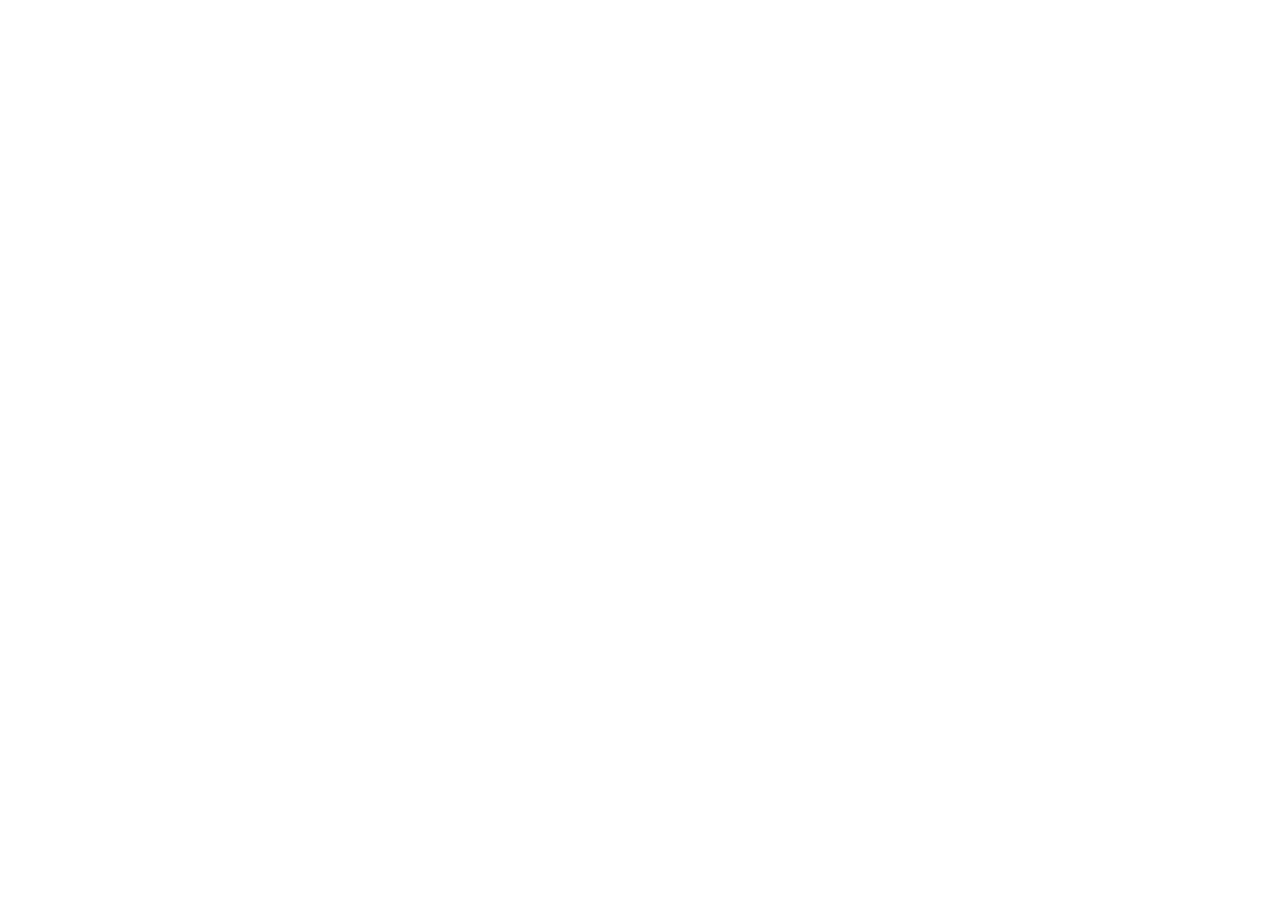
==== index.html @ 507591dc "redirect" ====
<!doctype html>
<html lang="de">
<head>
<meta charset="utf-8">
<title>Weiterleitung – philipadam.de</title>
<link rel="canonical" href="https://vc.philipadam.de">
<meta http-equiv="refresh" content="0;url=https://vc.philipadam.de">
</head>
<body>
<p>Weiterleitung zu <a href="https://vc.philipadam.de">vc.philipadam.de</a> …</p>
</body>
</html>
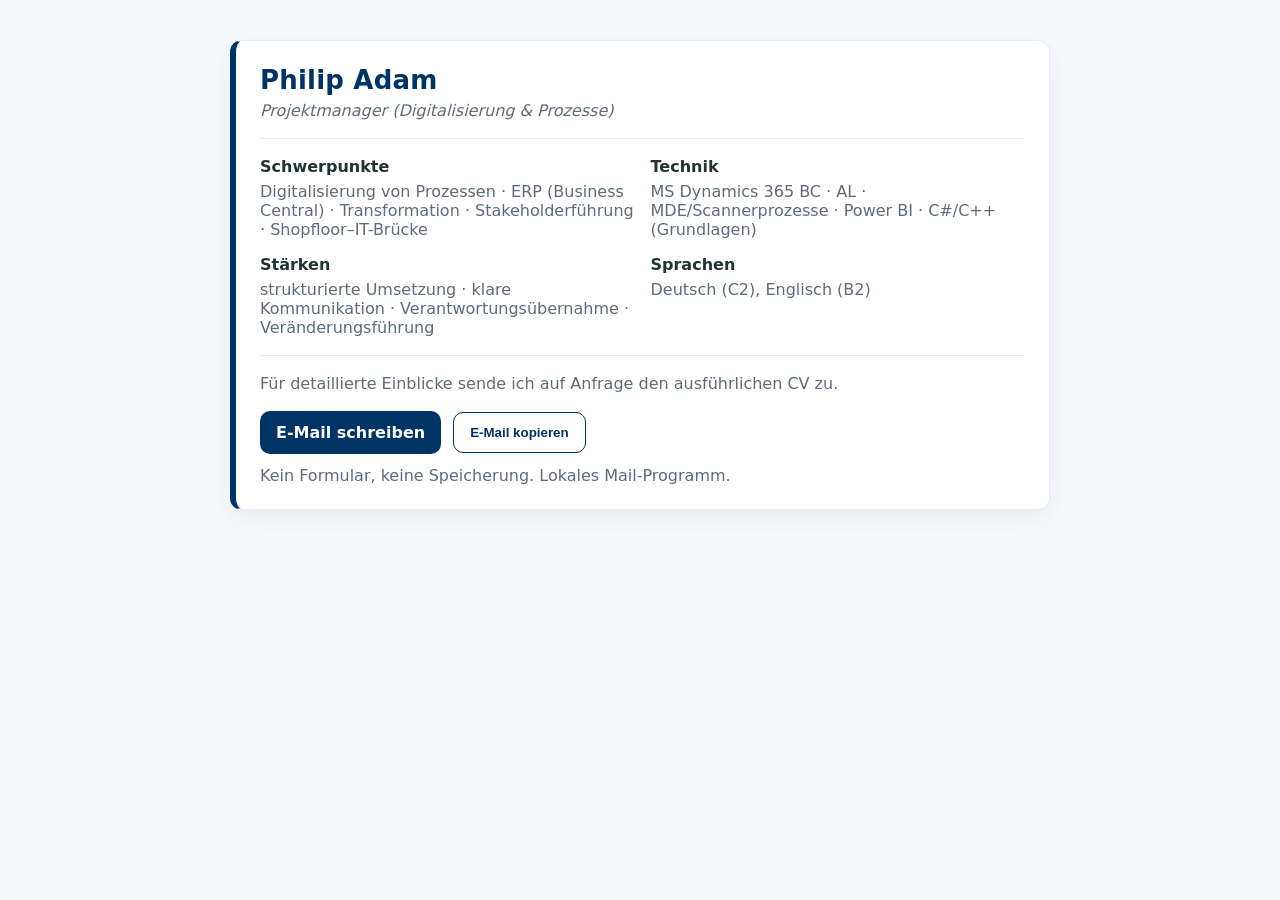
==== commit a76d7fcf: "bug testen" ====
--- a/index.html
+++ b/index.html
@@ -2,11 +2,125 @@
 <html lang="de">
 <head>
 <meta charset="utf-8">
-<title>Weiterleitung – philipadam.de</title>
-<link rel="canonical" href="https://vc.philipadam.de">
-<meta http-equiv="refresh" content="0;url=https://vc.philipadam.de">
+<meta name="viewport" content="width=device-width,initial-scale=1">
+<title>Philip Adam · Projektmanager (Digitalisierung & Prozesse)</title>
+
+<!-- Sicherheit (statisch, ohne externe Abhängigkeiten) -->
+<meta http-equiv="Content-Security-Policy" content="default-src 'self'; style-src 'self' 'unsafe-inline'; img-src 'self' data:; script-src 'self' 'unsafe-inline'; object-src 'none'; base-uri 'self'; form-action 'self' mailto:;">
+<meta name="referrer" content="no-referrer">
+<meta name="robots" content="index,follow">
+
+<style>
+  :root{
+    --brand:#003366; --muted:#5f6b7a; --bg:#f6f8fb; --card:#fff;
+    --ink:#111; --border:#e6ebf0; --shadow:0 8px 26px rgba(0,0,0,.06);
+  }
+  html,body{ margin:0; padding:0; background:var(--bg); color:var(--ink);
+    font-family:"Segoe UI",system-ui,-apple-system,Arial,sans-serif; }
+  .wrap{ max-width:820px; margin:40px auto; padding:0 18px; animation:fade .25s ease-out; }
+  .card{ background:var(--card); border:1px solid var(--border); border-left:6px solid var(--brand);
+    border-radius:12px; padding:24px; box-shadow:var(--shadow); }
+  h1{ margin:0 0 6px; color:var(--brand); font-size:26px; font-weight:800; letter-spacing:.2px; }
+  .role{ margin:.5px 0 14px; color:var(--muted); font-style:italic; }
+  .hr{ height:1px; background:var(--border); margin:18px 0; }
+  .grid{ display:grid; grid-template-columns: repeat(auto-fit,minmax(260px,1fr)); gap:16px; }
+  .label{ font-weight:700; color:#233; margin-bottom:6px; display:block; }
+  .muted{ color:var(--muted); }
+  .actions{ margin-top:18px; display:flex; gap:12px; flex-wrap:wrap; align-items:center; }
+  .btn{ background:var(--brand); color:#fff; border:none; padding:12px 16px; border-radius:10px;
+    font-weight:700; text-decoration:none; display:inline-block; cursor:pointer; }
+  .btn.secondary{ background:transparent; color:var(--brand); border:1px solid var(--brand); }
+  .btn:focus{ outline:2px solid #99b; outline-offset:2px; }
+  @keyframes fade{ from{opacity:0; transform:translateY(4px)} to{opacity:1; transform:none} }
+</style>
 </head>
 <body>
-<p>Weiterleitung zu <a href="https://vc.philipadam.de">vc.philipadam.de</a> …</p>
+  <div class="wrap">
+    <div class="card" role="main" aria-labelledby="title">
+      <h1 id="title">Philip Adam</h1>
+      <div class="role">Projektmanager (Digitalisierung & Prozesse)</div>
+
+      <div class="hr"></div>
+
+      <div class="grid">
+        <section>
+          <span class="label">Schwerpunkte</span>
+          <div class="muted">
+            Digitalisierung von Prozessen · ERP (Business Central) · Transformation · Stakeholderführung · Shopfloor–IT-Brücke
+          </div>
+        </section>
+        <section>
+          <span class="label">Technik</span>
+          <div class="muted">
+            MS Dynamics 365 BC · AL · MDE/Scannerprozesse · Power BI · C#/C++ (Grundlagen)
+          </div>
+        </section>
+        <section>
+          <span class="label">Stärken</span>
+          <div class="muted">
+            strukturierte Umsetzung · klare Kommunikation · Verantwortungsübernahme · Veränderungsführung
+          </div>
+        </section>
+        <section>
+          <span class="label">Sprachen</span>
+          <div class="muted">
+            Deutsch (C2), Englisch (B2)
+          </div>
+        </section>
+      </div>
+
+      <div class="hr"></div>
+
+      <div class="muted">
+        Für detaillierte Einblicke sende ich auf Anfrage den ausführlichen CV zu.
+      </div>
+
+      <div class="actions">
+        <a id="mailBtn" class="btn" href="#" rel="noopener">E-Mail schreiben</a>
+        <button id="copyBtn" class="btn secondary" type="button">E-Mail kopieren</button>
+        <span class="muted">Kein Formular, keine Speicherung. Lokales Mail-Programm.</span>
+      </div>
+    </div>
+  </div>
+
+<script>
+(function(){
+  const emailCodes = [97,100,97,109,46,99,97,114,100,46,115,101,114,118,105,99,101,64,112,114,111,116,111,110,109,97,105,108,46,99,111,109];
+  const target = emailCodes.map(c => String.fromCharCode(c)).join('');
+  const subject = encodeURIComponent('Kontakt – Philip Adam');
+  const body = encodeURIComponent([
+    'Hallo Philip,',
+    '',
+    '(Optional) Kurz der Anlass: ',
+    '',
+    'Viele Grüße'
+  ].join('\n'));
+  const mailto = `mailto:${encodeURIComponent(target)}?subject=${subject}&body=${body}`;
+
+  const mailBtn = document.getElementById('mailBtn');
+  const copyBtn = document.getElementById('copyBtn');
+
+  mailBtn.addEventListener('click', function(){
+    this.setAttribute('href', mailto);
+    try { window.location.href = mailto; } catch(_) {}
+  }, { once:true });
+
+  copyBtn.addEventListener('click', async () => {
+    try {
+      await navigator.clipboard.writeText(target);
+      copyBtn.textContent = '✓ Kopiert';
+      setTimeout(()=>copyBtn.textContent='E-Mail kopieren',1500);
+    } catch {
+      const ta = document.createElement('textarea');
+      ta.value = target; document.body.appendChild(ta);
+      ta.select(); document.execCommand('copy');
+      document.body.removeChild(ta);
+      copyBtn.textContent = '✓ Kopiert';
+      setTimeout(()=>copyBtn.textContent='E-Mail kopieren',1500);
+    }
+  });
+
+})();
+</script>
 </body>
 </html>
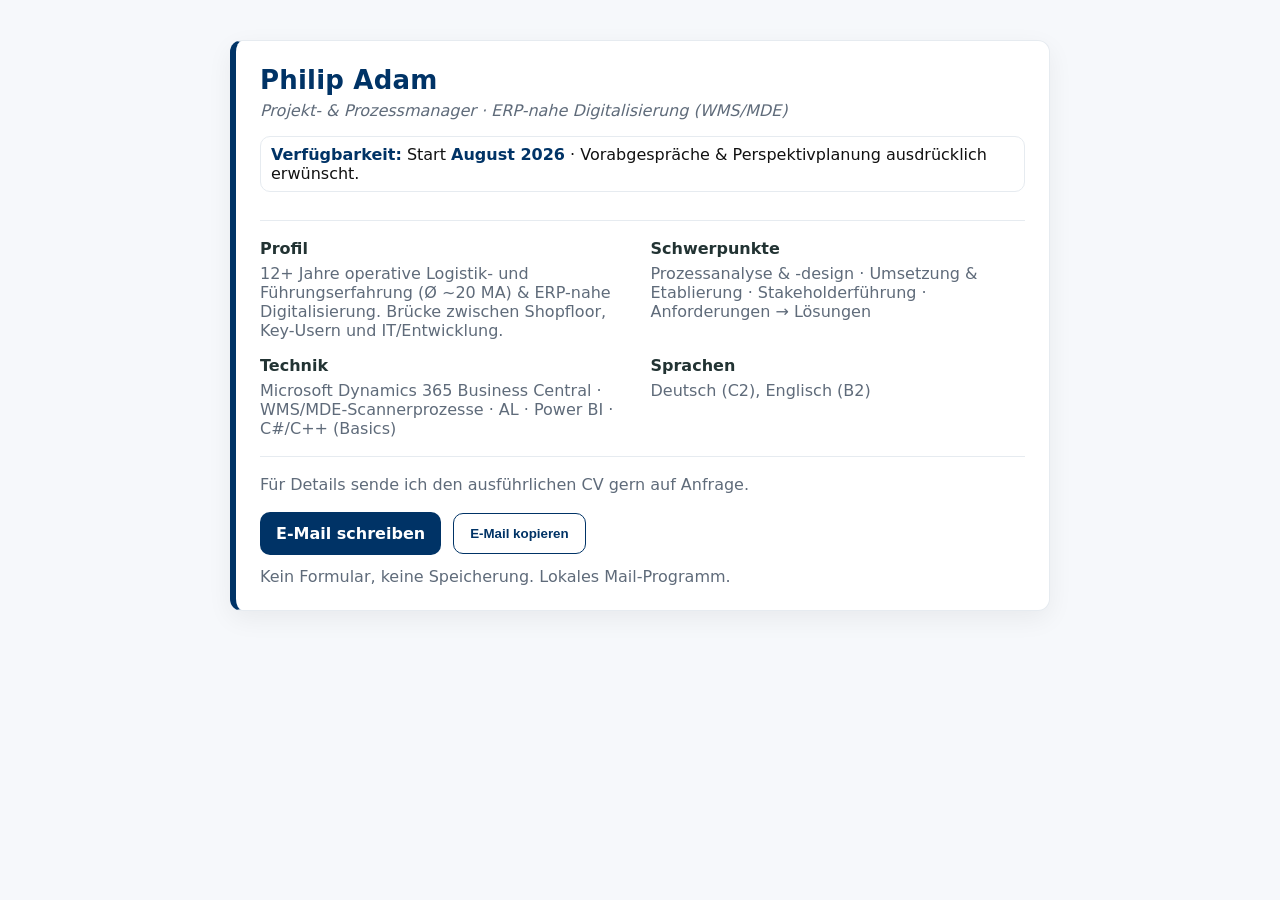
==== commit 52d181f0: "#neue page + Verfügbarkeit" ====
--- a/index.html
+++ b/index.html
@@ -3,7 +3,7 @@
 <head>
 <meta charset="utf-8">
 <meta name="viewport" content="width=device-width,initial-scale=1">
-<title>Philip Adam · Projektmanager (Digitalisierung & Prozesse)</title>
+<title>Philip Adam · Projekt- & Prozessmanager (ERP/WMS)</title>
 
 <!-- Sicherheit (statisch, ohne externe Abhängigkeiten) -->
 <meta http-equiv="Content-Security-Policy" content="default-src 'self'; style-src 'self' 'unsafe-inline'; img-src 'self' data:; script-src 'self' 'unsafe-inline'; object-src 'none'; base-uri 'self'; form-action 'self' mailto:;">
@@ -21,7 +21,12 @@
   .card{ background:var(--card); border:1px solid var(--border); border-left:6px solid var(--brand);
     border-radius:12px; padding:24px; box-shadow:var(--shadow); }
   h1{ margin:0 0 6px; color:var(--brand); font-size:26px; font-weight:800; letter-spacing:.2px; }
-  .role{ margin:.5px 0 14px; color:var(--muted); font-style:italic; }
+  .role{ margin:.5px 0 10px; color:var(--muted); font-style:italic; }
+  .availability{
+    display:inline-block; margin:6px 0 10px; padding:8px 10px; border-radius:10px;
+    border:1px solid var(--border); background:#fff;
+  }
+  .availability b{ color:var(--brand); }
   .hr{ height:1px; background:var(--border); margin:18px 0; }
   .grid{ display:grid; grid-template-columns: repeat(auto-fit,minmax(260px,1fr)); gap:16px; }
   .label{ font-weight:700; color:#233; margin-bottom:6px; display:block; }
@@ -38,29 +43,37 @@
   <div class="wrap">
     <div class="card" role="main" aria-labelledby="title">
       <h1 id="title">Philip Adam</h1>
-      <div class="role">Projektmanager (Digitalisierung & Prozesse)</div>
+      <div class="role">Projekt- &amp; Prozessmanager · ERP-nahe Digitalisierung (WMS/MDE)</div>
+
+      <div class="availability" aria-label="Verfügbarkeit">
+        <b>Verfügbarkeit:</b> Start <b>August 2026</b> · Vorabgespräche &amp; Perspektivplanung ausdrücklich erwünscht.
+      </div>
 
       <div class="hr"></div>
 
       <div class="grid">
         <section>
+          <span class="label">Profil</span>
+          <div class="muted">
+            12+ Jahre operative Logistik- und Führungserfahrung (Ø ~20 MA) &amp; ERP-nahe Digitalisierung.
+            Brücke zwischen Shopfloor, Key-Usern und IT/Entwicklung.
+          </div>
+        </section>
+
+        <section>
           <span class="label">Schwerpunkte</span>
           <div class="muted">
-            Digitalisierung von Prozessen · ERP (Business Central) · Transformation · Stakeholderführung · Shopfloor–IT-Brücke
+            Prozessanalyse &amp; -design · Umsetzung &amp; Etablierung · Stakeholderführung · Anforderungen → Lösungen
           </div>
         </section>
+
         <section>
           <span class="label">Technik</span>
           <div class="muted">
-            MS Dynamics 365 BC · AL · MDE/Scannerprozesse · Power BI · C#/C++ (Grundlagen)
+            Microsoft Dynamics 365 Business Central · WMS/MDE-Scannerprozesse · AL · Power BI · C#/C++ (Basics)
           </div>
         </section>
-        <section>
-          <span class="label">Stärken</span>
-          <div class="muted">
-            strukturierte Umsetzung · klare Kommunikation · Verantwortungsübernahme · Veränderungsführung
-          </div>
-        </section>
+
         <section>
           <span class="label">Sprachen</span>
           <div class="muted">
@@ -72,7 +85,7 @@
       <div class="hr"></div>
 
       <div class="muted">
-        Für detaillierte Einblicke sende ich auf Anfrage den ausführlichen CV zu.
+        Für Details sende ich den ausführlichen CV gern auf Anfrage.
       </div>
 
       <div class="actions">
@@ -85,13 +98,16 @@
 
 <script>
 (function(){
-  const emailCodes = [97,100,97,109,46,99,97,114,100,46,115,101,114,118,105,99,101,64,112,114,111,116,111,110,109,97,105,108,46,99,111,109];
+  const emailCodes = [109,97,105,108,64,112,104,105,108,105,112,97,100,97,109,46,100,101];
+
   const target = emailCodes.map(c => String.fromCharCode(c)).join('');
   const subject = encodeURIComponent('Kontakt – Philip Adam');
   const body = encodeURIComponent([
     'Hallo Philip,',
     '',
-    '(Optional) Kurz der Anlass: ',
+    'ich interessiere mich für ein kurzes Vorabgespräch (Start ab August 2026).',
+    '',
+    'Anlass / Kontext:',
     '',
     'Viele Grüße'
   ].join('\n'));
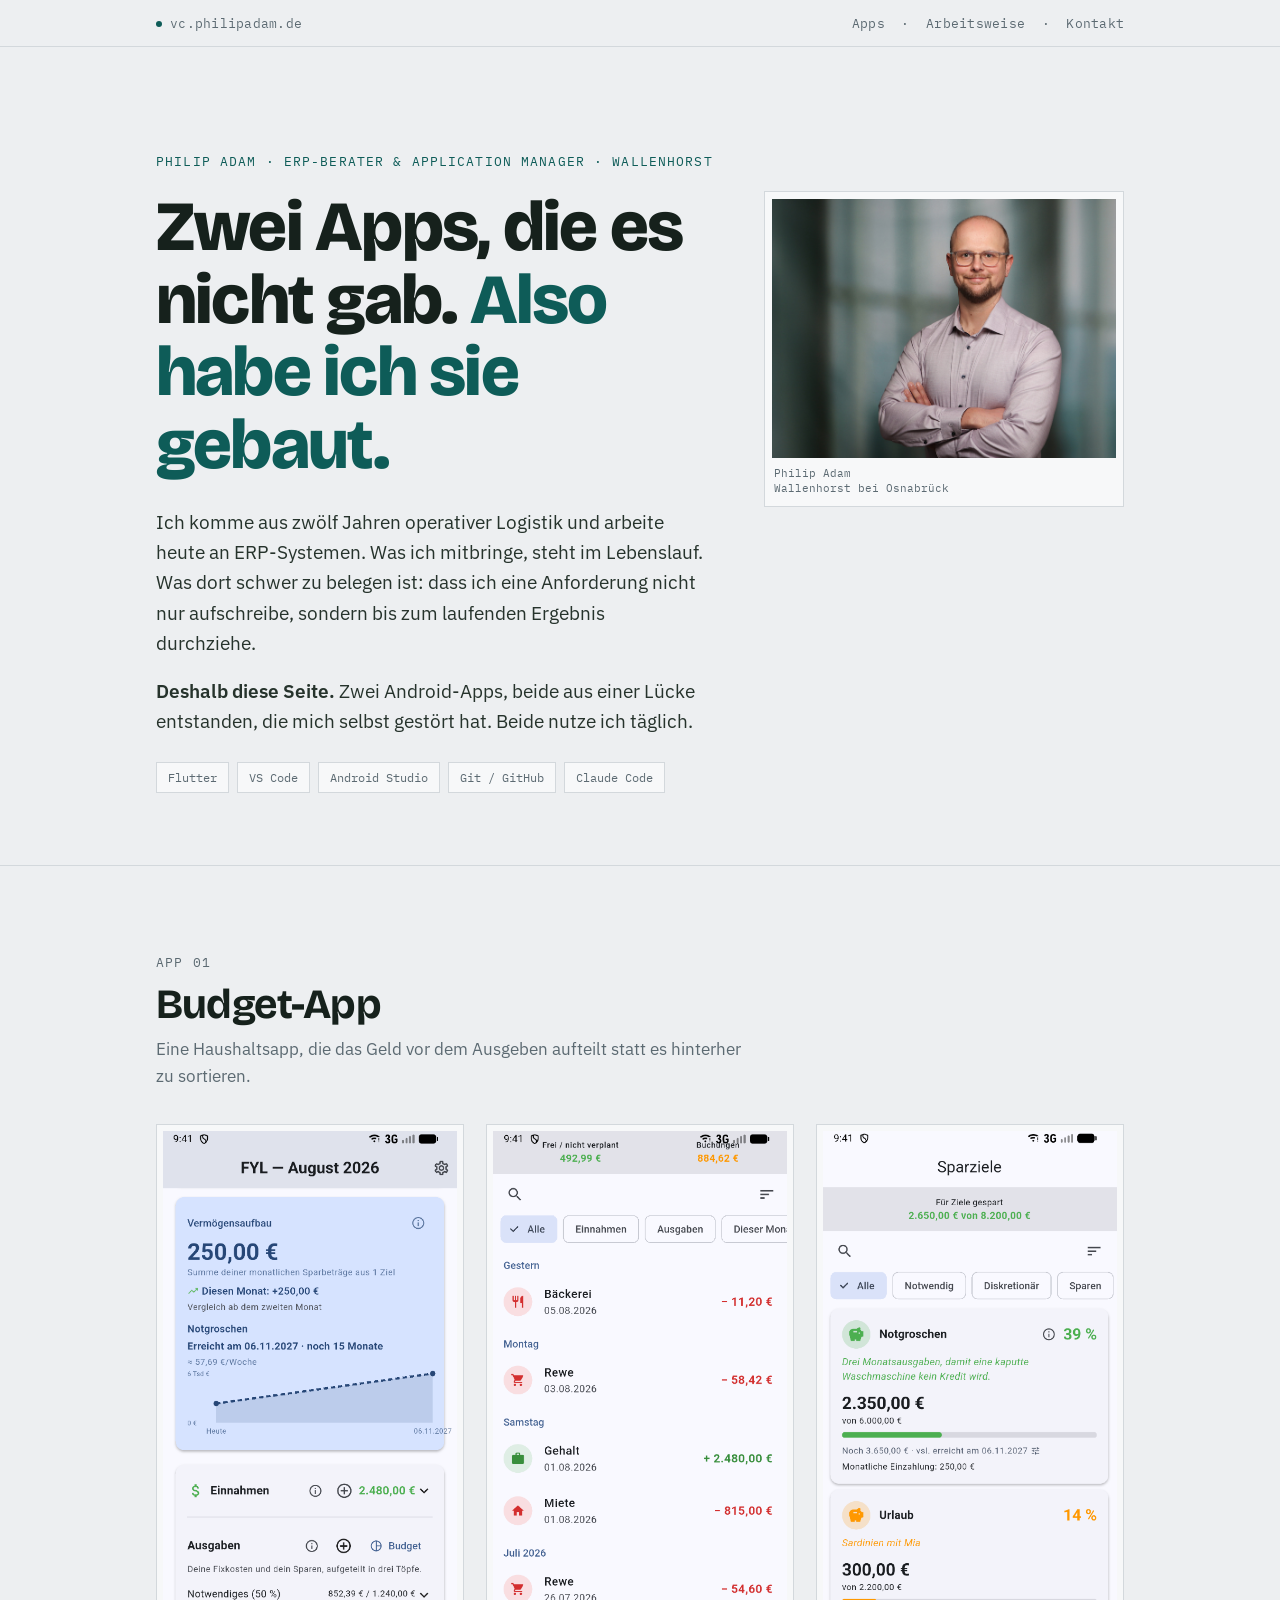
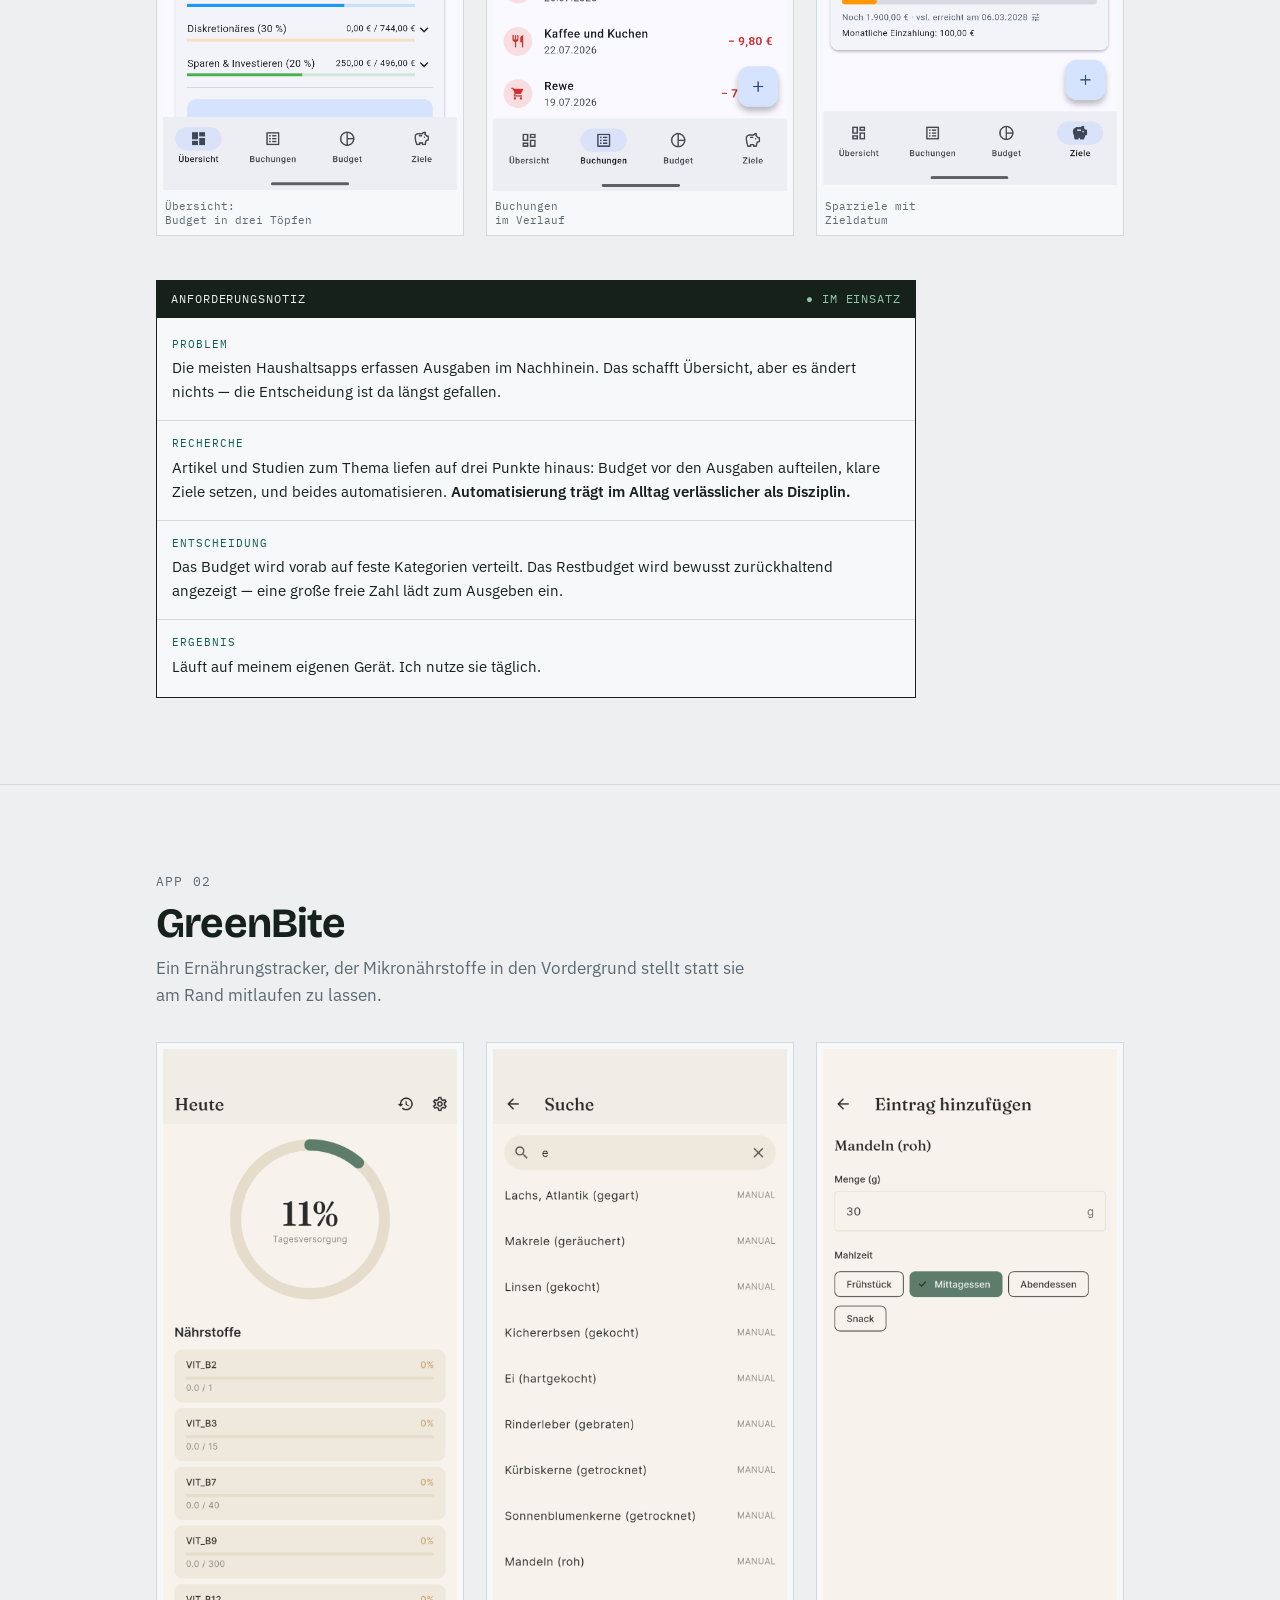
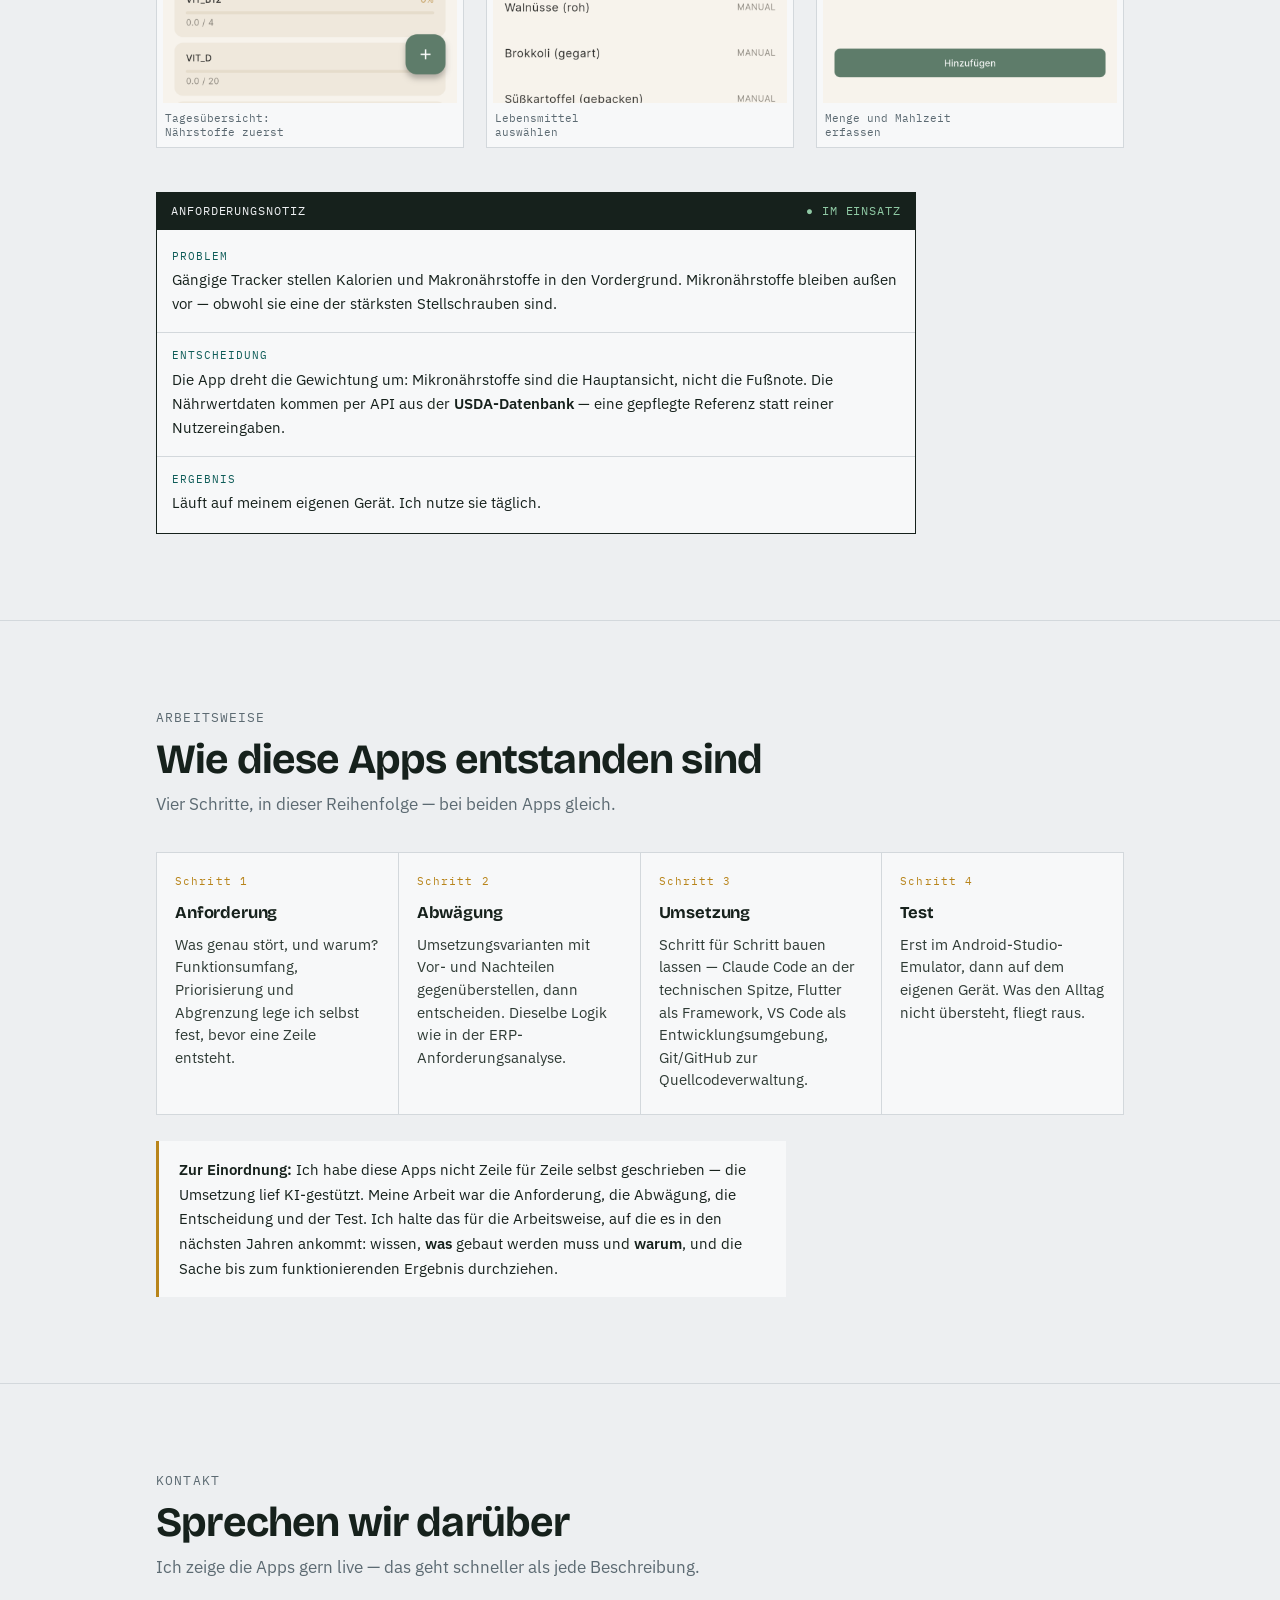
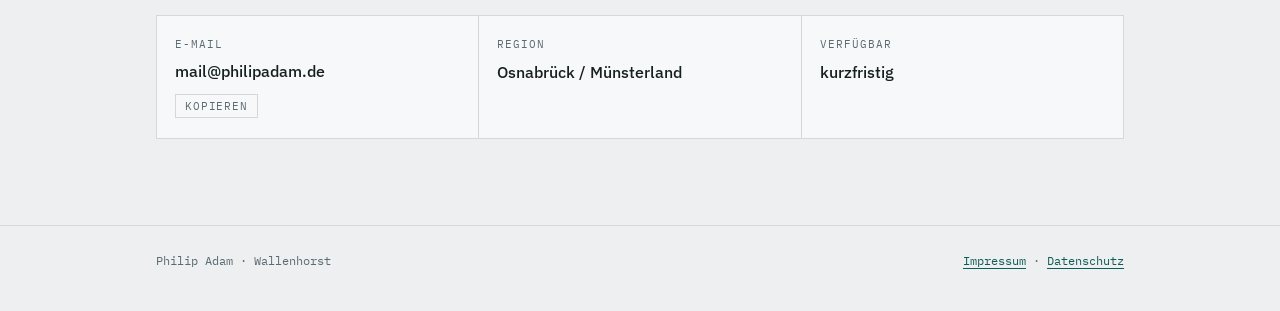
==== commit 098b54d8: "Screenshots erweitern, Rechtstexte ergaenzen, Google Fonts lokal einbinden - drei Screenshots je App" ====
--- a/index.html
+++ b/index.html
@@ -1,142 +1,249 @@
-<!doctype html>
+<!DOCTYPE html>
 <html lang="de">
 <head>
 <meta charset="utf-8">
-<meta name="viewport" content="width=device-width,initial-scale=1">
-<title>Philip Adam · Projekt- & Prozessmanager (ERP/WMS)</title>
-
-<!-- Sicherheit (statisch, ohne externe Abhängigkeiten) -->
-<meta http-equiv="Content-Security-Policy" content="default-src 'self'; style-src 'self' 'unsafe-inline'; img-src 'self' data:; script-src 'self' 'unsafe-inline'; object-src 'none'; base-uri 'self'; form-action 'self' mailto:;">
-<meta name="referrer" content="no-referrer">
-<meta name="robots" content="index,follow">
-
-<style>
-  :root{
-    --brand:#003366; --muted:#5f6b7a; --bg:#f6f8fb; --card:#fff;
-    --ink:#111; --border:#e6ebf0; --shadow:0 8px 26px rgba(0,0,0,.06);
-  }
-  html,body{ margin:0; padding:0; background:var(--bg); color:var(--ink);
-    font-family:"Segoe UI",system-ui,-apple-system,Arial,sans-serif; }
-  .wrap{ max-width:820px; margin:40px auto; padding:0 18px; animation:fade .25s ease-out; }
-  .card{ background:var(--card); border:1px solid var(--border); border-left:6px solid var(--brand);
-    border-radius:12px; padding:24px; box-shadow:var(--shadow); }
-  h1{ margin:0 0 6px; color:var(--brand); font-size:26px; font-weight:800; letter-spacing:.2px; }
-  .role{ margin:.5px 0 10px; color:var(--muted); font-style:italic; }
-  .availability{
-    display:inline-block; margin:6px 0 10px; padding:8px 10px; border-radius:10px;
-    border:1px solid var(--border); background:#fff;
-  }
-  .availability b{ color:var(--brand); }
-  .hr{ height:1px; background:var(--border); margin:18px 0; }
-  .grid{ display:grid; grid-template-columns: repeat(auto-fit,minmax(260px,1fr)); gap:16px; }
-  .label{ font-weight:700; color:#233; margin-bottom:6px; display:block; }
-  .muted{ color:var(--muted); }
-  .actions{ margin-top:18px; display:flex; gap:12px; flex-wrap:wrap; align-items:center; }
-  .btn{ background:var(--brand); color:#fff; border:none; padding:12px 16px; border-radius:10px;
-    font-weight:700; text-decoration:none; display:inline-block; cursor:pointer; }
-  .btn.secondary{ background:transparent; color:var(--brand); border:1px solid var(--brand); }
-  .btn:focus{ outline:2px solid #99b; outline-offset:2px; }
-  @keyframes fade{ from{opacity:0; transform:translateY(4px)} to{opacity:1; transform:none} }
-</style>
+<meta name="viewport" content="width=device-width, initial-scale=1">
+<title>Philip Adam — zwei Apps, die ich gebaut habe</title>
+<meta name="description" content="ERP-Berater und Application Manager aus Wallenhorst. Zwei selbst gebaute Android-Apps: von der Anforderung bis zur täglich genutzten Version.">
+<meta name="robots" content="index, follow">
+
+<link rel="canonical" href="https://vc.philipadam.de/">
+
+<meta property="og:type" content="website">
+<meta property="og:url" content="https://vc.philipadam.de/">
+<meta property="og:locale" content="de_DE">
+<meta property="og:title" content="Philip Adam — zwei Apps, die ich gebaut habe">
+<meta property="og:description" content="Von der Anforderung bis zur täglich genutzten Version. Eine Budget-App und GreenBite.">
+<meta property="og:image" content="https://vc.philipadam.de/og-image.png">
+<meta property="og:image:width" content="1200">
+<meta property="og:image:height" content="630">
+<meta property="og:image:alt" content="Philip Adam, ERP-Berater und Application Manager aus Wallenhorst — zwei Apps, die es nicht gab.">
+<meta name="twitter:card" content="summary_large_image">
+
+<link rel="preload" href="fonts/ibm-plex-sans-latin.woff2" as="font" type="font/woff2" crossorigin>
+<link rel="preload" href="fonts/bricolage-grotesque-latin.woff2" as="font" type="font/woff2" crossorigin>
+
+<link rel="stylesheet" href="style.css">
 </head>
 <body>
-  <div class="wrap">
-    <div class="card" role="main" aria-labelledby="title">
-      <h1 id="title">Philip Adam</h1>
-      <div class="role">Projekt- &amp; Prozessmanager · ERP-nahe Digitalisierung (WMS/MDE)</div>
-
-      <div class="availability" aria-label="Verfügbarkeit">
-        <b>Verfügbarkeit:</b> Start <b>August 2026</b> · Vorabgespräche &amp; Perspektivplanung ausdrücklich erwünscht.
-      </div>
-
-      <div class="hr"></div>
-
-      <div class="grid">
-        <section>
-          <span class="label">Profil</span>
-          <div class="muted">
-            12+ Jahre operative Logistik- und Führungserfahrung (Ø ~20 MA) &amp; ERP-nahe Digitalisierung.
-            Brücke zwischen Shopfloor, Key-Usern und IT/Entwicklung.
-          </div>
-        </section>
-
-        <section>
-          <span class="label">Schwerpunkte</span>
-          <div class="muted">
-            Prozessanalyse &amp; -design · Umsetzung &amp; Etablierung · Stakeholderführung · Anforderungen → Lösungen
-          </div>
-        </section>
-
-        <section>
-          <span class="label">Technik</span>
-          <div class="muted">
-            Microsoft Dynamics 365 Business Central · WMS/MDE-Scannerprozesse · AL · Power BI · C#/C++ (Basics)
-          </div>
-        </section>
-
-        <section>
-          <span class="label">Sprachen</span>
-          <div class="muted">
-            Deutsch (C2), Englisch (B2)
-          </div>
-        </section>
-      </div>
-
-      <div class="hr"></div>
-
-      <div class="muted">
-        Für Details sende ich den ausführlichen CV gern auf Anfrage.
-      </div>
-
-      <div class="actions">
-        <a id="mailBtn" class="btn" href="#" rel="noopener">E-Mail schreiben</a>
-        <button id="copyBtn" class="btn secondary" type="button">E-Mail kopieren</button>
-        <span class="muted">Kein Formular, keine Speicherung. Lokales Mail-Programm.</span>
-      </div>
-    </div>
-  </div>
+
+<nav class="bar">
+  <div class="wrap">
+    <span><span class="dot"></span>vc.philipadam.de</span>
+    <span><a href="#apps">Apps</a> &nbsp;·&nbsp; <a href="#arbeitsweise">Arbeitsweise</a> &nbsp;·&nbsp; <a href="#kontakt">Kontakt</a></span>
+  </div>
+</nav>
+
+<header class="hero">
+  <div class="wrap">
+    <p class="eyebrow">Philip Adam · ERP-Berater &amp; Application Manager · Wallenhorst</p>
+    <div class="hero-grid">
+      <div>
+        <h1>Zwei Apps, die es nicht gab. <em>Also habe ich sie gebaut.</em></h1>
+        <p class="hero-lede">Ich komme aus zwölf Jahren operativer Logistik und arbeite heute an ERP-Systemen. Was ich mitbringe, steht im Lebenslauf. Was dort schwer zu belegen ist: dass ich eine Anforderung nicht nur aufschreibe, sondern bis zum laufenden Ergebnis durchziehe.</p>
+        <p class="hero-lede"><strong>Deshalb diese Seite.</strong> Zwei Android-Apps, beide aus einer Lücke entstanden, die mich selbst gestört hat. Beide nutze ich täglich.</p>
+        <div class="meta">
+          <span>Flutter</span><span>VS Code</span><span>Android Studio</span><span>Git / GitHub</span><span>Claude Code</span>
+        </div>
+      </div>
+      <figure class="portrait">
+        <img src="Adam_Foto_komprimiert.jpg" alt="Porträtfoto von Philip Adam" width="761" height="572">
+        <figcaption>Philip Adam<br>Wallenhorst bei Osnabrück</figcaption>
+      </figure>
+    </div>
+  </div>
+</header>
+
+<!-- ============ FINANZ-APP ============ -->
+<section class="sec" id="apps">
+  <div class="wrap">
+    <p class="sec-label">App 01</p>
+    <h2>Budget-App</h2>
+    <p class="sub">Eine Haushaltsapp, die das Geld vor dem Ausgeben aufteilt statt es hinterher zu sortieren.</p>
+
+    <div class="app">
+      <div class="shots three">
+        <figure class="shot">
+          <img src="finanzapppics/1dashboard_status.png" alt="Budget-App Übersicht mit Vermögensaufbau und den drei Budget-Töpfen" width="499" height="1119" loading="lazy" decoding="async">
+          <figcaption>Übersicht:<br>Budget in drei Töpfen</figcaption>
+        </figure>
+        <figure class="shot">
+          <img src="finanzapppics/2buchungen.png" alt="Budget-App Buchungsliste mit Einnahmen und Ausgaben nach Datum" width="498" height="1118" loading="lazy" decoding="async">
+          <figcaption>Buchungen<br>im Verlauf</figcaption>
+        </figure>
+        <figure class="shot">
+          <img src="finanzapppics/3sparziele.png" alt="Budget-App Sparziele mit Fortschritt und voraussichtlichem Zieldatum" width="503" height="1120" loading="lazy" decoding="async">
+          <figcaption>Sparziele mit<br>Zieldatum</figcaption>
+        </figure>
+      </div>
+
+      <div class="spec">
+        <div class="spec-head"><span>Anforderungsnotiz</span><span class="st">● im Einsatz</span></div>
+        <dl>
+          <dt>Problem</dt>
+          <dd>Die meisten Haushaltsapps erfassen Ausgaben im Nachhinein. Das schafft Übersicht, aber es ändert nichts — die Entscheidung ist da längst gefallen.</dd>
+
+          <dt>Recherche</dt>
+          <dd>Artikel und Studien zum Thema liefen auf drei Punkte hinaus: Budget vor den Ausgaben aufteilen, klare Ziele setzen, und beides automatisieren. <b>Automatisierung trägt im Alltag verlässlicher als Disziplin.</b></dd>
+
+          <dt>Entscheidung</dt>
+          <dd>Das Budget wird vorab auf feste Kategorien verteilt. Das Restbudget wird bewusst zurückhaltend angezeigt — eine große freie Zahl lädt zum Ausgeben ein.</dd>
+
+          <dt>Ergebnis</dt>
+          <dd>Läuft auf meinem eigenen Gerät. Ich nutze sie täglich.</dd>
+        </dl>
+      </div>
+    </div>
+  </div>
+</section>
+
+<!-- ============ GREENBITE ============ -->
+<section class="sec">
+  <div class="wrap">
+    <p class="sec-label">App 02</p>
+    <h2>GreenBite</h2>
+    <p class="sub">Ein Ernährungstracker, der Mikronährstoffe in den Vordergrund stellt statt sie am Rand mitlaufen zu lassen.</p>
+
+    <div class="app">
+      <div class="shots three">
+        <figure class="shot">
+          <img src="greenbitepics/1homescreencircle.png" alt="GreenBite Tagesübersicht mit Ring für die Tagesversorgung und Liste der Mikronährstoffe" width="864" height="1920" loading="lazy" decoding="async">
+          <figcaption>Tagesübersicht:<br>Nährstoffe zuerst</figcaption>
+        </figure>
+        <figure class="shot">
+          <img src="greenbitepics/2lebensmittelaussuchen.png" alt="GreenBite Suche nach Lebensmitteln in der Nährwertdatenbank" width="864" height="1920" loading="lazy" decoding="async">
+          <figcaption>Lebensmittel<br>auswählen</figcaption>
+        </figure>
+        <figure class="shot">
+          <img src="greenbitepics/3hinzufuegen.png" alt="GreenBite Eintrag hinzufügen mit Menge in Gramm und Auswahl der Mahlzeit" width="864" height="1920" loading="lazy" decoding="async">
+          <figcaption>Menge und Mahlzeit<br>erfassen</figcaption>
+        </figure>
+      </div>
+
+      <div class="spec">
+        <div class="spec-head"><span>Anforderungsnotiz</span><span class="st">● im Einsatz</span></div>
+        <dl>
+          <dt>Problem</dt>
+          <dd>Gängige Tracker stellen Kalorien und Makronährstoffe in den Vordergrund. Mikronährstoffe bleiben außen vor — obwohl sie eine der stärksten Stellschrauben sind.</dd>
+
+          <dt>Entscheidung</dt>
+          <dd>Die App dreht die Gewichtung um: Mikronährstoffe sind die Hauptansicht, nicht die Fußnote. Die Nährwertdaten kommen per API aus der <b>USDA-Datenbank</b> — eine gepflegte Referenz statt reiner Nutzereingaben.</dd>
+
+          <dt>Ergebnis</dt>
+          <dd>Läuft auf meinem eigenen Gerät. Ich nutze sie täglich.</dd>
+        </dl>
+      </div>
+    </div>
+  </div>
+</section>
+
+<!-- ============ ARBEITSWEISE ============ -->
+<section class="sec" id="arbeitsweise">
+  <div class="wrap">
+    <p class="sec-label">Arbeitsweise</p>
+    <h2>Wie diese Apps entstanden sind</h2>
+    <p class="sub">Vier Schritte, in dieser Reihenfolge — bei beiden Apps gleich.</p>
+
+    <div class="flow">
+      <div class="step">
+        <span class="n">Schritt 1</span>
+        <h3>Anforderung</h3>
+        <p>Was genau stört, und warum? Funktionsumfang, Priorisierung und Abgrenzung lege ich selbst fest, bevor eine Zeile entsteht.</p>
+      </div>
+      <div class="step">
+        <span class="n">Schritt 2</span>
+        <h3>Abwägung</h3>
+        <p>Umsetzungsvarianten mit Vor- und Nachteilen gegenüberstellen, dann entscheiden. Dieselbe Logik wie in der ERP-Anforderungsanalyse.</p>
+      </div>
+      <div class="step">
+        <span class="n">Schritt 3</span>
+        <h3>Umsetzung</h3>
+        <p>Schritt für Schritt bauen lassen — Claude Code an der technischen Spitze, Flutter als Framework, VS Code als Entwicklungsumgebung, Git/GitHub zur Quellcodeverwaltung.</p>
+      </div>
+      <div class="step">
+        <span class="n">Schritt 4</span>
+        <h3>Test</h3>
+        <p>Erst im Android-Studio-Emulator, dann auf dem eigenen Gerät. Was den Alltag nicht übersteht, fliegt raus.</p>
+      </div>
+    </div>
+
+    <div class="honest">
+      <b>Zur Einordnung:</b> Ich habe diese Apps nicht Zeile für Zeile selbst geschrieben — die Umsetzung lief KI-gestützt. Meine Arbeit war die Anforderung, die Abwägung, die Entscheidung und der Test. Ich halte das für die Arbeitsweise, auf die es in den nächsten Jahren ankommt: wissen, <b>was</b> gebaut werden muss und <b>warum</b>, und die Sache bis zum funktionierenden Ergebnis durchziehen.
+    </div>
+  </div>
+</section>
+
+<!-- ============ KONTAKT ============ -->
+<section class="sec" id="kontakt">
+  <div class="wrap">
+    <p class="sec-label">Kontakt</p>
+    <h2>Sprechen wir darüber</h2>
+    <p class="sub">Ich zeige die Apps gern live — das geht schneller als jede Beschreibung.</p>
+
+    <div class="contact-grid">
+      <div class="cc">
+        <span class="k">E-Mail</span>
+        <div class="cc-row">
+          <a href="mailto:mail@philipadam.de">mail@philipadam.de</a>
+          <button type="button" class="copy" data-copy="mail@philipadam.de" data-label="kopieren"
+                  aria-live="polite" aria-label="E-Mail-Adresse kopieren">kopieren</button>
+        </div>
+      </div>
+      <div class="cc">
+        <span class="k">Region</span>
+        <span class="v">Osnabrück / Münsterland</span>
+      </div>
+      <div class="cc">
+        <span class="k">Verfügbar</span>
+        <span class="v">kurzfristig</span>
+      </div>
+    </div>
+  </div>
+</section>
+
+<footer>
+  <div class="wrap">
+    <span>Philip Adam · Wallenhorst</span>
+    <span><a href="impressum.html">Impressum</a> · <a href="datenschutz.html">Datenschutz</a></span>
+  </div>
+</footer>
 
 <script>
-(function(){
-  const emailCodes = [109,97,105,108,64,112,104,105,108,105,112,97,100,97,109,46,100,101];
-
-  const target = emailCodes.map(c => String.fromCharCode(c)).join('');
-  const subject = encodeURIComponent('Kontakt – Philip Adam');
-  const body = encodeURIComponent([
-    'Hallo Philip,',
-    '',
-    'ich interessiere mich für ein kurzes Vorabgespräch (Start ab August 2026).',
-    '',
-    'Anlass / Kontext:',
-    '',
-    'Viele Grüße'
-  ].join('\n'));
-  const mailto = `mailto:${encodeURIComponent(target)}?subject=${subject}&body=${body}`;
-
-  const mailBtn = document.getElementById('mailBtn');
-  const copyBtn = document.getElementById('copyBtn');
-
-  mailBtn.addEventListener('click', function(){
-    this.setAttribute('href', mailto);
-    try { window.location.href = mailto; } catch(_) {}
-  }, { once:true });
-
-  copyBtn.addEventListener('click', async () => {
-    try {
-      await navigator.clipboard.writeText(target);
-      copyBtn.textContent = '✓ Kopiert';
-      setTimeout(()=>copyBtn.textContent='E-Mail kopieren',1500);
-    } catch {
-      const ta = document.createElement('textarea');
-      ta.value = target; document.body.appendChild(ta);
-      ta.select(); document.execCommand('copy');
+document.querySelectorAll('.copy').forEach(function (btn) {
+  var reset;
+  btn.addEventListener('click', function () {
+    var text = btn.dataset.copy;
+
+    function done() {
+      clearTimeout(reset);
+      btn.textContent = 'kopiert';
+      btn.classList.add('done');
+      reset = setTimeout(function () {
+        btn.textContent = btn.dataset.label;
+        btn.classList.remove('done');
+      }, 1800);
+    }
+
+    if (navigator.clipboard && window.isSecureContext) {
+      navigator.clipboard.writeText(text).then(done, fallback);
+    } else {
+      fallback();
+    }
+
+    /* file:// und ältere Browser können kein navigator.clipboard */
+    function fallback() {
+      var ta = document.createElement('textarea');
+      ta.value = text;
+      ta.setAttribute('readonly', '');
+      ta.style.cssText = 'position:absolute;left:-9999px;top:0';
+      document.body.appendChild(ta);
+      ta.select();
+      try { if (document.execCommand('copy')) done(); } catch (e) {}
       document.body.removeChild(ta);
-      copyBtn.textContent = '✓ Kopiert';
-      setTimeout(()=>copyBtn.textContent='E-Mail kopieren',1500);
     }
   });
-
-})();
+});
 </script>
+
 </body>
 </html>
--- a/style.css
+++ b/style.css
@@ -0,0 +1,243 @@
+/* ---------- Schriften lokal, kein Abruf bei Google (DSGVO) ----------
+   Bricolage Grotesque und IBM Plex stehen unter der SIL Open Font License 1.1,
+   Lizenztexte liegen in fonts/. Variable Fonts: eine Datei deckt alle Schnitte ab. */
+@font-face{
+  font-family:"Bricolage Grotesque";font-style:normal;font-weight:500 800;
+  font-stretch:100%;font-display:swap;
+  src:url(fonts/bricolage-grotesque-latin.woff2) format("woff2");
+  unicode-range:U+0000-00FF,U+0131,U+0152-0153,U+02BB-02BC,U+02C6,U+02DA,U+02DC,U+0304,U+0308,U+0329,U+2000-206F,U+20AC,U+2122,U+2191,U+2193,U+2212,U+2215,U+FEFF,U+FFFD;
+}
+@font-face{
+  font-family:"Bricolage Grotesque";font-style:normal;font-weight:500 800;
+  font-stretch:100%;font-display:swap;
+  src:url(fonts/bricolage-grotesque-latin-ext.woff2) format("woff2");
+  unicode-range:U+0100-02BA,U+02BD-02C5,U+02C7-02CC,U+02CE-02D7,U+02DD-02FF,U+0304,U+0308,U+0329,U+1D00-1DBF,U+1E00-1E9F,U+1EF2-1EFF,U+2020,U+20A0-20AB,U+20AD-20C0,U+2113,U+2C60-2C7F,U+A720-A7FF;
+}
+@font-face{
+  font-family:"IBM Plex Sans";font-style:normal;font-weight:400 600;
+  font-stretch:100%;font-display:swap;
+  src:url(fonts/ibm-plex-sans-latin.woff2) format("woff2");
+  unicode-range:U+0000-00FF,U+0131,U+0152-0153,U+02BB-02BC,U+02C6,U+02DA,U+02DC,U+0304,U+0308,U+0329,U+2000-206F,U+20AC,U+2122,U+2191,U+2193,U+2212,U+2215,U+FEFF,U+FFFD;
+}
+@font-face{
+  font-family:"IBM Plex Sans";font-style:normal;font-weight:400 600;
+  font-stretch:100%;font-display:swap;
+  src:url(fonts/ibm-plex-sans-latin-ext.woff2) format("woff2");
+  unicode-range:U+0100-02BA,U+02BD-02C5,U+02C7-02CC,U+02CE-02D7,U+02DD-02FF,U+0304,U+0308,U+0329,U+1D00-1DBF,U+1E00-1E9F,U+1EF2-1EFF,U+2020,U+20A0-20AB,U+20AD-20C0,U+2113,U+2C60-2C7F,U+A720-A7FF;
+}
+@font-face{
+  font-family:"IBM Plex Mono";font-style:normal;font-weight:400;font-display:swap;
+  src:url(fonts/ibm-plex-mono-400-latin.woff2) format("woff2");
+  unicode-range:U+0000-00FF,U+0131,U+0152-0153,U+02BB-02BC,U+02C6,U+02DA,U+02DC,U+0304,U+0308,U+0329,U+2000-206F,U+20AC,U+2122,U+2191,U+2193,U+2212,U+2215,U+FEFF,U+FFFD;
+}
+@font-face{
+  font-family:"IBM Plex Mono";font-style:normal;font-weight:400;font-display:swap;
+  src:url(fonts/ibm-plex-mono-400-latin-ext.woff2) format("woff2");
+  unicode-range:U+0100-02BA,U+02BD-02C5,U+02C7-02CC,U+02CE-02D7,U+02DD-02FF,U+0304,U+0308,U+0329,U+1D00-1DBF,U+1E00-1E9F,U+1EF2-1EFF,U+2020,U+20A0-20AB,U+20AD-20C0,U+2113,U+2C60-2C7F,U+A720-A7FF;
+}
+@font-face{
+  font-family:"IBM Plex Mono";font-style:normal;font-weight:500;font-display:swap;
+  src:url(fonts/ibm-plex-mono-500-latin.woff2) format("woff2");
+  unicode-range:U+0000-00FF,U+0131,U+0152-0153,U+02BB-02BC,U+02C6,U+02DA,U+02DC,U+0304,U+0308,U+0329,U+2000-206F,U+20AC,U+2122,U+2191,U+2193,U+2212,U+2215,U+FEFF,U+FFFD;
+}
+@font-face{
+  font-family:"IBM Plex Mono";font-style:normal;font-weight:500;font-display:swap;
+  src:url(fonts/ibm-plex-mono-500-latin-ext.woff2) format("woff2");
+  unicode-range:U+0100-02BA,U+02BD-02C5,U+02C7-02CC,U+02CE-02D7,U+02DD-02FF,U+0304,U+0308,U+0329,U+1D00-1DBF,U+1E00-1E9F,U+1EF2-1EFF,U+2020,U+20A0-20AB,U+20AD-20C0,U+2113,U+2C60-2C7F,U+A720-A7FF;
+}
+
+:root{
+  --ink:#16211C;
+  --paper:#EDEFF1;
+  --card:#F7F8F9;
+  --petrol:#0E5C58;
+  --amber:#B8841A;
+  --slate:#5C6A72;
+  --line:#D3D8DC;
+
+  --display:"Bricolage Grotesque","IBM Plex Sans",system-ui,sans-serif;
+  --body:"IBM Plex Sans",system-ui,sans-serif;
+  --mono:"IBM Plex Mono",ui-monospace,monospace;
+
+  --wrap:1080px;
+  --gut:clamp(20px,5vw,56px);
+}
+
+*{box-sizing:border-box}
+figure{margin:0}
+html{scroll-behavior:smooth}
+@media (prefers-reduced-motion:reduce){
+  html{scroll-behavior:auto}
+  *,*::before,*::after{animation-duration:.001ms!important;transition-duration:.001ms!important}
+}
+body{
+  margin:0;background:var(--paper);color:var(--ink);
+  font-family:var(--body);font-size:16.5px;line-height:1.62;
+  -webkit-font-smoothing:antialiased;
+}
+a{color:var(--petrol);text-decoration-thickness:1px;text-underline-offset:3px}
+a:focus-visible,button:focus-visible{outline:2.5px solid var(--amber);outline-offset:3px;border-radius:2px}
+img{max-width:100%;display:block}
+
+.wrap{max-width:var(--wrap);margin:0 auto;padding-inline:var(--gut)}
+
+/* ---------- top bar ---------- */
+.bar{
+  border-bottom:1px solid var(--line);
+  font-family:var(--mono);font-size:12.5px;letter-spacing:.02em;color:var(--slate);
+  position:sticky;top:0;background:rgba(237,239,241,.92);backdrop-filter:blur(8px);z-index:20;
+}
+.bar .wrap{display:flex;justify-content:space-between;align-items:center;gap:16px;height:46px}
+.bar a{color:var(--slate);text-decoration:none}
+.bar .dot + a{color:var(--ink)} /* Markenname auf Unterseiten: Link zurueck zur Startseite */
+.bar a:hover{color:var(--petrol)}
+.bar .dot{width:6px;height:6px;border-radius:50%;background:var(--petrol);display:inline-block;margin-right:8px;vertical-align:1px}
+
+/* ---------- hero ---------- */
+.hero{padding:clamp(48px,9vw,104px) 0 clamp(40px,6vw,72px)}
+.eyebrow{
+  font-family:var(--mono);font-size:12.5px;letter-spacing:.09em;text-transform:uppercase;
+  color:var(--petrol);margin:0 0 20px;
+}
+.hero h1{
+  font-family:var(--display);font-weight:800;
+  font-size:clamp(2.35rem,6.4vw,4.4rem);line-height:1.03;letter-spacing:-.025em;
+  margin:0 0 26px;max-width:16ch;
+}
+.hero h1 em{font-style:normal;color:var(--petrol)}
+.hero-grid{display:grid;grid-template-columns:minmax(0,1fr) clamp(240px,30vw,360px);gap:clamp(24px,5vw,56px);align-items:start}
+.hero-lede{font-size:clamp(1.02rem,1.9vw,1.16rem);max-width:56ch;margin:0 0 18px;color:#26332C}
+.hero-lede strong{font-weight:600}
+.portrait{border:1px solid var(--line);background:var(--card);padding:7px}
+.portrait img{width:100%;height:auto;filter:saturate(.94)}
+.portrait figcaption{
+  font-family:var(--mono);font-size:11px;color:var(--slate);
+  padding:8px 2px 2px;line-height:1.4;
+}
+@media(max-width:720px){
+  .hero-grid{grid-template-columns:1fr}
+  .portrait{max-width:340px}
+}
+
+.meta{
+  display:flex;flex-wrap:wrap;gap:8px;margin-top:26px;
+  font-family:var(--mono);font-size:12px;
+}
+.meta span{
+  border:1px solid var(--line);background:var(--card);
+  padding:5px 11px;color:var(--slate);
+}
+
+/* ---------- section frame ---------- */
+.sec{border-top:1px solid var(--line);padding:clamp(48px,7vw,86px) 0}
+.sec[id]{scroll-margin-top:56px} /* sonst verdeckt die sticky Leiste die Überschrift */
+.sec.first{border-top:none} /* erste Sektion einer Unterseite: die Leiste hat schon eine Linie */
+.sec-label{
+  font-family:var(--mono);font-size:12.5px;letter-spacing:.09em;text-transform:uppercase;
+  color:var(--slate);margin:0 0 10px;
+}
+.sec h2{
+  font-family:var(--display);font-weight:700;
+  font-size:clamp(1.72rem,3.9vw,2.6rem);line-height:1.1;letter-spacing:-.02em;margin:0 0 8px;
+}
+.sec .sub{color:var(--slate);margin:0 0 34px;max-width:60ch}
+
+/* ---------- app block ---------- */
+.app{display:grid;gap:clamp(28px,4vw,44px);align-items:start}
+
+/* the signature element: requirement note */
+.spec{border:1.5px solid var(--ink);background:var(--card);max-width:760px}
+.spec-head{
+  display:flex;justify-content:space-between;align-items:center;gap:12px;
+  background:var(--ink);color:#EDEFF1;padding:9px 14px;
+  font-family:var(--mono);font-size:11.5px;letter-spacing:.08em;text-transform:uppercase;
+}
+.spec-head .st{color:#8FC9A4}
+.spec dl{margin:0;padding:4px 0}
+.spec dt{
+  font-family:var(--mono);font-size:11px;letter-spacing:.09em;text-transform:uppercase;
+  color:var(--petrol);padding:14px 15px 0;
+}
+.spec dd{margin:0;padding:3px 15px 14px;font-size:15.3px;line-height:1.56}
+.spec dd + dt{border-top:1px solid var(--line);margin-top:2px}
+.spec dd b{font-weight:600}
+
+/* screenshots */
+.shots{display:grid;grid-template-columns:repeat(auto-fit,minmax(0,1fr));gap:12px}
+.shots.three{grid-template-columns:repeat(3,minmax(0,1fr));gap:clamp(12px,2vw,22px);align-items:stretch}
+.shot{border:1px solid var(--line);background:var(--card);padding:6px;display:flex;flex-direction:column}
+/* volle Höhe, kein Beschnitt, kein Zoom �?" das Seitenverhältnis kommt aus width/height am <img> */
+.shot img{width:100%;height:auto;background:#E2E6E9}
+.shot figcaption{font-family:var(--mono);font-size:10.5px;color:var(--slate);padding:8px 2px 2px;line-height:1.35;margin-top:auto}
+
+/* auf schmalen Screens: waagerechter Streifen statt drei Splitter */
+@media(max-width:640px){
+  .shots.three{
+    display:flex;max-width:none;gap:10px;
+    overflow-x:auto;scroll-snap-type:x mandatory;
+    padding-bottom:10px;-webkit-overflow-scrolling:touch;
+  }
+  .shots.three .shot{flex:0 0 64%;scroll-snap-align:start}
+}
+
+/* ---------- workflow ---------- */
+.flow{display:grid;grid-template-columns:repeat(4,1fr);gap:1px;background:var(--line);border:1px solid var(--line)}
+@media(max-width:820px){.flow{grid-template-columns:1fr 1fr}}
+@media(max-width:460px){.flow{grid-template-columns:1fr}}
+.step{background:var(--card);padding:20px 18px 22px}
+.step .n{
+  font-family:var(--mono);font-size:11px;letter-spacing:.1em;color:var(--amber);
+  display:block;margin-bottom:9px;
+}
+.step h3{font-family:var(--display);font-weight:700;font-size:1.04rem;margin:0 0 7px;letter-spacing:-.01em}
+.step p{margin:0;font-size:14.6px;color:#2F3B35;line-height:1.55}
+
+.honest{
+  margin-top:26px;border-left:3px solid var(--amber);background:var(--card);
+  padding:16px 20px;font-size:15.3px;max-width:70ch;
+}
+.honest b{font-weight:600}
+
+/* ---------- contact ---------- */
+.contact-grid{display:grid;grid-template-columns:repeat(auto-fit,minmax(200px,1fr));gap:1px;background:var(--line);border:1px solid var(--line)}
+.cc{background:var(--card);padding:20px 18px}
+.cc .k{font-family:var(--mono);font-size:11px;letter-spacing:.09em;text-transform:uppercase;color:var(--slate);display:block;margin-bottom:6px}
+.cc a,.cc span.v{font-size:15.6px;font-weight:500;color:var(--ink);text-decoration:none;word-break:break-word}
+.cc a:hover{color:var(--petrol);text-decoration:underline}
+/* Button immer unter dem Wert �?" nicht je nach Textlänge mal daneben, mal darunter */
+.cc-row{display:flex;flex-direction:column;align-items:flex-start;gap:9px}
+
+.copy{
+  font-family:var(--mono);font-size:10.5px;letter-spacing:.08em;text-transform:uppercase;
+  background:transparent;border:1px solid var(--line);color:var(--slate);
+  padding:5px 9px;line-height:1.2;cursor:pointer;white-space:nowrap;
+  transition:border-color .15s ease,color .15s ease,background .15s ease;
+}
+.copy:hover{border-color:var(--petrol);color:var(--petrol)}
+.copy.done{border-color:var(--petrol);color:var(--petrol);background:rgba(14,92,88,.08)}
+
+/* ---------- Impressum / Datenschutz ---------- */
+.legal{max-width:74ch;font-size:15.2px}
+.legal h3{
+  font-family:var(--mono);font-size:11.5px;letter-spacing:.09em;text-transform:uppercase;
+  color:var(--petrol);margin:30px 0 8px;font-weight:500;
+}
+.legal h3:first-of-type{margin-top:0}
+.legal p{margin:0 0 12px;line-height:1.6}
+.legal ul{margin:0 0 12px;padding-left:19px}
+.legal li{margin-bottom:5px;line-height:1.55}
+.legal address{font-style:normal;line-height:1.7}
+.legal .stand{
+  margin-top:32px;padding-top:14px;border-top:1px solid var(--line);
+  font-family:var(--mono);font-size:11.5px;color:var(--slate);
+}
+.legal .box{border-left:3px solid var(--petrol);background:var(--card);padding:14px 18px;margin:0 0 18px}
+.back{
+  display:inline-block;margin-top:34px;font-family:var(--mono);font-size:12.5px;
+  letter-spacing:.04em;color:var(--slate);text-decoration:none;
+  border-bottom:1px solid var(--line);padding-bottom:3px;
+}
+.back:hover{color:var(--petrol);border-color:var(--petrol)}
+
+footer{border-top:1px solid var(--line);padding:26px 0 40px;font-family:var(--mono);font-size:11.5px;color:var(--slate)}
+footer .wrap{display:flex;justify-content:space-between;flex-wrap:wrap;gap:10px}
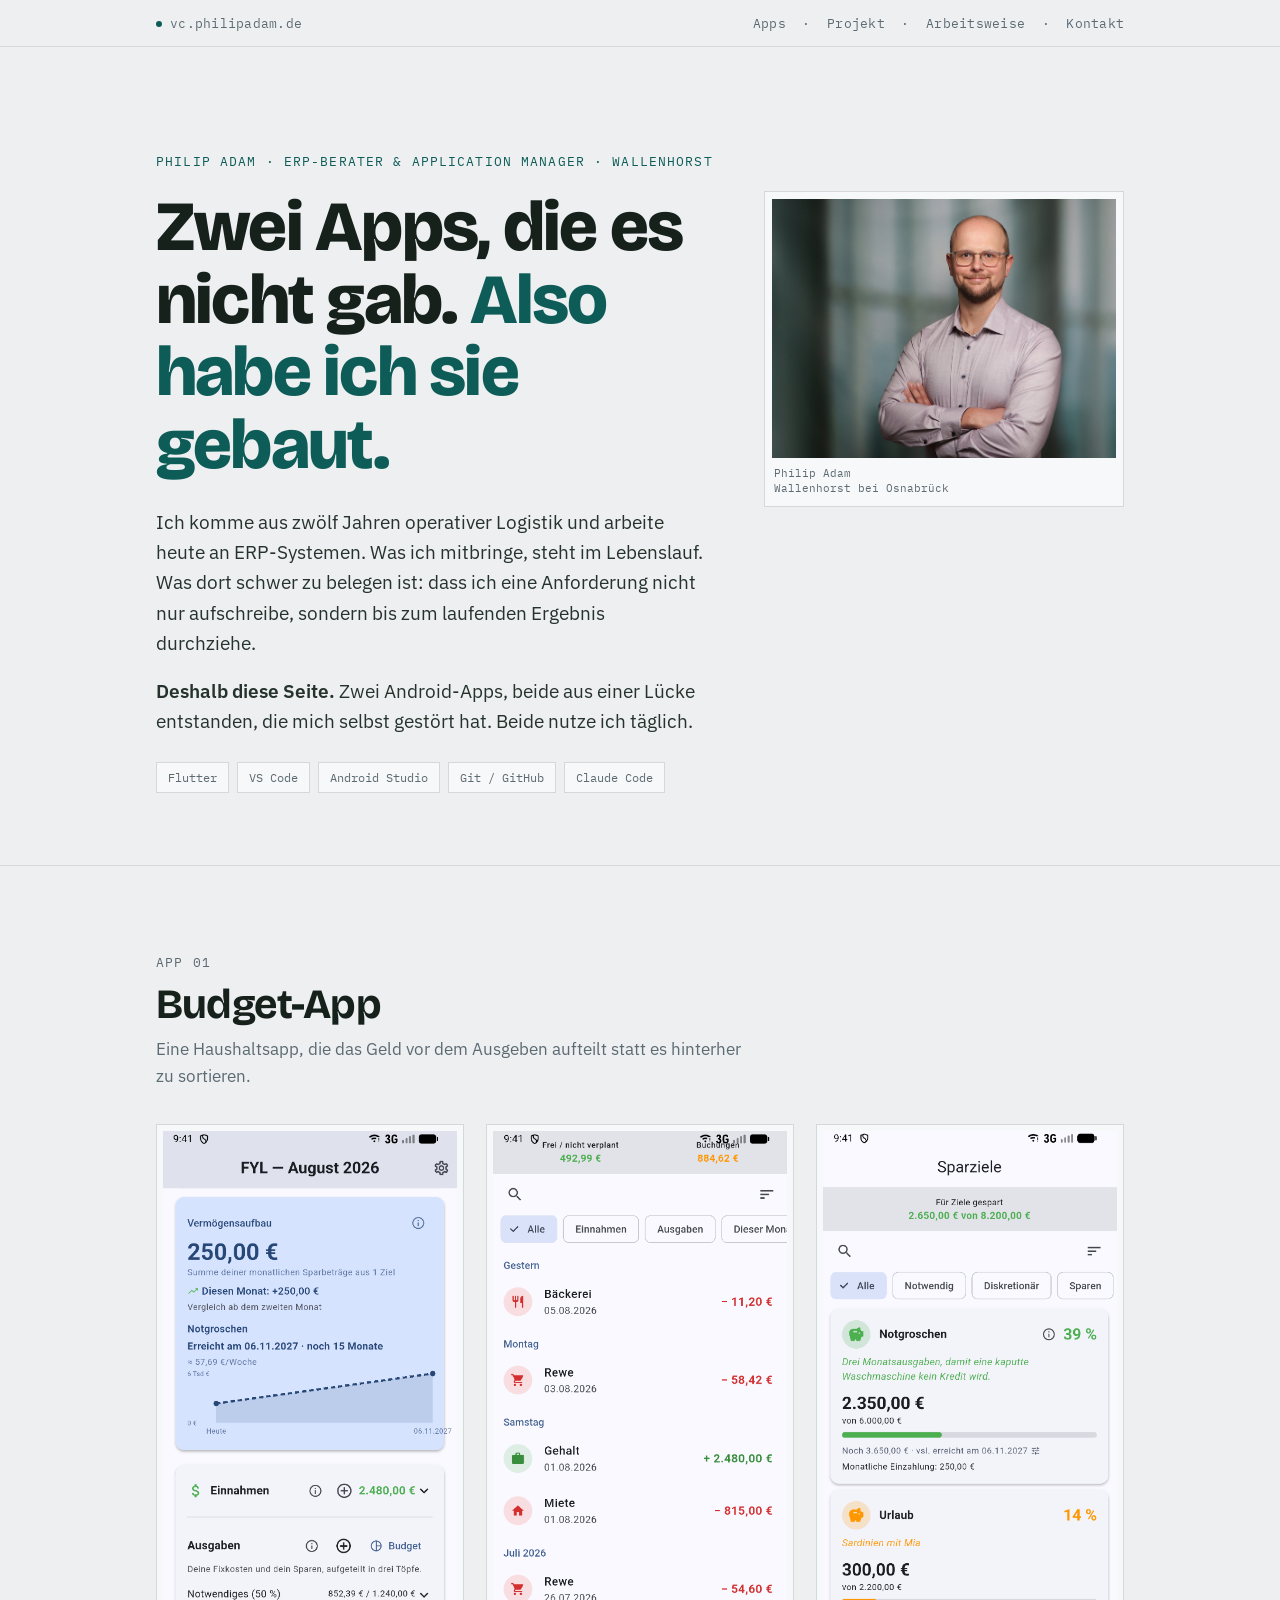
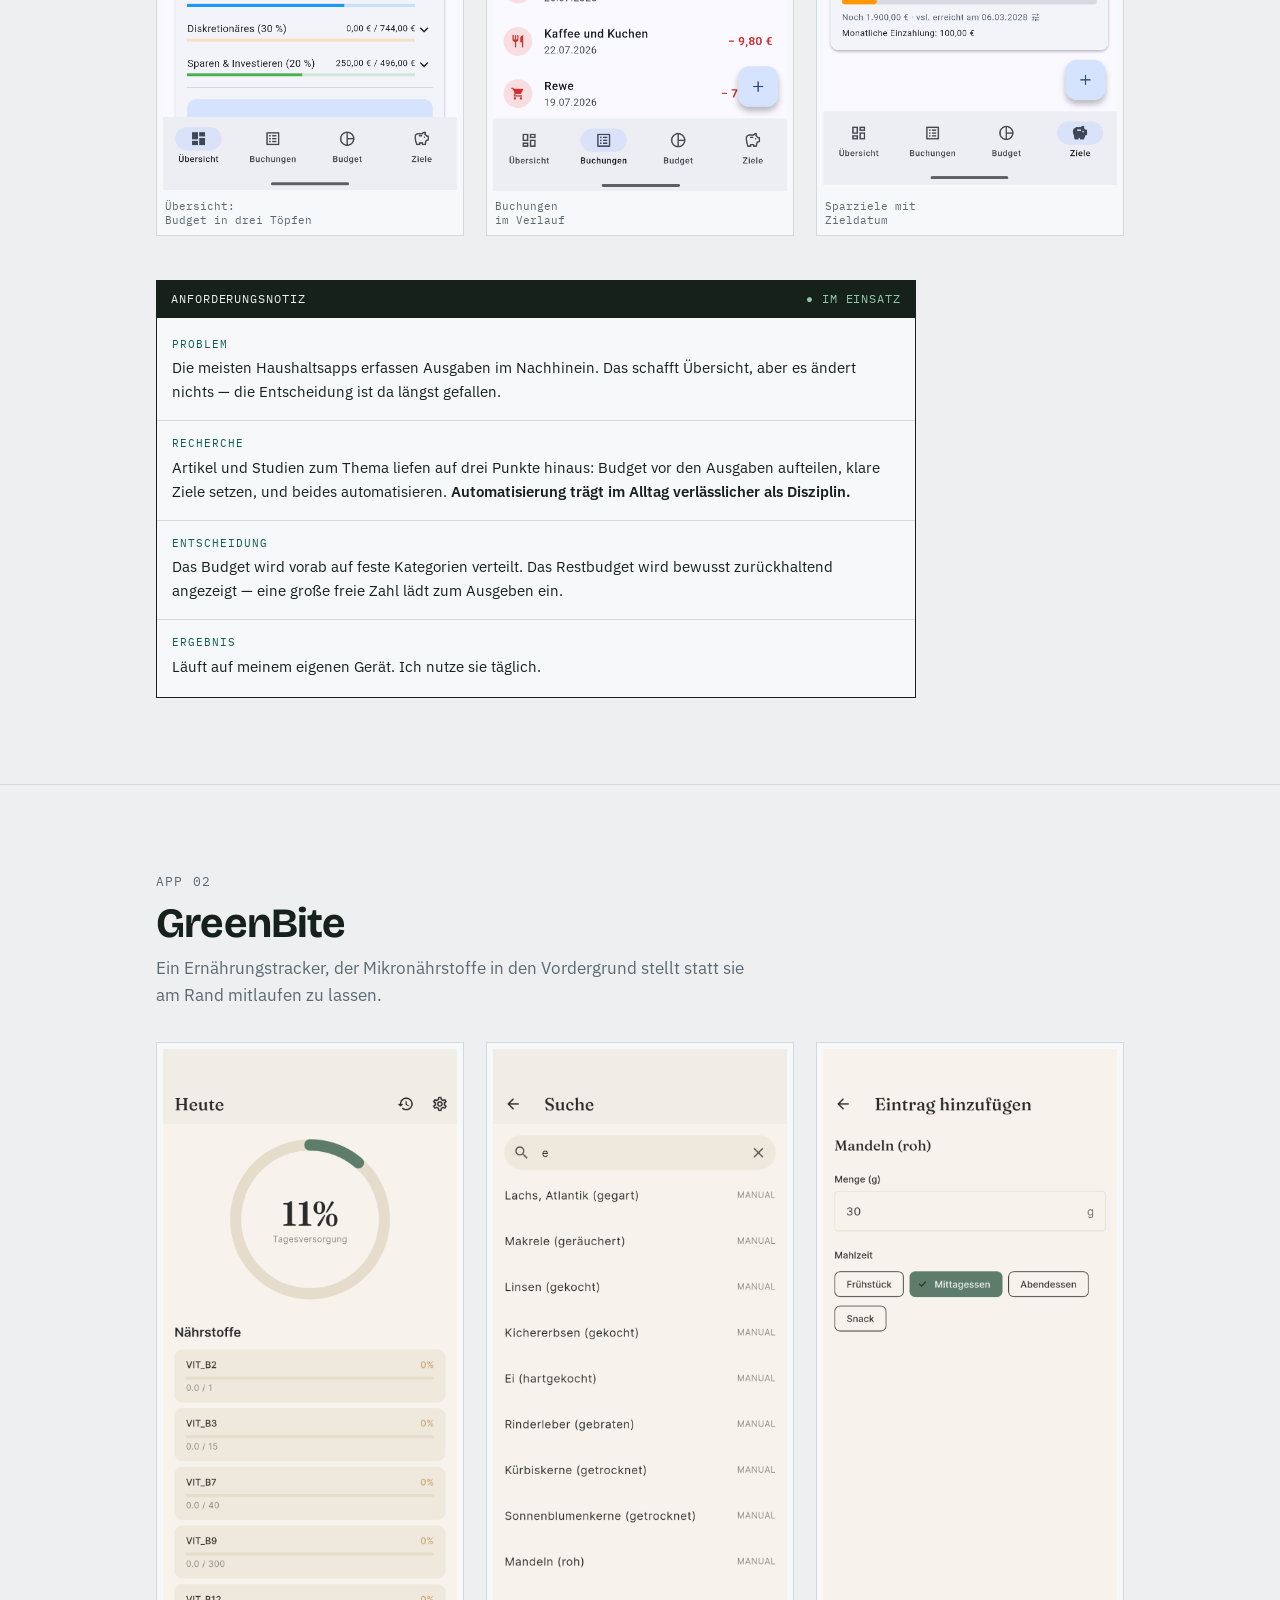
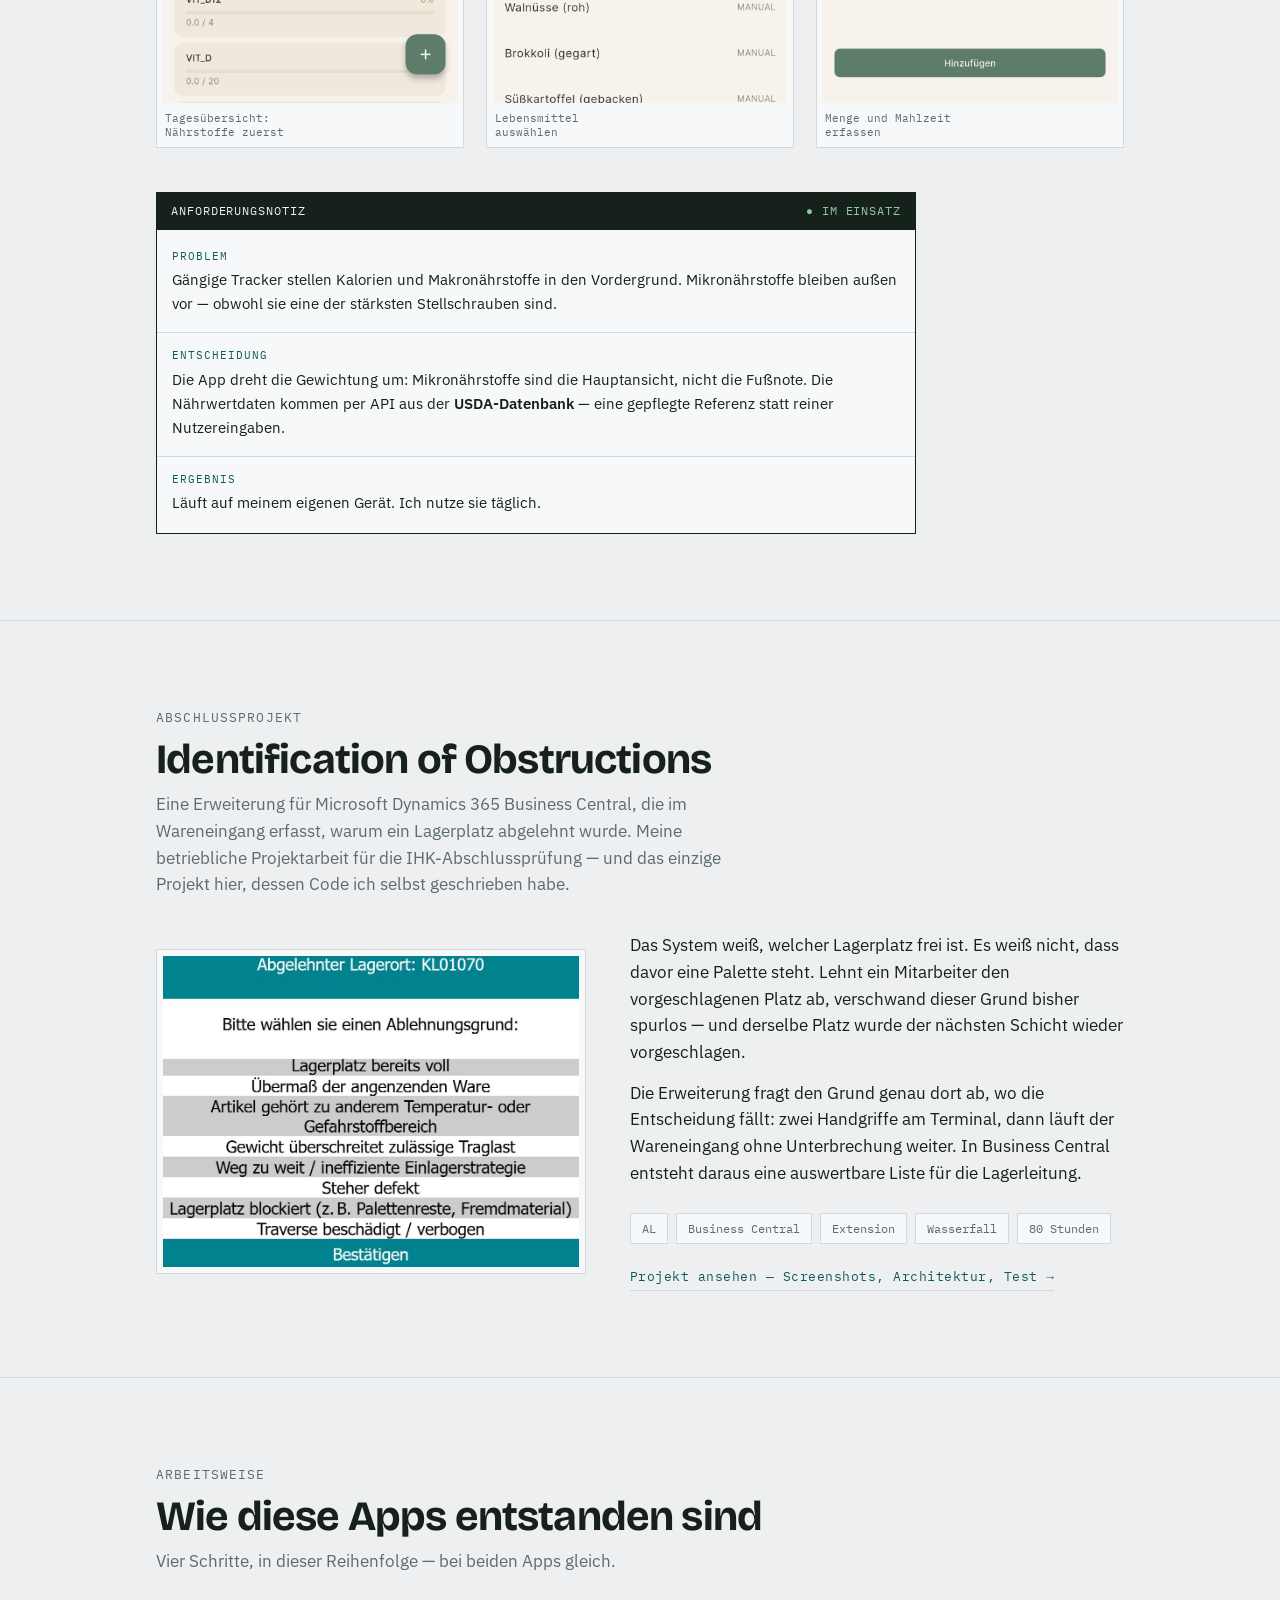
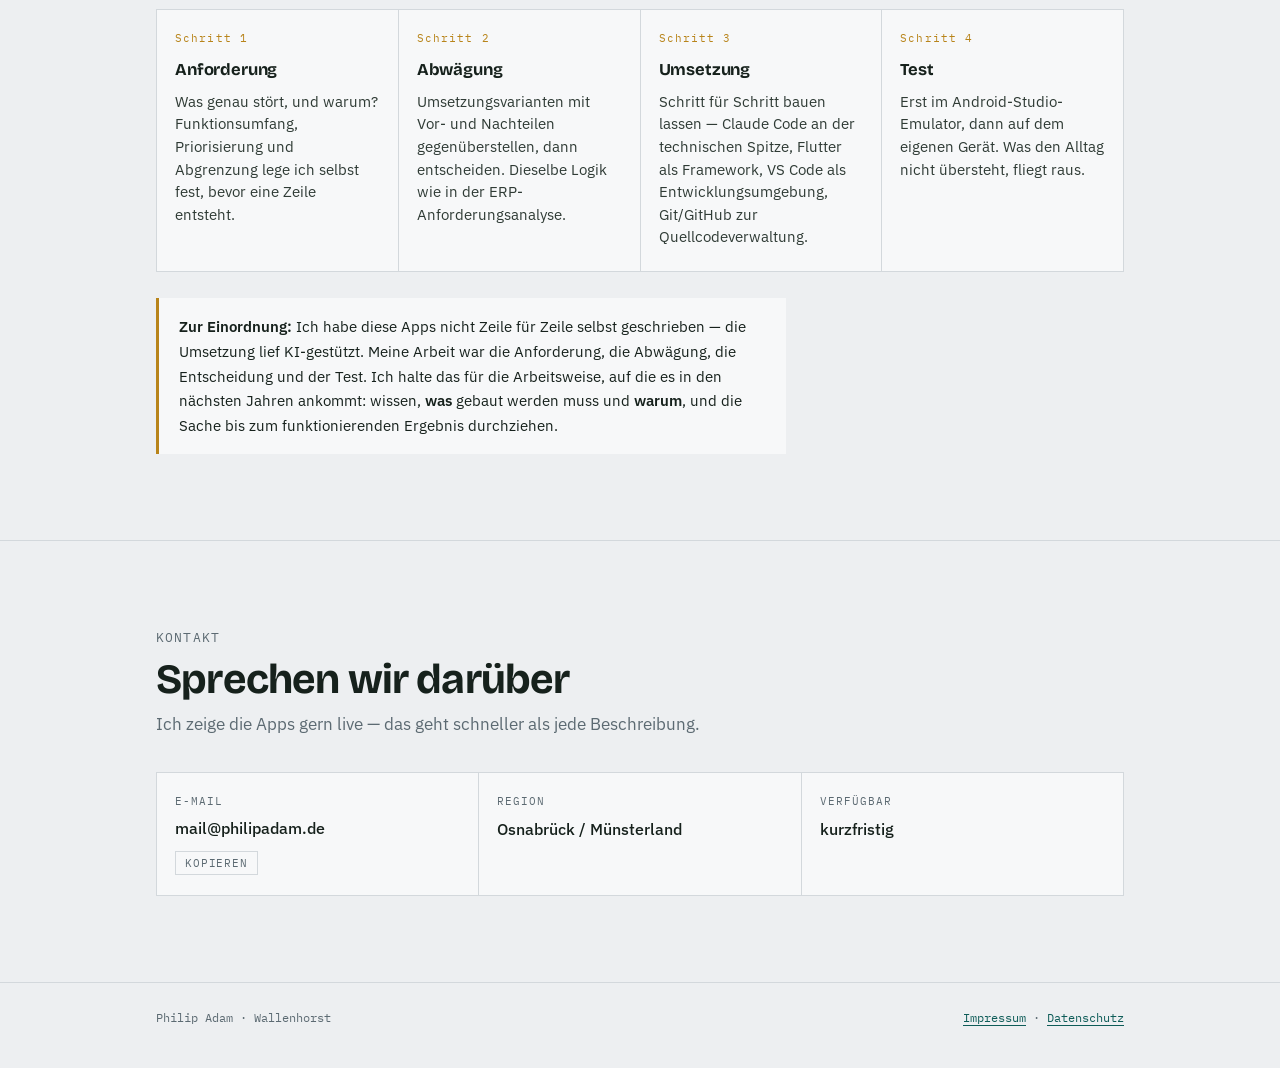
==== commit d90269fc: "IoO-Projektseite ergaenzen Neue Unterseite ioo.html zum IHK-Abschlussprojekt "Identification of Obst" ====
--- a/index.html
+++ b/index.html
@@ -3,8 +3,8 @@
 <head>
 <meta charset="utf-8">
 <meta name="viewport" content="width=device-width, initial-scale=1">
-<title>Philip Adam — zwei Apps, die ich gebaut habe</title>
-<meta name="description" content="ERP-Berater und Application Manager aus Wallenhorst. Zwei selbst gebaute Android-Apps: von der Anforderung bis zur täglich genutzten Version.">
+<title>Philip Adam — zwei Apps und ein Abschlussprojekt</title>
+<meta name="description" content="ERP-Berater und Application Manager aus Wallenhorst. Zwei selbst gebaute Android-Apps und eine Business-Central-Erweiterung: von der Anforderung bis zum laufenden Ergebnis.">
 <meta name="robots" content="index, follow">
 
 <link rel="canonical" href="https://vc.philipadam.de/">
@@ -12,8 +12,8 @@
 <meta property="og:type" content="website">
 <meta property="og:url" content="https://vc.philipadam.de/">
 <meta property="og:locale" content="de_DE">
-<meta property="og:title" content="Philip Adam — zwei Apps, die ich gebaut habe">
-<meta property="og:description" content="Von der Anforderung bis zur täglich genutzten Version. Eine Budget-App und GreenBite.">
+<meta property="og:title" content="Philip Adam — zwei Apps und ein Abschlussprojekt">
+<meta property="og:description" content="Von der Anforderung bis zum laufenden Ergebnis. Eine Budget-App, GreenBite und eine Business-Central-Erweiterung.">
 <meta property="og:image" content="https://vc.philipadam.de/og-image.png">
 <meta property="og:image:width" content="1200">
 <meta property="og:image:height" content="630">
@@ -30,7 +30,7 @@
 <nav class="bar">
   <div class="wrap">
     <span><span class="dot"></span>vc.philipadam.de</span>
-    <span><a href="#apps">Apps</a> &nbsp;·&nbsp; <a href="#arbeitsweise">Arbeitsweise</a> &nbsp;·&nbsp; <a href="#kontakt">Kontakt</a></span>
+    <span><a href="#apps">Apps</a> &nbsp;·&nbsp; <a href="#projekt">Projekt</a> &nbsp;·&nbsp; <a href="#arbeitsweise">Arbeitsweise</a> &nbsp;·&nbsp; <a href="#kontakt">Kontakt</a></span>
   </div>
 </nav>
 
@@ -132,6 +132,29 @@
           <dt>Ergebnis</dt>
           <dd>Läuft auf meinem eigenen Gerät. Ich nutze sie täglich.</dd>
         </dl>
+      </div>
+    </div>
+  </div>
+</section>
+
+<!-- ============ IDENTIFICATION OF OBSTRUCTIONS ============ -->
+<section class="sec" id="projekt">
+  <div class="wrap">
+    <p class="sec-label">Abschlussprojekt</p>
+    <h2>Identification of Obstructions</h2>
+    <p class="sub">Eine Erweiterung für Microsoft Dynamics 365 Business Central, die im Wareneingang erfasst, warum ein Lagerplatz abgelehnt wurde. Meine betriebliche Projektarbeit für die IHK-Abschlussprüfung — und das einzige Projekt hier, dessen Code ich selbst geschrieben habe.</p>
+
+    <div class="teaser">
+      <a class="teaser-shot" href="ioo.html">
+        <img src="ioopics/1maske.png" alt="Mobile Maske zur Auswahl eines Ablehnungsgrundes am Staplerterminal" width="950" height="711" loading="lazy" decoding="async">
+      </a>
+      <div>
+        <p>Das System weiß, welcher Lagerplatz frei ist. Es weiß nicht, dass davor eine Palette steht. Lehnt ein Mitarbeiter den vorgeschlagenen Platz ab, verschwand dieser Grund bisher spurlos — und derselbe Platz wurde der nächsten Schicht wieder vorgeschlagen.</p>
+        <p>Die Erweiterung fragt den Grund genau dort ab, wo die Entscheidung fällt: zwei Handgriffe am Terminal, dann läuft der Wareneingang ohne Unterbrechung weiter. In Business Central entsteht daraus eine auswertbare Liste für die Lagerleitung.</p>
+        <div class="meta">
+          <span>AL</span><span>Business Central</span><span>Extension</span><span>Wasserfall</span><span>80 Stunden</span>
+        </div>
+        <a class="cta" href="ioo.html">Projekt ansehen — Screenshots, Architektur, Test →</a>
       </div>
     </div>
   </div>
--- a/style.css
+++ b/style.css
@@ -92,6 +92,11 @@
 .bar .dot + a{color:var(--ink)} /* Markenname auf Unterseiten: Link zurueck zur Startseite */
 .bar a:hover{color:var(--petrol)}
 .bar .dot{width:6px;height:6px;border-radius:50%;background:var(--petrol);display:inline-block;margin-right:8px;vertical-align:1px}
+/* vier Navigationspunkte passen auf schmalen Geraeten sonst nicht in eine Zeile */
+@media(max-width:620px){
+  .bar .wrap{font-size:11px;gap:10px}
+  .bar .dot{margin-right:5px}
+}
 
 /* ---------- hero ---------- */
 .hero{padding:clamp(48px,9vw,104px) 0 clamp(40px,6vw,72px)}
@@ -182,7 +187,8 @@
 
 /* ---------- workflow ---------- */
 .flow{display:grid;grid-template-columns:repeat(4,1fr);gap:1px;background:var(--line);border:1px solid var(--line)}
-@media(max-width:820px){.flow{grid-template-columns:1fr 1fr}}
+.flow.three{grid-template-columns:repeat(3,1fr)} /* sonst bleibt eine Zelle leer */
+@media(max-width:820px){.flow,.flow.three{grid-template-columns:1fr 1fr}}
 @media(max-width:460px){.flow{grid-template-columns:1fr}}
 .step{background:var(--card);padding:20px 18px 22px}
 .step .n{
@@ -216,6 +222,104 @@
 .copy:hover{border-color:var(--petrol);color:var(--petrol)}
 .copy.done{border-color:var(--petrol);color:var(--petrol);background:rgba(14,92,88,.08)}
 
+/* ---------- Teaser auf der Startseite ---------- */
+.teaser{display:grid;grid-template-columns:minmax(0,1fr) minmax(0,1.15fr);gap:clamp(22px,3.5vw,44px);align-items:center}
+@media(max-width:820px){.teaser{grid-template-columns:1fr}}
+.teaser-shot{display:block;border:1px solid var(--line);background:var(--card);padding:6px;transition:border-color .15s ease}
+.teaser-shot:hover{border-color:var(--petrol)}
+.teaser-shot img{width:100%;height:auto}
+.teaser p{margin:0 0 14px;max-width:56ch}
+.cta{
+  display:inline-block;margin-top:22px;font-family:var(--mono);font-size:12.5px;
+  letter-spacing:.04em;color:var(--petrol);text-decoration:none;
+  border-bottom:1px solid var(--line);padding-bottom:4px;
+}
+.cta:hover{border-color:var(--petrol)}
+
+/* ---------- Projektseite (ioo.html) ---------- */
+/* h1 auf einer Unterseite: kleiner als der Hero der Startseite, sonst gleiche Anmutung */
+.page-h1{
+  font-family:var(--display);font-weight:800;
+  font-size:clamp(2.05rem,5vw,3.4rem);line-height:1.05;letter-spacing:-.025em;
+  margin:0 0 22px;max-width:18ch;
+}
+.lede{font-size:clamp(1rem,1.8vw,1.12rem);max-width:62ch;margin:0 0 16px;color:#26332C}
+.lede b{font-weight:600}
+
+/* Eckdaten-Raster, gleiche Bauart wie .contact-grid */
+.facts{
+  display:grid;grid-template-columns:repeat(auto-fit,minmax(170px,1fr));
+  gap:1px;background:var(--line);border:1px solid var(--line);margin-top:32px;
+}
+.fact{background:var(--card);padding:16px 16px 18px}
+.fact .k{font-family:var(--mono);font-size:11px;letter-spacing:.09em;text-transform:uppercase;color:var(--slate);display:block;margin-bottom:6px}
+.fact .v{font-size:15.4px;font-weight:500;display:block}
+
+/* Text neben Anforderungsnotiz */
+.duo{display:grid;grid-template-columns:minmax(0,1.08fr) minmax(0,1fr);gap:clamp(24px,4vw,48px);align-items:start}
+.duo > div > p{margin:0 0 15px;max-width:58ch}
+.duo > div > p:last-child{margin-bottom:0}
+.duo p b{font-weight:600}
+@media(max-width:860px){.duo{grid-template-columns:1fr}}
+
+.duo > div > p.pull{
+  border-left:3px solid var(--amber);padding:2px 0 2px 16px;margin-top:20px;
+  font-size:16.5px;line-height:1.5;color:var(--ink);
+}
+
+/* Bildstrecke: Screenshot links, Erklaerung rechts */
+.steps-visual{display:grid;gap:clamp(16px,2.6vw,28px)}
+.shot.wide{
+  position:relative;display:grid;
+  grid-template-columns:minmax(0,1.3fr) minmax(0,1fr);
+  gap:clamp(14px,2.4vw,28px);padding:clamp(10px,1.6vw,18px);align-items:center;
+}
+.shot.wide figcaption{
+  font-family:var(--body);font-size:15px;line-height:1.6;color:#2F3B35;
+  padding:0;margin-top:0;
+}
+.shot.wide figcaption b{font-weight:600;color:var(--ink)}
+.shot .num{
+  position:absolute;top:clamp(10px,1.6vw,18px);left:clamp(10px,1.6vw,18px);
+  background:var(--ink);color:var(--paper);font-family:var(--mono);
+  font-size:11px;letter-spacing:.08em;padding:4px 9px;z-index:1;
+}
+@media(max-width:760px){
+  .shot.wide{grid-template-columns:1fr}
+  .shot.wide figcaption{margin-top:4px}
+}
+
+/* Diagramme: gleiche Rahmenhoehe, Bild passt sich ein, Klick oeffnet die Vollansicht */
+.figrow{
+  display:grid;grid-template-columns:repeat(auto-fit,minmax(270px,1fr));
+  gap:clamp(16px,2.5vw,26px);margin-top:clamp(28px,4vw,44px);align-items:start;
+}
+.shot.diagram a{display:block}
+.shot.diagram img{
+  height:clamp(300px,40vw,500px);width:100%;object-fit:contain;
+  background:#F1F3F5;padding:8px;
+}
+.shot.diagram figcaption{font-family:var(--body);font-size:14px;line-height:1.55;color:#2F3B35}
+.zoom{
+  display:block;margin-top:7px;font-family:var(--mono);font-size:10.5px;
+  letter-spacing:.06em;text-transform:uppercase;color:var(--petrol);
+}
+
+/* Testfaelle: Haken und Kreuz statt Fliesstext */
+.spec dd.pass,.spec dd.fail{padding-left:34px;position:relative;padding-bottom:9px}
+.spec dd.pass + dd.pass{padding-top:0}
+.spec dd.pass:last-of-type{padding-bottom:14px}
+.spec dd.pass::before,.spec dd.fail::before{
+  position:absolute;left:15px;top:3px;font-family:var(--mono);font-size:13px;font-weight:500;
+}
+.spec dd.pass::before{content:"✓";color:#2E7D52}
+.spec dd.fail::before{content:"✗";color:#A8352B}
+
+.disclaimer{
+  margin-top:34px;padding-top:14px;border-top:1px solid var(--line);
+  font-family:var(--mono);font-size:11.5px;line-height:1.65;color:var(--slate);max-width:82ch;
+}
+
 /* ---------- Impressum / Datenschutz ---------- */
 .legal{max-width:74ch;font-size:15.2px}
 .legal h3{
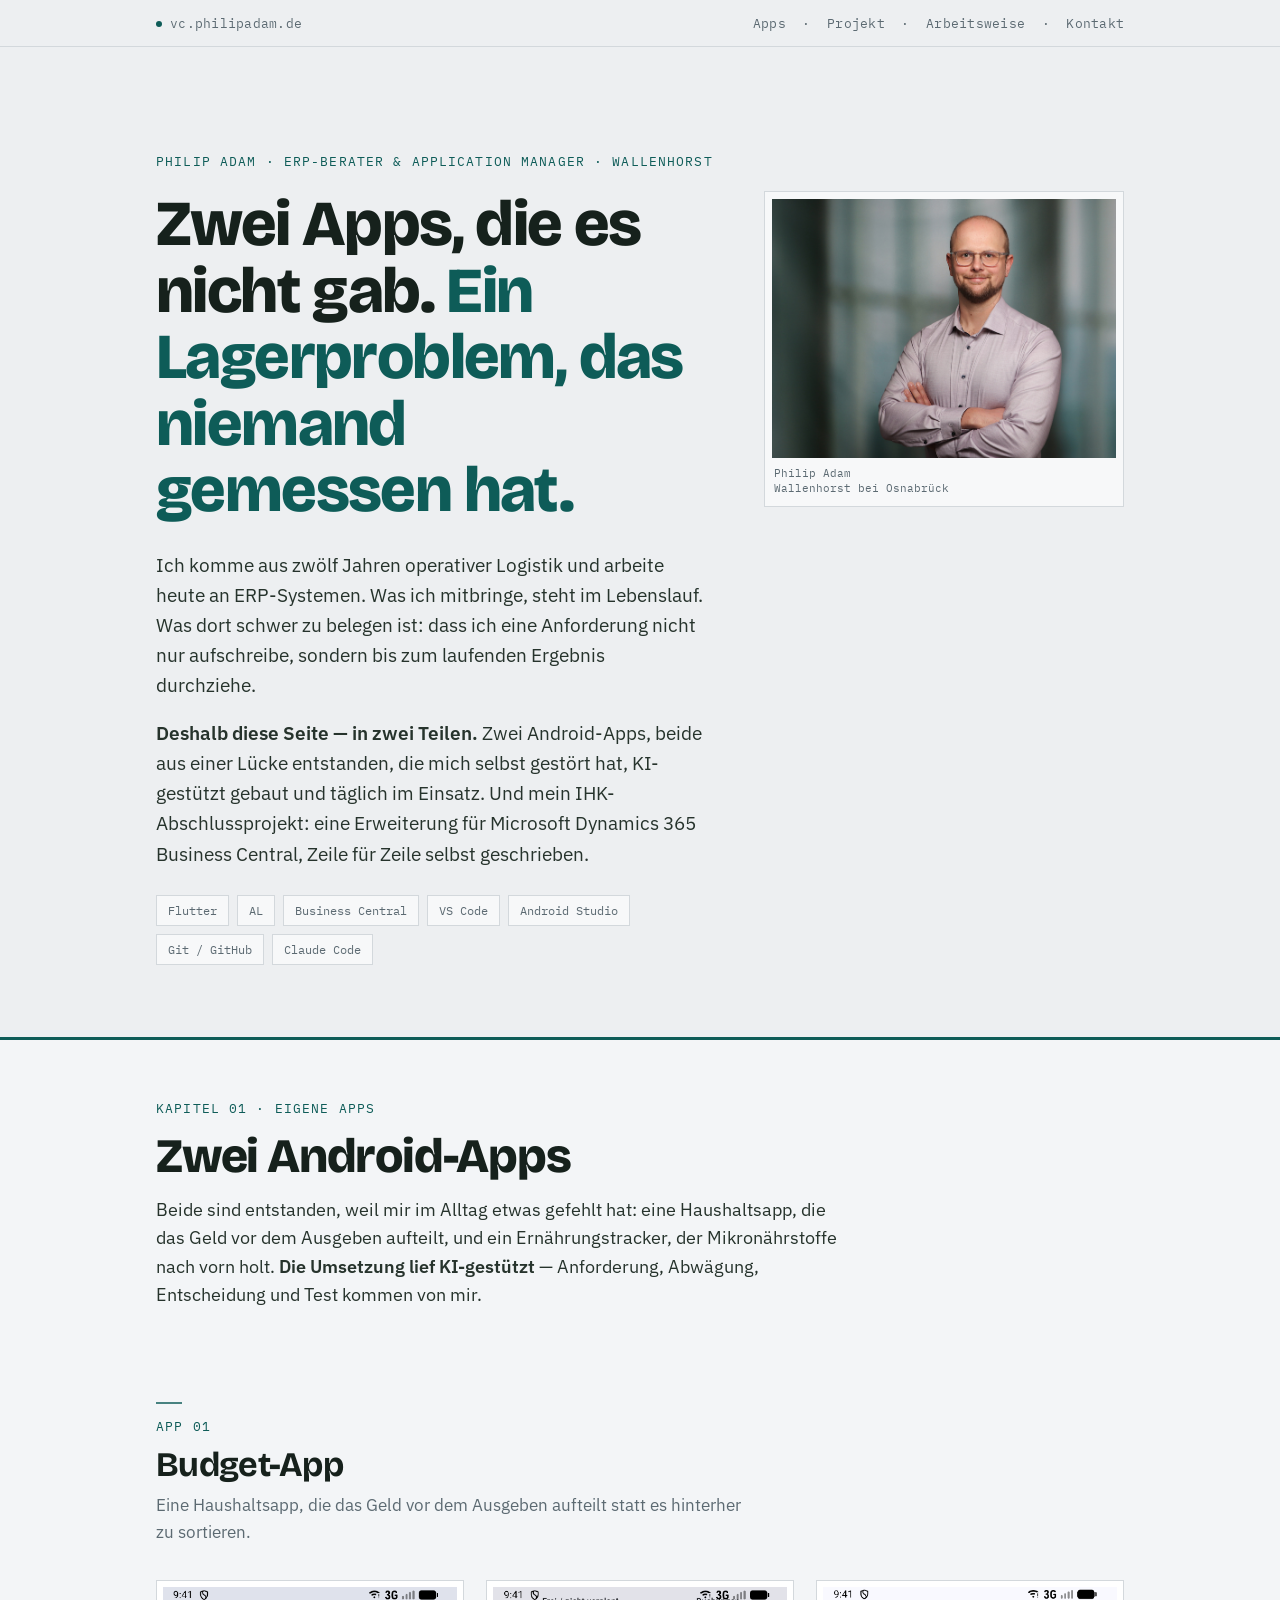
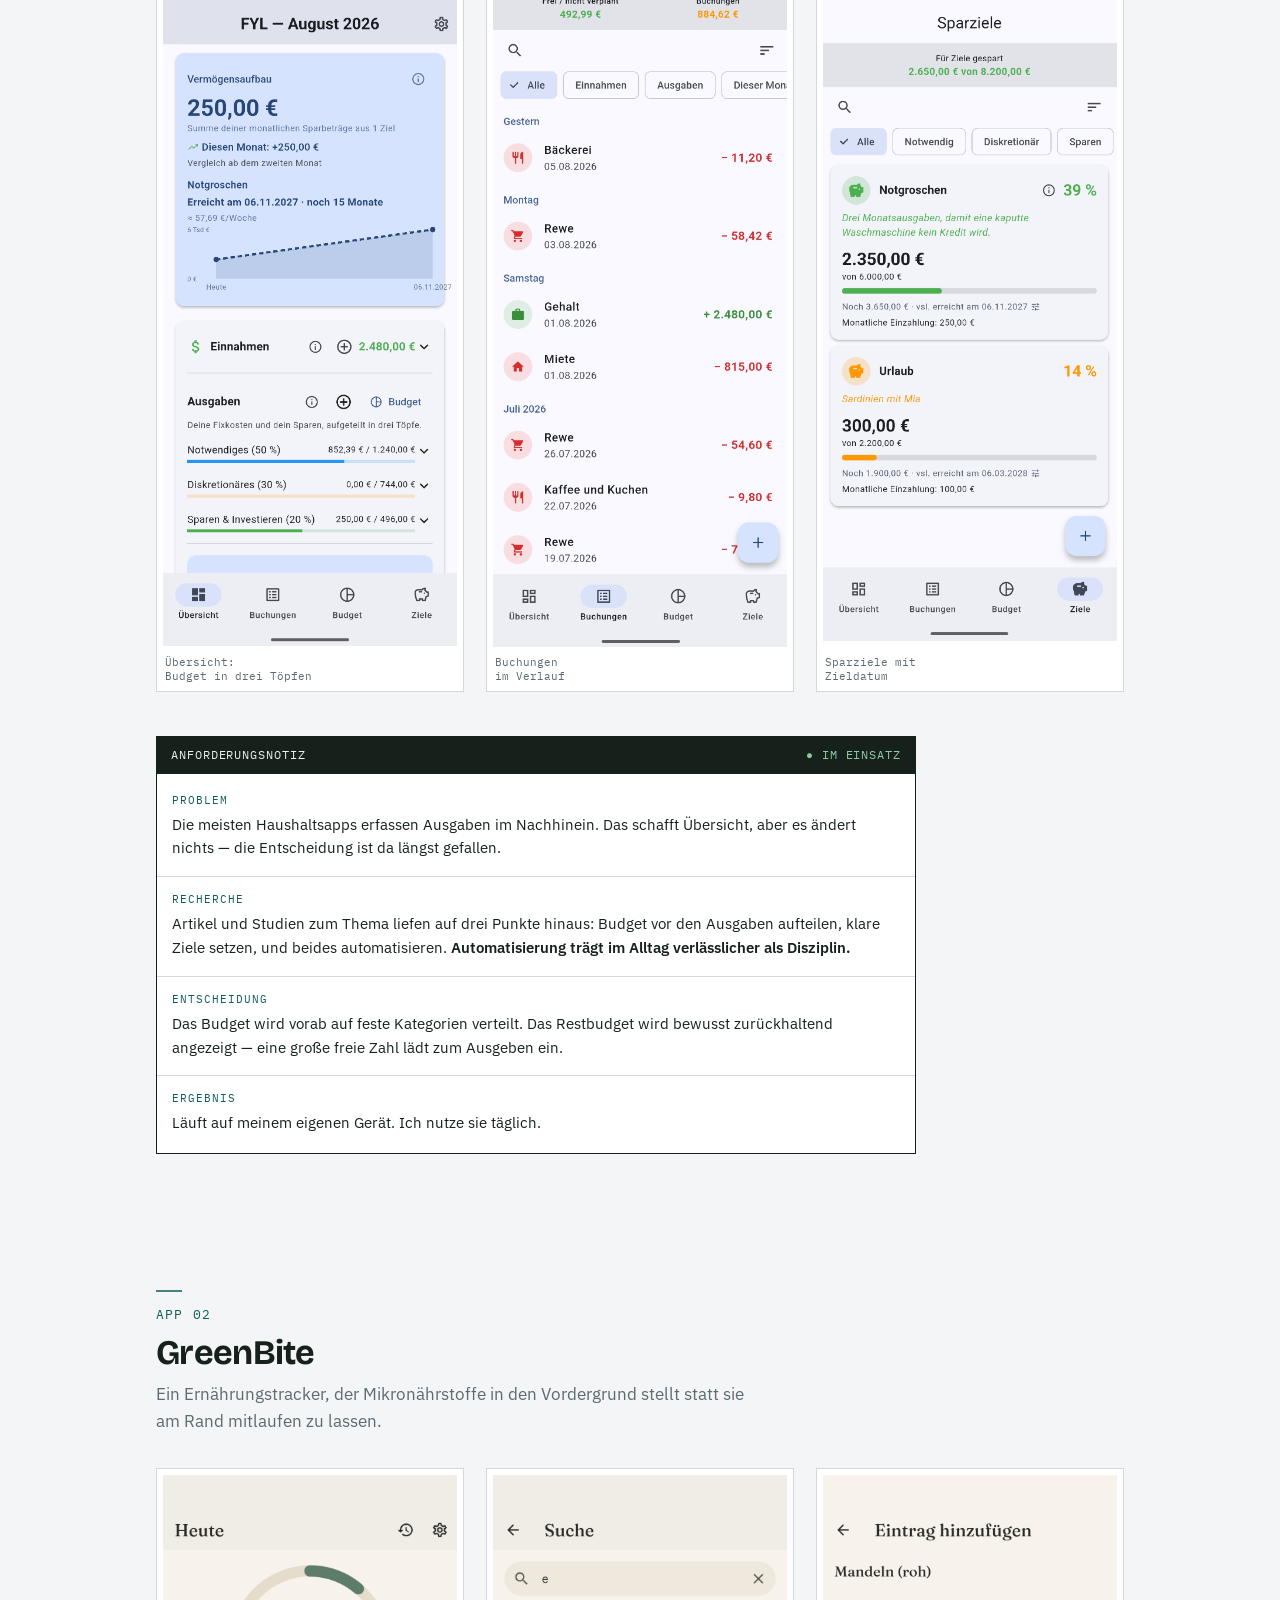
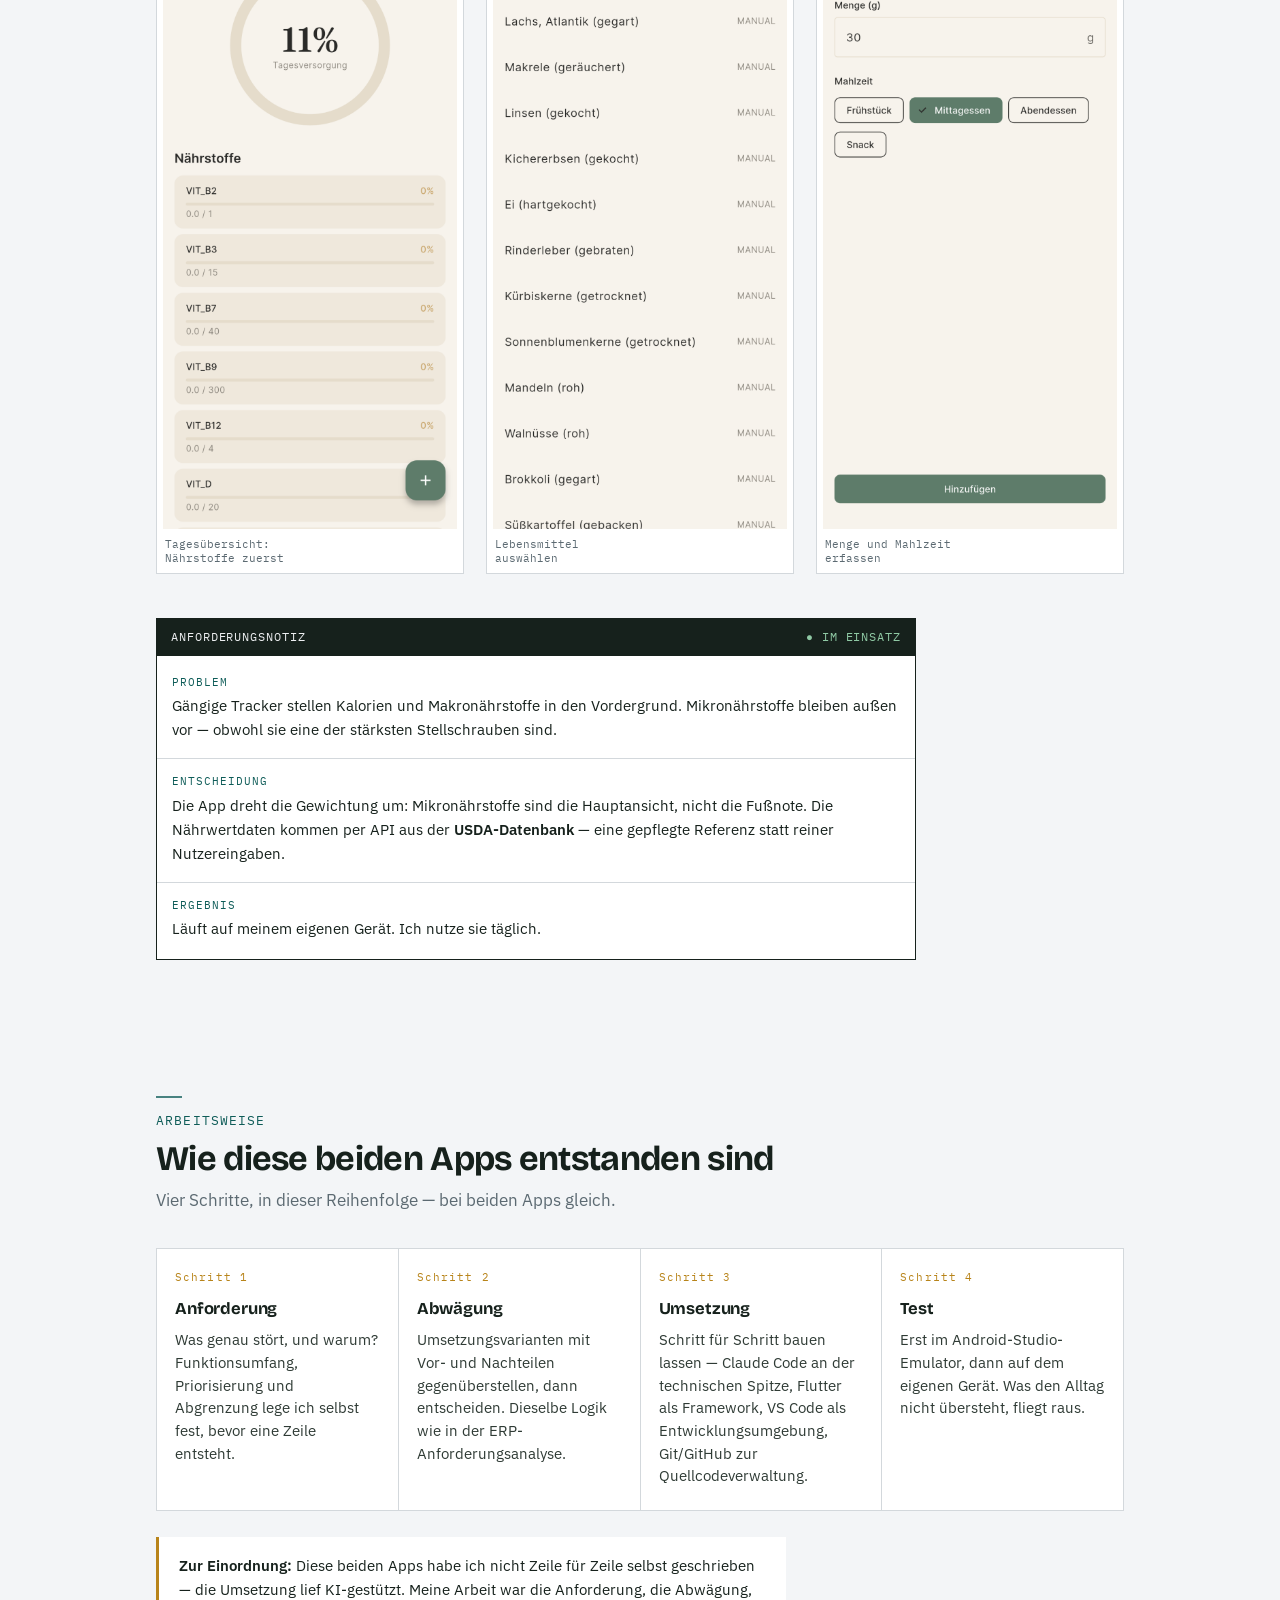
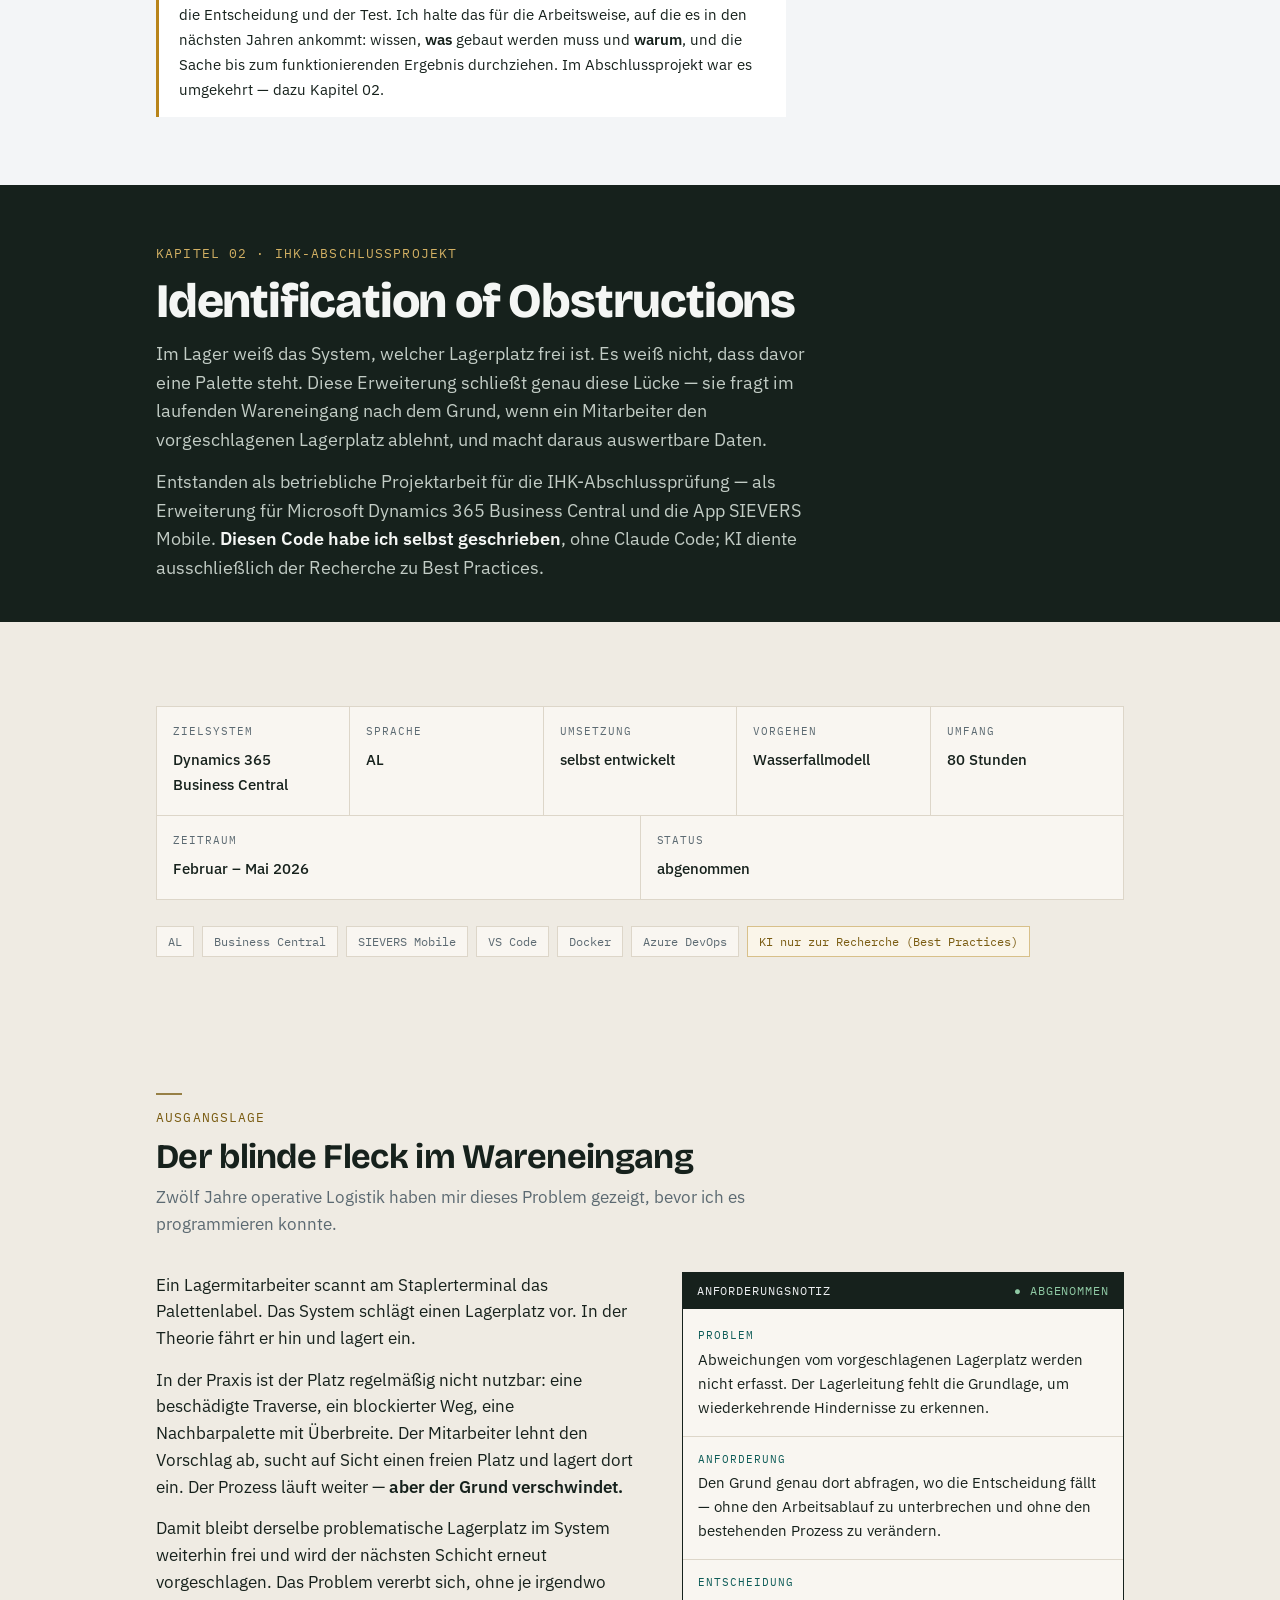
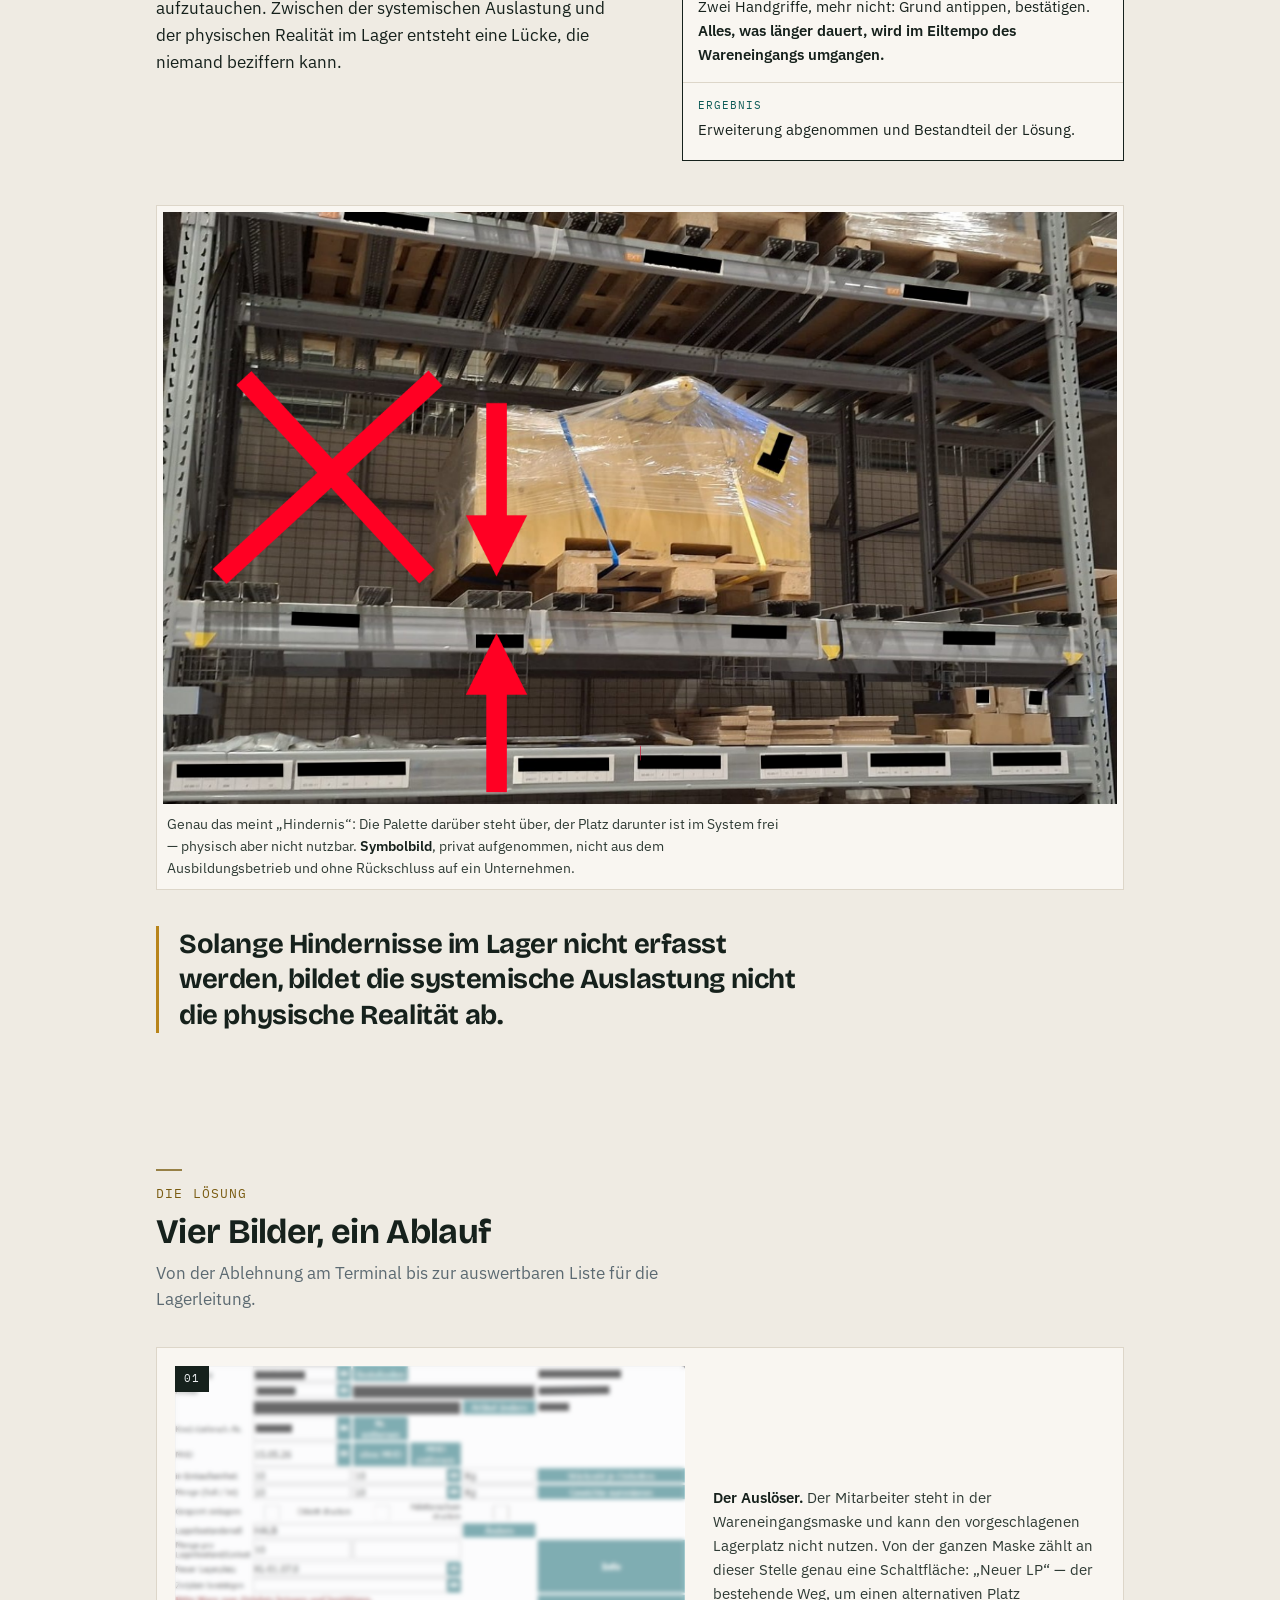
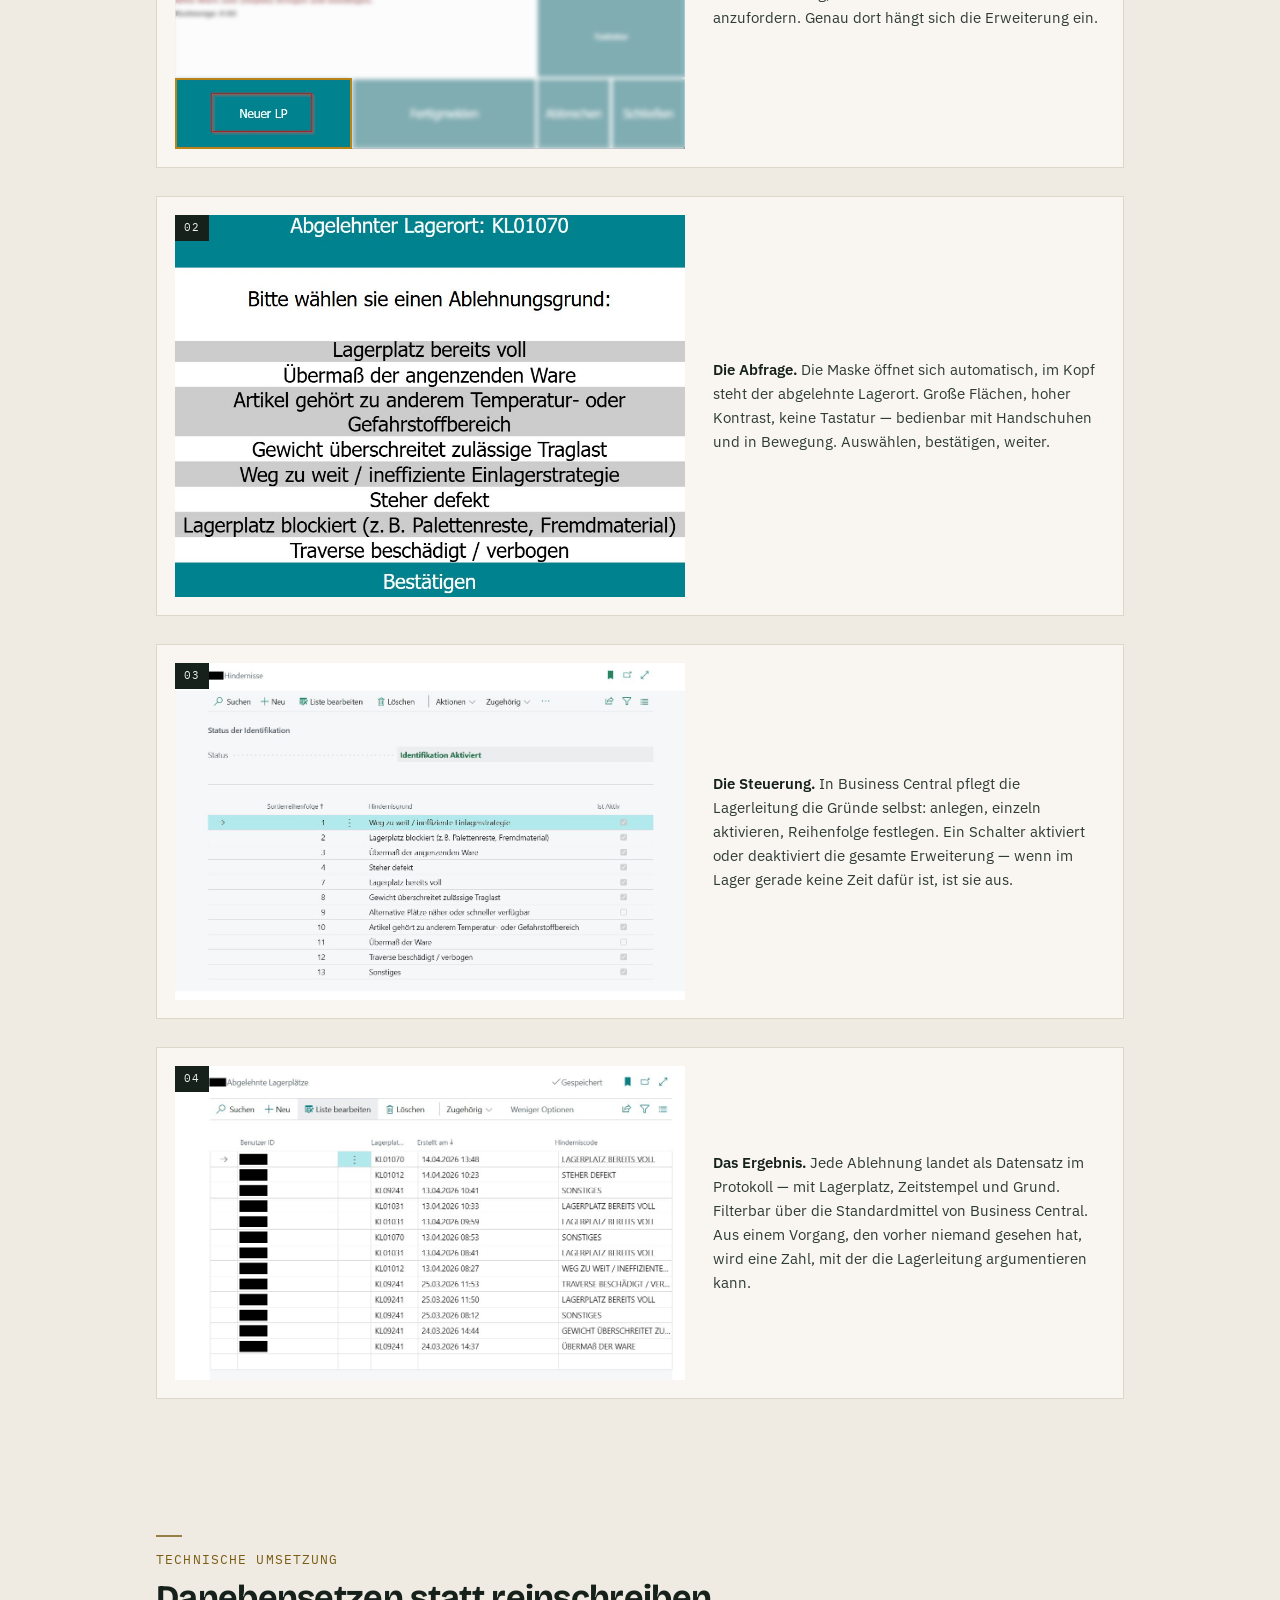
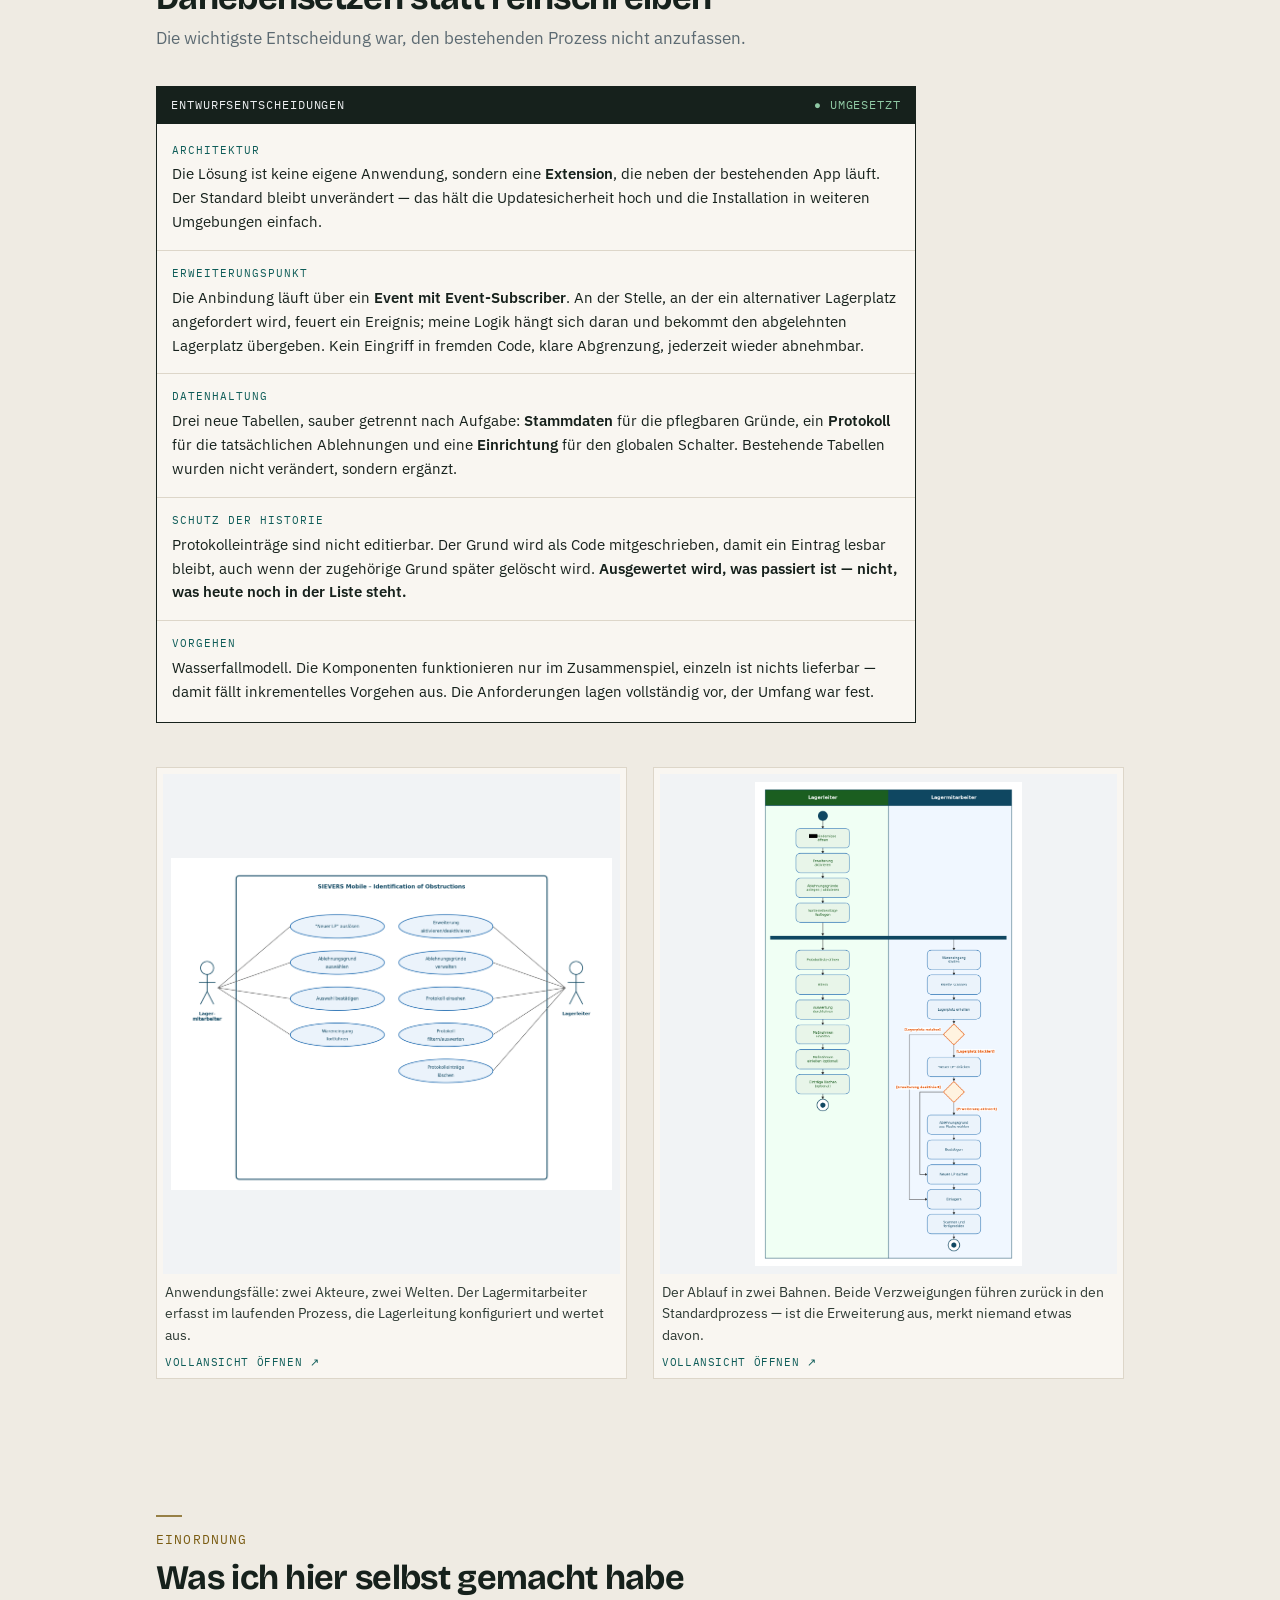
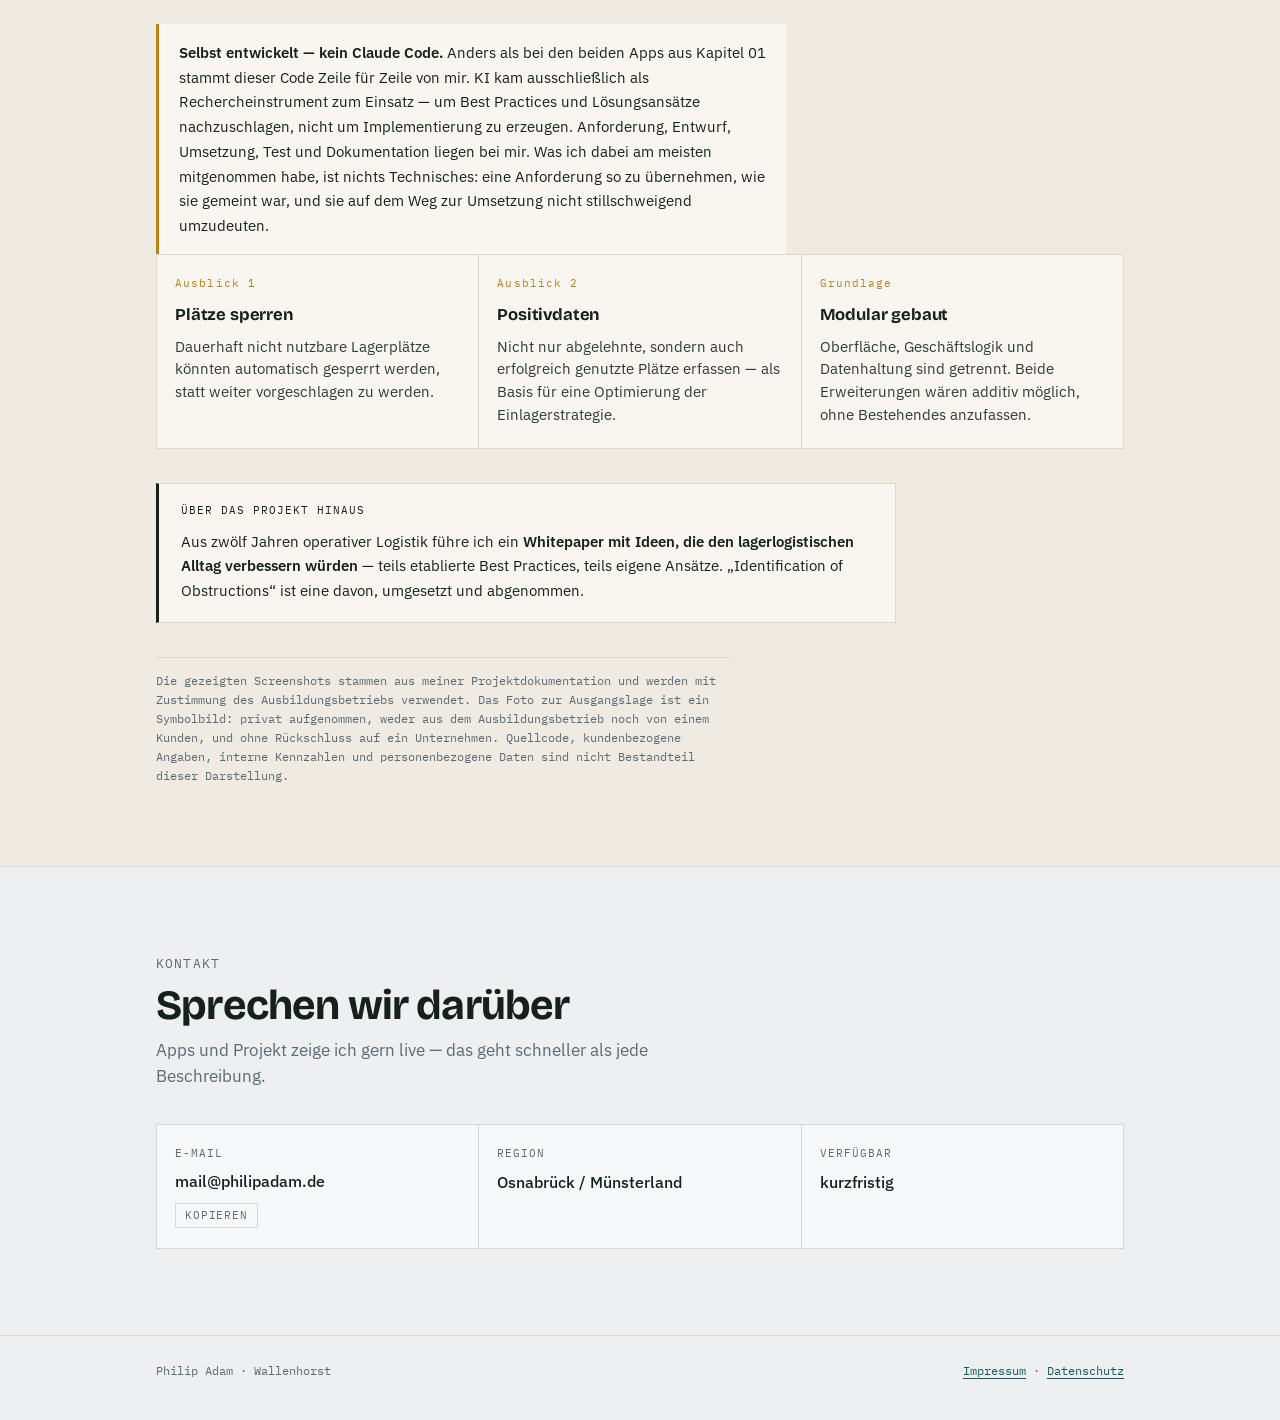
==== commit 28929ae5: "Inhalte auf einer Seite buendeln und in zwei Kapitel gliedern - Abschlussprojekt vollstaendig auf di" ====
--- a/index.html
+++ b/index.html
@@ -4,7 +4,7 @@
 <meta charset="utf-8">
 <meta name="viewport" content="width=device-width, initial-scale=1">
 <title>Philip Adam — zwei Apps und ein Abschlussprojekt</title>
-<meta name="description" content="ERP-Berater und Application Manager aus Wallenhorst. Zwei selbst gebaute Android-Apps und eine Business-Central-Erweiterung: von der Anforderung bis zum laufenden Ergebnis.">
+<meta name="description" content="ERP-Berater und Application Manager aus Wallenhorst. Zwei selbst gebaute Android-Apps und eine selbst entwickelte Business-Central-Erweiterung: von der Anforderung bis zum laufenden Ergebnis.">
 <meta name="robots" content="index, follow">
 
 <link rel="canonical" href="https://vc.philipadam.de/">
@@ -30,7 +30,7 @@
 <nav class="bar">
   <div class="wrap">
     <span><span class="dot"></span>vc.philipadam.de</span>
-    <span><a href="#apps">Apps</a> &nbsp;·&nbsp; <a href="#projekt">Projekt</a> &nbsp;·&nbsp; <a href="#arbeitsweise">Arbeitsweise</a> &nbsp;·&nbsp; <a href="#kontakt">Kontakt</a></span>
+    <span><a href="#apps">Apps</a> &nbsp;·&nbsp; <a href="#projekt">Projekt</a> <span class="opt">&nbsp;·&nbsp; <a href="#arbeitsweise">Arbeitsweise</a></span> &nbsp;·&nbsp; <a href="#kontakt">Kontakt</a></span>
   </div>
 </nav>
 
@@ -39,11 +39,11 @@
     <p class="eyebrow">Philip Adam · ERP-Berater &amp; Application Manager · Wallenhorst</p>
     <div class="hero-grid">
       <div>
-        <h1>Zwei Apps, die es nicht gab. <em>Also habe ich sie gebaut.</em></h1>
+        <h1>Zwei Apps, die es nicht gab. <em>Ein Lagerproblem, das niemand gemessen hat.</em></h1>
         <p class="hero-lede">Ich komme aus zwölf Jahren operativer Logistik und arbeite heute an ERP-Systemen. Was ich mitbringe, steht im Lebenslauf. Was dort schwer zu belegen ist: dass ich eine Anforderung nicht nur aufschreibe, sondern bis zum laufenden Ergebnis durchziehe.</p>
-        <p class="hero-lede"><strong>Deshalb diese Seite.</strong> Zwei Android-Apps, beide aus einer Lücke entstanden, die mich selbst gestört hat. Beide nutze ich täglich.</p>
+        <p class="hero-lede"><strong>Deshalb diese Seite — in zwei Teilen.</strong> Zwei Android-Apps, beide aus einer Lücke entstanden, die mich selbst gestört hat, KI-gestützt gebaut und täglich im Einsatz. Und mein IHK-Abschlussprojekt: eine Erweiterung für Microsoft Dynamics 365 Business Central, Zeile für Zeile selbst geschrieben.</p>
         <div class="meta">
-          <span>Flutter</span><span>VS Code</span><span>Android Studio</span><span>Git / GitHub</span><span>Claude Code</span>
+          <span>Flutter</span><span>AL</span><span>Business Central</span><span>VS Code</span><span>Android Studio</span><span>Git / GitHub</span><span>Claude Code</span>
         </div>
       </div>
       <figure class="portrait">
@@ -54,154 +54,343 @@
   </div>
 </header>
 
-<!-- ============ FINANZ-APP ============ -->
-<section class="sec" id="apps">
-  <div class="wrap">
-    <p class="sec-label">App 01</p>
-    <h2>Budget-App</h2>
-    <p class="sub">Eine Haushaltsapp, die das Geld vor dem Ausgeben aufteilt statt es hinterher zu sortieren.</p>
-
-    <div class="app">
-      <div class="shots three">
-        <figure class="shot">
-          <img src="finanzapppics/1dashboard_status.png" alt="Budget-App Übersicht mit Vermögensaufbau und den drei Budget-Töpfen" width="499" height="1119" loading="lazy" decoding="async">
-          <figcaption>Übersicht:<br>Budget in drei Töpfen</figcaption>
-        </figure>
-        <figure class="shot">
-          <img src="finanzapppics/2buchungen.png" alt="Budget-App Buchungsliste mit Einnahmen und Ausgaben nach Datum" width="498" height="1118" loading="lazy" decoding="async">
-          <figcaption>Buchungen<br>im Verlauf</figcaption>
-        </figure>
-        <figure class="shot">
-          <img src="finanzapppics/3sparziele.png" alt="Budget-App Sparziele mit Fortschritt und voraussichtlichem Zieldatum" width="503" height="1120" loading="lazy" decoding="async">
-          <figcaption>Sparziele mit<br>Zieldatum</figcaption>
-        </figure>
-      </div>
+<!-- ================================================================
+     KAPITEL 01 — die beiden Android-Apps
+     ================================================================ -->
+<div class="chapter chapter--apps" id="apps">
+
+  <header class="chapter-head">
+    <div class="wrap">
+      <span class="ch-n">Kapitel 01 · Eigene Apps</span>
+      <h2>Zwei Android-Apps</h2>
+      <p>Beide sind entstanden, weil mir im Alltag etwas gefehlt hat: eine Haushaltsapp, die das Geld vor dem Ausgeben aufteilt, und ein Ernährungstracker, der Mikronährstoffe nach vorn holt. <b>Die Umsetzung lief KI-gestützt</b> — Anforderung, Abwägung, Entscheidung und Test kommen von mir.</p>
+    </div>
+  </header>
+
+  <!-- ---- Budget-App ---- -->
+  <section class="sec">
+    <div class="wrap">
+      <p class="sec-label">App 01</p>
+      <h3 class="blk-h">Budget-App</h3>
+      <p class="sub">Eine Haushaltsapp, die das Geld vor dem Ausgeben aufteilt statt es hinterher zu sortieren.</p>
+
+      <div class="app">
+        <div class="shots three">
+          <figure class="shot">
+            <img src="finanzapppics/1dashboard_status.png" alt="Budget-App Übersicht mit Vermögensaufbau und den drei Budget-Töpfen" width="499" height="1119" loading="lazy" decoding="async">
+            <figcaption>Übersicht:<br>Budget in drei Töpfen</figcaption>
+          </figure>
+          <figure class="shot">
+            <img src="finanzapppics/2buchungen.png" alt="Budget-App Buchungsliste mit Einnahmen und Ausgaben nach Datum" width="498" height="1118" loading="lazy" decoding="async">
+            <figcaption>Buchungen<br>im Verlauf</figcaption>
+          </figure>
+          <figure class="shot">
+            <img src="finanzapppics/3sparziele.png" alt="Budget-App Sparziele mit Fortschritt und voraussichtlichem Zieldatum" width="503" height="1120" loading="lazy" decoding="async">
+            <figcaption>Sparziele mit<br>Zieldatum</figcaption>
+          </figure>
+        </div>
+
+        <div class="spec">
+          <div class="spec-head"><span>Anforderungsnotiz</span><span class="st">● im Einsatz</span></div>
+          <dl>
+            <dt>Problem</dt>
+            <dd>Die meisten Haushaltsapps erfassen Ausgaben im Nachhinein. Das schafft Übersicht, aber es ändert nichts — die Entscheidung ist da längst gefallen.</dd>
+
+            <dt>Recherche</dt>
+            <dd>Artikel und Studien zum Thema liefen auf drei Punkte hinaus: Budget vor den Ausgaben aufteilen, klare Ziele setzen, und beides automatisieren. <b>Automatisierung trägt im Alltag verlässlicher als Disziplin.</b></dd>
+
+            <dt>Entscheidung</dt>
+            <dd>Das Budget wird vorab auf feste Kategorien verteilt. Das Restbudget wird bewusst zurückhaltend angezeigt — eine große freie Zahl lädt zum Ausgeben ein.</dd>
+
+            <dt>Ergebnis</dt>
+            <dd>Läuft auf meinem eigenen Gerät. Ich nutze sie täglich.</dd>
+          </dl>
+        </div>
+      </div>
+    </div>
+  </section>
+
+  <!-- ---- GreenBite ---- -->
+  <section class="sec">
+    <div class="wrap">
+      <p class="sec-label">App 02</p>
+      <h3 class="blk-h">GreenBite</h3>
+      <p class="sub">Ein Ernährungstracker, der Mikronährstoffe in den Vordergrund stellt statt sie am Rand mitlaufen zu lassen.</p>
+
+      <div class="app">
+        <div class="shots three">
+          <figure class="shot">
+            <img src="greenbitepics/1homescreencircle.png" alt="GreenBite Tagesübersicht mit Ring für die Tagesversorgung und Liste der Mikronährstoffe" width="864" height="1920" loading="lazy" decoding="async">
+            <figcaption>Tagesübersicht:<br>Nährstoffe zuerst</figcaption>
+          </figure>
+          <figure class="shot">
+            <img src="greenbitepics/2lebensmittelaussuchen.png" alt="GreenBite Suche nach Lebensmitteln in der Nährwertdatenbank" width="864" height="1920" loading="lazy" decoding="async">
+            <figcaption>Lebensmittel<br>auswählen</figcaption>
+          </figure>
+          <figure class="shot">
+            <img src="greenbitepics/3hinzufuegen.png" alt="GreenBite Eintrag hinzufügen mit Menge in Gramm und Auswahl der Mahlzeit" width="864" height="1920" loading="lazy" decoding="async">
+            <figcaption>Menge und Mahlzeit<br>erfassen</figcaption>
+          </figure>
+        </div>
+
+        <div class="spec">
+          <div class="spec-head"><span>Anforderungsnotiz</span><span class="st">● im Einsatz</span></div>
+          <dl>
+            <dt>Problem</dt>
+            <dd>Gängige Tracker stellen Kalorien und Makronährstoffe in den Vordergrund. Mikronährstoffe bleiben außen vor — obwohl sie eine der stärksten Stellschrauben sind.</dd>
+
+            <dt>Entscheidung</dt>
+            <dd>Die App dreht die Gewichtung um: Mikronährstoffe sind die Hauptansicht, nicht die Fußnote. Die Nährwertdaten kommen per API aus der <b>USDA-Datenbank</b> — eine gepflegte Referenz statt reiner Nutzereingaben.</dd>
+
+            <dt>Ergebnis</dt>
+            <dd>Läuft auf meinem eigenen Gerät. Ich nutze sie täglich.</dd>
+          </dl>
+        </div>
+      </div>
+    </div>
+  </section>
+
+  <!-- ---- Arbeitsweise der beiden Apps ---- -->
+  <section class="sec" id="arbeitsweise">
+    <div class="wrap">
+      <p class="sec-label">Arbeitsweise</p>
+      <h3 class="blk-h">Wie diese beiden Apps entstanden sind</h3>
+      <p class="sub">Vier Schritte, in dieser Reihenfolge — bei beiden Apps gleich.</p>
+
+      <div class="flow">
+        <div class="step">
+          <span class="n">Schritt 1</span>
+          <h4>Anforderung</h4>
+          <p>Was genau stört, und warum? Funktionsumfang, Priorisierung und Abgrenzung lege ich selbst fest, bevor eine Zeile entsteht.</p>
+        </div>
+        <div class="step">
+          <span class="n">Schritt 2</span>
+          <h4>Abwägung</h4>
+          <p>Umsetzungsvarianten mit Vor- und Nachteilen gegenüberstellen, dann entscheiden. Dieselbe Logik wie in der ERP-Anforderungsanalyse.</p>
+        </div>
+        <div class="step">
+          <span class="n">Schritt 3</span>
+          <h4>Umsetzung</h4>
+          <p>Schritt für Schritt bauen lassen — Claude Code an der technischen Spitze, Flutter als Framework, VS Code als Entwicklungsumgebung, Git/GitHub zur Quellcodeverwaltung.</p>
+        </div>
+        <div class="step">
+          <span class="n">Schritt 4</span>
+          <h4>Test</h4>
+          <p>Erst im Android-Studio-Emulator, dann auf dem eigenen Gerät. Was den Alltag nicht übersteht, fliegt raus.</p>
+        </div>
+      </div>
+
+      <div class="honest">
+        <b>Zur Einordnung:</b> Diese beiden Apps habe ich nicht Zeile für Zeile selbst geschrieben — die Umsetzung lief KI-gestützt. Meine Arbeit war die Anforderung, die Abwägung, die Entscheidung und der Test. Ich halte das für die Arbeitsweise, auf die es in den nächsten Jahren ankommt: wissen, <b>was</b> gebaut werden muss und <b>warum</b>, und die Sache bis zum funktionierenden Ergebnis durchziehen. Im Abschlussprojekt war es umgekehrt — dazu Kapitel 02.
+      </div>
+    </div>
+  </section>
+
+</div>
+
+<!-- ================================================================
+     KAPITEL 02 — Abschlussprojekt Identification of Obstructions
+     ================================================================ -->
+<div class="chapter chapter--ioo" id="projekt">
+
+  <header class="chapter-head is-dark">
+    <div class="wrap">
+      <span class="ch-n">Kapitel 02 · IHK-Abschlussprojekt</span>
+      <h2>Identification of Obstructions</h2>
+      <p>Im Lager weiß das System, welcher Lagerplatz frei ist. Es weiß nicht, dass davor eine Palette steht. Diese Erweiterung schließt genau diese Lücke — sie fragt im laufenden Wareneingang nach dem Grund, wenn ein Mitarbeiter den vorgeschlagenen Lagerplatz ablehnt, und macht daraus auswertbare Daten.</p>
+      <p>Entstanden als betriebliche Projektarbeit für die IHK-Abschlussprüfung — als Erweiterung für Microsoft Dynamics 365 Business Central und die App SIEVERS Mobile. <b>Diesen Code habe ich selbst geschrieben</b>, ohne Claude Code; KI diente ausschließlich der Recherche zu Best Practices.</p>
+    </div>
+  </header>
+
+  <!-- ---- Eckdaten ---- -->
+  <section class="sec">
+    <div class="wrap">
+      <div class="facts">
+        <div class="fact"><span class="k">Zielsystem</span><span class="v">Dynamics 365 Business&nbsp;Central</span></div>
+        <div class="fact"><span class="k">Sprache</span><span class="v">AL</span></div>
+        <div class="fact"><span class="k">Umsetzung</span><span class="v">selbst entwickelt</span></div>
+        <div class="fact"><span class="k">Vorgehen</span><span class="v">Wasserfallmodell</span></div>
+        <div class="fact"><span class="k">Umfang</span><span class="v">80 Stunden</span></div>
+        <div class="fact"><span class="k">Zeitraum</span><span class="v">Februar – Mai 2026</span></div>
+        <div class="fact"><span class="k">Status</span><span class="v">abgenommen</span></div>
+      </div>
+
+      <div class="meta">
+        <span>AL</span><span>Business Central</span><span>SIEVERS Mobile</span><span>VS Code</span><span>Docker</span><span>Azure DevOps</span><span class="ki">KI nur zur Recherche (Best Practices)</span>
+      </div>
+    </div>
+  </section>
+
+  <!-- ---- Ausgangslage ---- -->
+  <section class="sec">
+    <div class="wrap">
+      <p class="sec-label">Ausgangslage</p>
+      <h3 class="blk-h">Der blinde Fleck im Wareneingang</h3>
+      <p class="sub">Zwölf Jahre operative Logistik haben mir dieses Problem gezeigt, bevor ich es programmieren konnte.</p>
+
+      <div class="duo">
+        <div>
+          <p>Ein Lagermitarbeiter scannt am Staplerterminal das Palettenlabel. Das System schlägt einen Lagerplatz vor. In der Theorie fährt er hin und lagert ein.</p>
+          <p>In der Praxis ist der Platz regelmäßig nicht nutzbar: eine beschädigte Traverse, ein blockierter Weg, eine Nachbarpalette mit Überbreite. Der Mitarbeiter lehnt den Vorschlag ab, sucht auf Sicht einen freien Platz und lagert dort ein. Der Prozess läuft weiter — <b>aber der Grund verschwindet.</b></p>
+          <p>Damit bleibt derselbe problematische Lagerplatz im System weiterhin frei und wird der nächsten Schicht erneut vorgeschlagen. Das Problem vererbt sich, ohne je irgendwo aufzutauchen. Zwischen der systemischen Auslastung und der physischen Realität im Lager entsteht eine Lücke, die niemand beziffern kann.</p>
+        </div>
+        <div class="spec">
+          <div class="spec-head"><span>Anforderungsnotiz</span><span class="st">● abgenommen</span></div>
+          <dl>
+            <dt>Problem</dt>
+            <dd>Abweichungen vom vorgeschlagenen Lagerplatz werden nicht erfasst. Der Lagerleitung fehlt die Grundlage, um wiederkehrende Hindernisse zu erkennen.</dd>
+
+            <dt>Anforderung</dt>
+            <dd>Den Grund genau dort abfragen, wo die Entscheidung fällt — ohne den Arbeitsablauf zu unterbrechen und ohne den bestehenden Prozess zu verändern.</dd>
+
+            <dt>Entscheidung</dt>
+            <dd>Zwei Handgriffe, mehr nicht: Grund antippen, bestätigen. <b>Alles, was länger dauert, wird im Eiltempo des Wareneingangs umgangen.</b></dd>
+
+            <dt>Ergebnis</dt>
+            <dd>Erweiterung abgenommen und Bestandteil der Lösung.</dd>
+          </dl>
+        </div>
+      </div>
+
+      <figure class="shot photo">
+        <img src="ioopics/dasProblem.png" alt="Palettenregal im Lager: eine überstehende Palette ragt in den benachbarten Stellplatz, der darunterliegende Platz ist dadurch nicht mehr anfahrbar" width="1335" height="829" loading="lazy" decoding="async">
+        <figcaption>Genau das meint „Hindernis“: Die Palette darüber steht über, der Platz darunter ist im System frei — physisch aber nicht nutzbar. <b>Symbolbild</b>, privat aufgenommen, nicht aus dem Ausbildungsbetrieb und ohne Rückschluss auf ein Unternehmen.</figcaption>
+      </figure>
+
+      <p class="statement">Solange Hindernisse im Lager nicht erfasst werden, bildet die systemische Auslastung nicht die physische Realität ab.</p>
+    </div>
+  </section>
+
+  <!-- ---- Lösung ---- -->
+  <section class="sec" id="loesung">
+    <div class="wrap">
+      <p class="sec-label">Die Lösung</p>
+      <h3 class="blk-h">Vier Bilder, ein Ablauf</h3>
+      <p class="sub">Von der Ablehnung am Terminal bis zur auswertbaren Liste für die Lagerleitung.</p>
+
+      <div class="steps-visual">
+
+        <figure class="shot wide">
+          <span class="num">01</span>
+          <div class="spot">
+            <img src="ioopics/2wareneingang.png" alt="Wareneingangsmaske am Staplerterminal: alle Felder sind unscharf abgeblendet, klar bleibt allein die Schaltfläche „Neuer LP“ unten links" width="958" height="720" loading="lazy" decoding="async">
+            <span class="veil" aria-hidden="true"></span>
+            <span class="spot-ring" aria-hidden="true"></span>
+          </div>
+          <figcaption><b>Der Auslöser.</b> Der Mitarbeiter steht in der Wareneingangsmaske und kann den vorgeschlagenen Lagerplatz nicht nutzen. Von der ganzen Maske zählt an dieser Stelle genau eine Schaltfläche: „Neuer LP“ — der bestehende Weg, um einen alternativen Platz anzufordern. Genau dort hängt sich die Erweiterung ein.</figcaption>
+        </figure>
+
+        <figure class="shot wide">
+          <span class="num">02</span>
+          <img src="ioopics/1maske.png" alt="Mobile Maske mit der Liste der Ablehnungsgründe und einer Bestätigen-Schaltfläche" width="950" height="711" loading="lazy" decoding="async">
+          <figcaption><b>Die Abfrage.</b> Die Maske öffnet sich automatisch, im Kopf steht der abgelehnte Lagerort. Große Flächen, hoher Kontrast, keine Tastatur — bedienbar mit Handschuhen und in Bewegung. Auswählen, bestätigen, weiter.</figcaption>
+        </figure>
+
+        <figure class="shot wide">
+          <span class="num">03</span>
+          <img src="ioopics/3einrichtung.png" alt="Einrichtungsseite in Business Central mit Statusanzeige und Liste der Hindernisgründe" width="1191" height="789" loading="lazy" decoding="async">
+          <figcaption><b>Die Steuerung.</b> In Business Central pflegt die Lagerleitung die Gründe selbst: anlegen, einzeln aktivieren, Reihenfolge festlegen. Ein Schalter aktiviert oder deaktiviert die gesamte Erweiterung — wenn im Lager gerade keine Zeit dafür ist, ist sie aus.</figcaption>
+        </figure>
+
+        <figure class="shot wide">
+          <span class="num">04</span>
+          <img src="ioopics/4protokoll.png" alt="Protokollliste in Business Central mit Lagerplatz, Zeitstempel und Hinderniscode je Eintrag" width="1148" height="705" loading="lazy" decoding="async">
+          <figcaption><b>Das Ergebnis.</b> Jede Ablehnung landet als Datensatz im Protokoll — mit Lagerplatz, Zeitstempel und Grund. Filterbar über die Standardmittel von Business Central. Aus einem Vorgang, den vorher niemand gesehen hat, wird eine Zahl, mit der die Lagerleitung argumentieren kann.</figcaption>
+        </figure>
+
+      </div>
+    </div>
+  </section>
+
+  <!-- ---- Technik ---- -->
+  <section class="sec" id="technik">
+    <div class="wrap">
+      <p class="sec-label">Technische Umsetzung</p>
+      <h3 class="blk-h">Danebensetzen statt reinschreiben</h3>
+      <p class="sub">Die wichtigste Entscheidung war, den bestehenden Prozess nicht anzufassen.</p>
 
       <div class="spec">
-        <div class="spec-head"><span>Anforderungsnotiz</span><span class="st">● im Einsatz</span></div>
+        <div class="spec-head"><span>Entwurfsentscheidungen</span><span class="st">● umgesetzt</span></div>
         <dl>
-          <dt>Problem</dt>
-          <dd>Die meisten Haushaltsapps erfassen Ausgaben im Nachhinein. Das schafft Übersicht, aber es ändert nichts — die Entscheidung ist da längst gefallen.</dd>
-
-          <dt>Recherche</dt>
-          <dd>Artikel und Studien zum Thema liefen auf drei Punkte hinaus: Budget vor den Ausgaben aufteilen, klare Ziele setzen, und beides automatisieren. <b>Automatisierung trägt im Alltag verlässlicher als Disziplin.</b></dd>
-
-          <dt>Entscheidung</dt>
-          <dd>Das Budget wird vorab auf feste Kategorien verteilt. Das Restbudget wird bewusst zurückhaltend angezeigt — eine große freie Zahl lädt zum Ausgeben ein.</dd>
-
-          <dt>Ergebnis</dt>
-          <dd>Läuft auf meinem eigenen Gerät. Ich nutze sie täglich.</dd>
+          <dt>Architektur</dt>
+          <dd>Die Lösung ist keine eigene Anwendung, sondern eine <b>Extension</b>, die neben der bestehenden App läuft. Der Standard bleibt unverändert — das hält die Updatesicherheit hoch und die Installation in weiteren Umgebungen einfach.</dd>
+
+          <dt>Erweiterungspunkt</dt>
+          <dd>Die Anbindung läuft über ein <b>Event mit Event-Subscriber</b>. An der Stelle, an der ein alternativer Lagerplatz angefordert wird, feuert ein Ereignis; meine Logik hängt sich daran und bekommt den abgelehnten Lagerplatz übergeben. Kein Eingriff in fremden Code, klare Abgrenzung, jederzeit wieder abnehmbar.</dd>
+
+          <dt>Datenhaltung</dt>
+          <dd>Drei neue Tabellen, sauber getrennt nach Aufgabe: <b>Stammdaten</b> für die pflegbaren Gründe, ein <b>Protokoll</b> für die tatsächlichen Ablehnungen und eine <b>Einrichtung</b> für den globalen Schalter. Bestehende Tabellen wurden nicht verändert, sondern ergänzt.</dd>
+
+          <dt>Schutz der Historie</dt>
+          <dd>Protokolleinträge sind nicht editierbar. Der Grund wird als Code mitgeschrieben, damit ein Eintrag lesbar bleibt, auch wenn der zugehörige Grund später gelöscht wird. <b>Ausgewertet wird, was passiert ist — nicht, was heute noch in der Liste steht.</b></dd>
+
+          <dt>Vorgehen</dt>
+          <dd>Wasserfallmodell. Die Komponenten funktionieren nur im Zusammenspiel, einzeln ist nichts lieferbar — damit fällt inkrementelles Vorgehen aus. Die Anforderungen lagen vollständig vor, der Umfang war fest.</dd>
         </dl>
       </div>
-    </div>
-  </div>
-</section>
-
-<!-- ============ GREENBITE ============ -->
-<section class="sec">
-  <div class="wrap">
-    <p class="sec-label">App 02</p>
-    <h2>GreenBite</h2>
-    <p class="sub">Ein Ernährungstracker, der Mikronährstoffe in den Vordergrund stellt statt sie am Rand mitlaufen zu lassen.</p>
-
-    <div class="app">
-      <div class="shots three">
-        <figure class="shot">
-          <img src="greenbitepics/1homescreencircle.png" alt="GreenBite Tagesübersicht mit Ring für die Tagesversorgung und Liste der Mikronährstoffe" width="864" height="1920" loading="lazy" decoding="async">
-          <figcaption>Tagesübersicht:<br>Nährstoffe zuerst</figcaption>
-        </figure>
-        <figure class="shot">
-          <img src="greenbitepics/2lebensmittelaussuchen.png" alt="GreenBite Suche nach Lebensmitteln in der Nährwertdatenbank" width="864" height="1920" loading="lazy" decoding="async">
-          <figcaption>Lebensmittel<br>auswählen</figcaption>
-        </figure>
-        <figure class="shot">
-          <img src="greenbitepics/3hinzufuegen.png" alt="GreenBite Eintrag hinzufügen mit Menge in Gramm und Auswahl der Mahlzeit" width="864" height="1920" loading="lazy" decoding="async">
-          <figcaption>Menge und Mahlzeit<br>erfassen</figcaption>
-        </figure>
-      </div>
-
-      <div class="spec">
-        <div class="spec-head"><span>Anforderungsnotiz</span><span class="st">● im Einsatz</span></div>
-        <dl>
-          <dt>Problem</dt>
-          <dd>Gängige Tracker stellen Kalorien und Makronährstoffe in den Vordergrund. Mikronährstoffe bleiben außen vor — obwohl sie eine der stärksten Stellschrauben sind.</dd>
-
-          <dt>Entscheidung</dt>
-          <dd>Die App dreht die Gewichtung um: Mikronährstoffe sind die Hauptansicht, nicht die Fußnote. Die Nährwertdaten kommen per API aus der <b>USDA-Datenbank</b> — eine gepflegte Referenz statt reiner Nutzereingaben.</dd>
-
-          <dt>Ergebnis</dt>
-          <dd>Läuft auf meinem eigenen Gerät. Ich nutze sie täglich.</dd>
-        </dl>
-      </div>
-    </div>
-  </div>
-</section>
-
-<!-- ============ IDENTIFICATION OF OBSTRUCTIONS ============ -->
-<section class="sec" id="projekt">
-  <div class="wrap">
-    <p class="sec-label">Abschlussprojekt</p>
-    <h2>Identification of Obstructions</h2>
-    <p class="sub">Eine Erweiterung für Microsoft Dynamics 365 Business Central, die im Wareneingang erfasst, warum ein Lagerplatz abgelehnt wurde. Meine betriebliche Projektarbeit für die IHK-Abschlussprüfung — und das einzige Projekt hier, dessen Code ich selbst geschrieben habe.</p>
-
-    <div class="teaser">
-      <a class="teaser-shot" href="ioo.html">
-        <img src="ioopics/1maske.png" alt="Mobile Maske zur Auswahl eines Ablehnungsgrundes am Staplerterminal" width="950" height="711" loading="lazy" decoding="async">
-      </a>
-      <div>
-        <p>Das System weiß, welcher Lagerplatz frei ist. Es weiß nicht, dass davor eine Palette steht. Lehnt ein Mitarbeiter den vorgeschlagenen Platz ab, verschwand dieser Grund bisher spurlos — und derselbe Platz wurde der nächsten Schicht wieder vorgeschlagen.</p>
-        <p>Die Erweiterung fragt den Grund genau dort ab, wo die Entscheidung fällt: zwei Handgriffe am Terminal, dann läuft der Wareneingang ohne Unterbrechung weiter. In Business Central entsteht daraus eine auswertbare Liste für die Lagerleitung.</p>
-        <div class="meta">
-          <span>AL</span><span>Business Central</span><span>Extension</span><span>Wasserfall</span><span>80 Stunden</span>
-        </div>
-        <a class="cta" href="ioo.html">Projekt ansehen — Screenshots, Architektur, Test →</a>
-      </div>
-    </div>
-  </div>
-</section>
-
-<!-- ============ ARBEITSWEISE ============ -->
-<section class="sec" id="arbeitsweise">
-  <div class="wrap">
-    <p class="sec-label">Arbeitsweise</p>
-    <h2>Wie diese Apps entstanden sind</h2>
-    <p class="sub">Vier Schritte, in dieser Reihenfolge — bei beiden Apps gleich.</p>
-
-    <div class="flow">
-      <div class="step">
-        <span class="n">Schritt 1</span>
-        <h3>Anforderung</h3>
-        <p>Was genau stört, und warum? Funktionsumfang, Priorisierung und Abgrenzung lege ich selbst fest, bevor eine Zeile entsteht.</p>
-      </div>
-      <div class="step">
-        <span class="n">Schritt 2</span>
-        <h3>Abwägung</h3>
-        <p>Umsetzungsvarianten mit Vor- und Nachteilen gegenüberstellen, dann entscheiden. Dieselbe Logik wie in der ERP-Anforderungsanalyse.</p>
-      </div>
-      <div class="step">
-        <span class="n">Schritt 3</span>
-        <h3>Umsetzung</h3>
-        <p>Schritt für Schritt bauen lassen — Claude Code an der technischen Spitze, Flutter als Framework, VS Code als Entwicklungsumgebung, Git/GitHub zur Quellcodeverwaltung.</p>
-      </div>
-      <div class="step">
-        <span class="n">Schritt 4</span>
-        <h3>Test</h3>
-        <p>Erst im Android-Studio-Emulator, dann auf dem eigenen Gerät. Was den Alltag nicht übersteht, fliegt raus.</p>
-      </div>
-    </div>
-
-    <div class="honest">
-      <b>Zur Einordnung:</b> Ich habe diese Apps nicht Zeile für Zeile selbst geschrieben — die Umsetzung lief KI-gestützt. Meine Arbeit war die Anforderung, die Abwägung, die Entscheidung und der Test. Ich halte das für die Arbeitsweise, auf die es in den nächsten Jahren ankommt: wissen, <b>was</b> gebaut werden muss und <b>warum</b>, und die Sache bis zum funktionierenden Ergebnis durchziehen.
-    </div>
-  </div>
-</section>
+
+      <div class="figrow">
+        <figure class="shot diagram">
+          <a href="ioopics/5anwendungsfaelle.png" target="_blank" rel="noopener">
+            <img src="ioopics/5anwendungsfaelle.png" alt="UML-Anwendungsfalldiagramm mit den Akteuren Lagermitarbeiter und Lagerleiter" width="1821" height="1371" loading="lazy" decoding="async">
+          </a>
+          <figcaption>Anwendungsfälle: zwei Akteure, zwei Welten. Der Lagermitarbeiter erfasst im laufenden Prozess, die Lagerleitung konfiguriert und wertet aus. <span class="zoom">Vollansicht öffnen ↗</span></figcaption>
+        </figure>
+        <figure class="shot diagram">
+          <a href="ioopics/6ablauf.png" target="_blank" rel="noopener">
+            <img src="ioopics/6ablauf.png" alt="UML-Aktivitätsdiagramm mit den Bahnen Lagerleiter und Lagermitarbeiter" width="1528" height="2774" loading="lazy" decoding="async">
+          </a>
+          <figcaption>Der Ablauf in zwei Bahnen. Beide Verzweigungen führen zurück in den Standardprozess — ist die Erweiterung aus, merkt niemand etwas davon. <span class="zoom">Vollansicht öffnen ↗</span></figcaption>
+        </figure>
+      </div>
+    </div>
+  </section>
+
+  <!-- ---- Einordnung ---- -->
+  <section class="sec">
+    <div class="wrap">
+      <p class="sec-label">Einordnung</p>
+      <h3 class="blk-h">Was ich hier selbst gemacht habe</h3>
+
+      <div class="honest">
+        <b>Selbst entwickelt — kein Claude Code.</b> Anders als bei den beiden Apps aus Kapitel 01 stammt dieser Code Zeile für Zeile von mir. KI kam ausschließlich als Rechercheinstrument zum Einsatz — um Best Practices und Lösungsansätze nachzuschlagen, nicht um Implementierung zu erzeugen. Anforderung, Entwurf, Umsetzung, Test und Dokumentation liegen bei mir. Was ich dabei am meisten mitgenommen habe, ist nichts Technisches: eine Anforderung so zu übernehmen, wie sie gemeint war, und sie auf dem Weg zur Umsetzung nicht stillschweigend umzudeuten.
+      </div>
+
+      <div class="flow three">
+        <div class="step">
+          <span class="n">Ausblick 1</span>
+          <h4>Plätze sperren</h4>
+          <p>Dauerhaft nicht nutzbare Lagerplätze könnten automatisch gesperrt werden, statt weiter vorgeschlagen zu werden.</p>
+        </div>
+        <div class="step">
+          <span class="n">Ausblick 2</span>
+          <h4>Positivdaten</h4>
+          <p>Nicht nur abgelehnte, sondern auch erfolgreich genutzte Plätze erfassen — als Basis für eine Optimierung der Einlagerstrategie.</p>
+        </div>
+        <div class="step">
+          <span class="n">Grundlage</span>
+          <h4>Modular gebaut</h4>
+          <p>Oberfläche, Geschäftslogik und Datenhaltung sind getrennt. Beide Erweiterungen wären additiv möglich, ohne Bestehendes anzufassen.</p>
+        </div>
+      </div>
+
+      <div class="paper-note">
+        <span class="k">Über das Projekt hinaus</span>
+        <p class="last">Aus zwölf Jahren operativer Logistik führe ich ein <b>Whitepaper mit Ideen, die den lagerlogistischen Alltag verbessern würden</b> — teils etablierte Best Practices, teils eigene Ansätze. „Identification of Obstructions“ ist eine davon, umgesetzt und abgenommen.</p>
+      </div>
+
+      <p class="disclaimer">Die gezeigten Screenshots stammen aus meiner Projektdokumentation und werden mit Zustimmung des Ausbildungsbetriebs verwendet. Das Foto zur Ausgangslage ist ein Symbolbild: privat aufgenommen, weder aus dem Ausbildungsbetrieb noch von einem Kunden, und ohne Rückschluss auf ein Unternehmen. Quellcode, kundenbezogene Angaben, interne Kennzahlen und personenbezogene Daten sind nicht Bestandteil dieser Darstellung.</p>
+    </div>
+  </section>
+
+</div>
 
 <!-- ============ KONTAKT ============ -->
 <section class="sec" id="kontakt">
   <div class="wrap">
     <p class="sec-label">Kontakt</p>
     <h2>Sprechen wir darüber</h2>
-    <p class="sub">Ich zeige die Apps gern live — das geht schneller als jede Beschreibung.</p>
+    <p class="sub">Apps und Projekt zeige ich gern live — das geht schneller als jede Beschreibung.</p>
 
     <div class="contact-grid">
       <div class="cc">
--- a/style.css
+++ b/style.css
@@ -97,6 +97,8 @@
   .bar .wrap{font-size:11px;gap:10px}
   .bar .dot{margin-right:5px}
 }
+/* auf dem Telefon faellt der nachrangige Punkt weg, sonst bricht die Leiste um */
+@media(max-width:560px){.bar .opt{display:none}}
 
 /* ---------- hero ---------- */
 .hero{padding:clamp(48px,9vw,104px) 0 clamp(40px,6vw,72px)}
@@ -106,8 +108,8 @@
 }
 .hero h1{
   font-family:var(--display);font-weight:800;
-  font-size:clamp(2.35rem,6.4vw,4.4rem);line-height:1.03;letter-spacing:-.025em;
-  margin:0 0 26px;max-width:16ch;
+  font-size:clamp(2.2rem,5.8vw,4rem);line-height:1.04;letter-spacing:-.025em;
+  margin:0 0 26px;max-width:19ch;
 }
 .hero h1 em{font-style:normal;color:var(--petrol)}
 .hero-grid{display:grid;grid-template-columns:minmax(0,1fr) clamp(240px,30vw,360px);gap:clamp(24px,5vw,56px);align-items:start}
@@ -132,6 +134,8 @@
   border:1px solid var(--line);background:var(--card);
   padding:5px 11px;color:var(--slate);
 }
+/* Hinweis-Chip: KI-Einsatz im Abschlussprojekt, bewusst abgesetzt */
+.meta span.ki{border-color:#D8C08A;background:#FAF5E9;color:#7A5C12}
 
 /* ---------- section frame ---------- */
 .sec{border-top:1px solid var(--line);padding:clamp(48px,7vw,86px) 0}
@@ -146,6 +150,52 @@
   font-size:clamp(1.72rem,3.9vw,2.6rem);line-height:1.1;letter-spacing:-.02em;margin:0 0 8px;
 }
 .sec .sub{color:var(--slate);margin:0 0 34px;max-width:60ch}
+
+/* ---------- Kapitel: die beiden Apps / das Abschlussprojekt ----------
+   Jedes Kapitel setzt --band, --card, --line und --accent neu. Weil die
+   Bausteine (.spec, .step, .shot, .facts, .flow) durchgehend mit diesen
+   Variablen arbeiten, faerbt sich der ganze Block automatisch mit. */
+.chapter{background:var(--band)}
+.chapter[id]{scroll-margin-top:56px}
+.chapter--apps{--band:#F3F5F7;--card:#FFFFFF;--accent:var(--petrol)}
+.chapter--ioo{--band:#EFEBE3;--card:#F9F6F1;--line:#DDD6C9;--accent:#7A5C12}
+
+/* innerhalb eines Kapitels keine harten Trennlinien: die Bloecke gehoeren zusammen */
+.chapter .sec{border-top:none;padding:clamp(40px,5.5vw,68px) 0}
+.chapter .sec:first-of-type{padding-top:clamp(30px,4.4vw,52px)}
+.chapter .sec-label{color:var(--accent)}
+/* kurzer Akzentstrich markiert einen neuen Block, ohne die Seite zu zerschneiden */
+.chapter .sec > .wrap > .sec-label::before{
+  content:"";display:block;width:26px;height:2px;background:var(--accent);
+  margin-bottom:12px;opacity:.75;
+}
+
+/* Kapitelkopf */
+.chapter-head{padding:clamp(34px,5vw,58px) 0 clamp(26px,3.6vw,40px);border-top:3px solid var(--accent)}
+.chapter-head .ch-n{
+  font-family:var(--mono);font-size:12.5px;letter-spacing:.09em;text-transform:uppercase;
+  color:var(--accent);display:block;margin-bottom:12px;
+}
+.chapter-head h2{
+  font-family:var(--display);font-weight:800;
+  font-size:clamp(1.9rem,4.6vw,3rem);line-height:1.06;letter-spacing:-.025em;margin:0 0 14px;
+}
+.chapter-head p{margin:0 0 14px;max-width:62ch;font-size:clamp(1rem,1.8vw,1.1rem);color:#26332C}
+.chapter-head p:last-child{margin-bottom:0}
+.chapter-head p b{font-weight:600}
+
+/* Kapitel 02 startet auf dunklem Grund, der Inhalt darunter bleibt hell */
+.chapter-head.is-dark{background:var(--ink);color:#E7EAE6;border-top:none}
+.chapter-head.is-dark .ch-n{color:#D2B063}
+.chapter-head.is-dark h2{color:#F4F6F4}
+.chapter-head.is-dark p{color:#C2CCC5}
+.chapter-head.is-dark p b{color:#F4F6F4}
+
+/* Blockueberschrift innerhalb eines Kapitels: eine Stufe unter dem Kapitelkopf */
+.blk-h{
+  font-family:var(--display);font-weight:700;
+  font-size:clamp(1.5rem,3.2vw,2.15rem);line-height:1.12;letter-spacing:-.02em;margin:0 0 8px;
+}
 
 /* ---------- app block ---------- */
 .app{display:grid;gap:clamp(28px,4vw,44px);align-items:start}
@@ -195,7 +245,7 @@
   font-family:var(--mono);font-size:11px;letter-spacing:.1em;color:var(--amber);
   display:block;margin-bottom:9px;
 }
-.step h3{font-family:var(--display);font-weight:700;font-size:1.04rem;margin:0 0 7px;letter-spacing:-.01em}
+.step h4{font-family:var(--display);font-weight:700;font-size:1.04rem;margin:0 0 7px;letter-spacing:-.01em}
 .step p{margin:0;font-size:14.6px;color:#2F3B35;line-height:1.55}
 
 .honest{
@@ -222,13 +272,6 @@
 .copy:hover{border-color:var(--petrol);color:var(--petrol)}
 .copy.done{border-color:var(--petrol);color:var(--petrol);background:rgba(14,92,88,.08)}
 
-/* ---------- Teaser auf der Startseite ---------- */
-.teaser{display:grid;grid-template-columns:minmax(0,1fr) minmax(0,1.15fr);gap:clamp(22px,3.5vw,44px);align-items:center}
-@media(max-width:820px){.teaser{grid-template-columns:1fr}}
-.teaser-shot{display:block;border:1px solid var(--line);background:var(--card);padding:6px;transition:border-color .15s ease}
-.teaser-shot:hover{border-color:var(--petrol)}
-.teaser-shot img{width:100%;height:auto}
-.teaser p{margin:0 0 14px;max-width:56ch}
 .cta{
   display:inline-block;margin-top:22px;font-family:var(--mono);font-size:12.5px;
   letter-spacing:.04em;color:var(--petrol);text-decoration:none;
@@ -236,22 +279,17 @@
 }
 .cta:hover{border-color:var(--petrol)}
 
-/* ---------- Projektseite (ioo.html) ---------- */
-/* h1 auf einer Unterseite: kleiner als der Hero der Startseite, sonst gleiche Anmutung */
-.page-h1{
-  font-family:var(--display);font-weight:800;
-  font-size:clamp(2.05rem,5vw,3.4rem);line-height:1.05;letter-spacing:-.025em;
-  margin:0 0 22px;max-width:18ch;
-}
+/* ---------- Abschlussprojekt ---------- */
 .lede{font-size:clamp(1rem,1.8vw,1.12rem);max-width:62ch;margin:0 0 16px;color:#26332C}
 .lede b{font-weight:600}
 
-/* Eckdaten-Raster, gleiche Bauart wie .contact-grid */
+/* Eckdaten-Raster: Flex statt Grid, damit die letzte Zeile ausgefuellt wird
+   und keine leeren Zellen als graue Loecher stehen bleiben */
 .facts{
-  display:grid;grid-template-columns:repeat(auto-fit,minmax(170px,1fr));
+  display:flex;flex-wrap:wrap;
   gap:1px;background:var(--line);border:1px solid var(--line);margin-top:32px;
 }
-.fact{background:var(--card);padding:16px 16px 18px}
+.fact{flex:1 1 180px;background:var(--card);padding:16px 16px 18px}
 .fact .k{font-family:var(--mono);font-size:11px;letter-spacing:.09em;text-transform:uppercase;color:var(--slate);display:block;margin-bottom:6px}
 .fact .v{font-size:15.4px;font-weight:500;display:block}
 
@@ -267,6 +305,23 @@
   font-size:16.5px;line-height:1.5;color:var(--ink);
 }
 
+/* Foto der Ausgangslage: volle Breite, Bildunterschrift im Fliesstext */
+.shot.photo{margin-top:clamp(28px,4vw,44px)}
+.shot.photo img{width:100%;height:auto}
+.shot.photo figcaption{
+  font-family:var(--body);font-size:14px;line-height:1.55;color:#2F3B35;
+  padding:10px 4px 3px;max-width:78ch;
+}
+.shot.photo figcaption b{font-weight:600;color:var(--ink)}
+
+/* Kernsatz zwischen Foto und Bildstrecke */
+.statement{
+  font-family:var(--display);font-weight:700;
+  font-size:clamp(1.18rem,2.6vw,1.72rem);line-height:1.3;letter-spacing:-.015em;
+  max-width:36ch;margin:clamp(24px,3.4vw,36px) 0 0;
+  border-left:3px solid var(--amber);padding-left:clamp(14px,2vw,20px);
+}
+
 /* Bildstrecke: Screenshot links, Erklaerung rechts */
 .steps-visual{display:grid;gap:clamp(16px,2.6vw,28px)}
 .shot.wide{
@@ -289,6 +344,30 @@
   .shot.wide figcaption{margin-top:4px}
 }
 
+/* Wareneingangsmaske: die ganze Maske milchig, nur "Neuer LP" bleibt klar.
+   Der Ausschnitt sitzt unten links im Bild (2wareneingang.png, 958x720),
+   die Prozentwerte sind aus dieser Bildgroesse abgeleitet und skalieren mit. */
+.spot{position:relative;line-height:0;min-width:0}
+.spot .veil{
+  position:absolute;inset:0;pointer-events:none;
+  /* leichter Weissschleier plus Unschaerfe: man sieht, dass dort etwas steht,
+     kann es aber nicht mehr lesen */
+  background:rgba(247,248,249,.42);
+  backdrop-filter:blur(2px) grayscale(.4);
+  -webkit-backdrop-filter:blur(2px) grayscale(.4);
+  /* L-Form: alles ausser der Schaltflaeche unten links */
+  -webkit-clip-path:polygon(0 0,100% 0,100% 100%,34.8% 100%,34.8% 81.4%,0 81.4%);
+  clip-path:polygon(0 0,100% 0,100% 100%,34.8% 100%,34.8% 81.4%,0 81.4%);
+}
+.spot .spot-ring{
+  position:absolute;left:0;top:81.4%;width:34.8%;bottom:0;pointer-events:none;
+  box-shadow:inset 0 0 0 2px var(--amber);
+}
+/* ohne backdrop-filter bleibt nur der Schleier - dann etwas deckender */
+@supports not ((backdrop-filter:blur(2px)) or (-webkit-backdrop-filter:blur(2px))){
+  .spot .veil{background:rgba(247,248,249,.8)}
+}
+
 /* Diagramme: gleiche Rahmenhoehe, Bild passt sich ein, Klick oeffnet die Vollansicht */
 .figrow{
   display:grid;grid-template-columns:repeat(auto-fit,minmax(270px,1fr));
@@ -314,6 +393,19 @@
 }
 .spec dd.pass::before{content:"✓";color:#2E7D52}
 .spec dd.fail::before{content:"✗";color:#A8352B}
+
+/* Hinweis auf die Ideensammlung, abgesetzt vom Projektinhalt */
+.paper-note{
+  margin-top:clamp(24px,3.4vw,34px);border:1px solid var(--line);border-left:3px solid var(--ink);
+  background:var(--card);padding:18px 22px 20px;max-width:74ch;
+}
+.paper-note .k{
+  font-family:var(--mono);font-size:11px;letter-spacing:.09em;text-transform:uppercase;
+  color:var(--ink);display:block;margin-bottom:9px;
+}
+.paper-note p{margin:0 0 10px;font-size:15.3px;line-height:1.6}
+.paper-note p.last{margin-bottom:0}
+.paper-note b{font-weight:600}
 
 .disclaimer{
   margin-top:34px;padding-top:14px;border-top:1px solid var(--line);
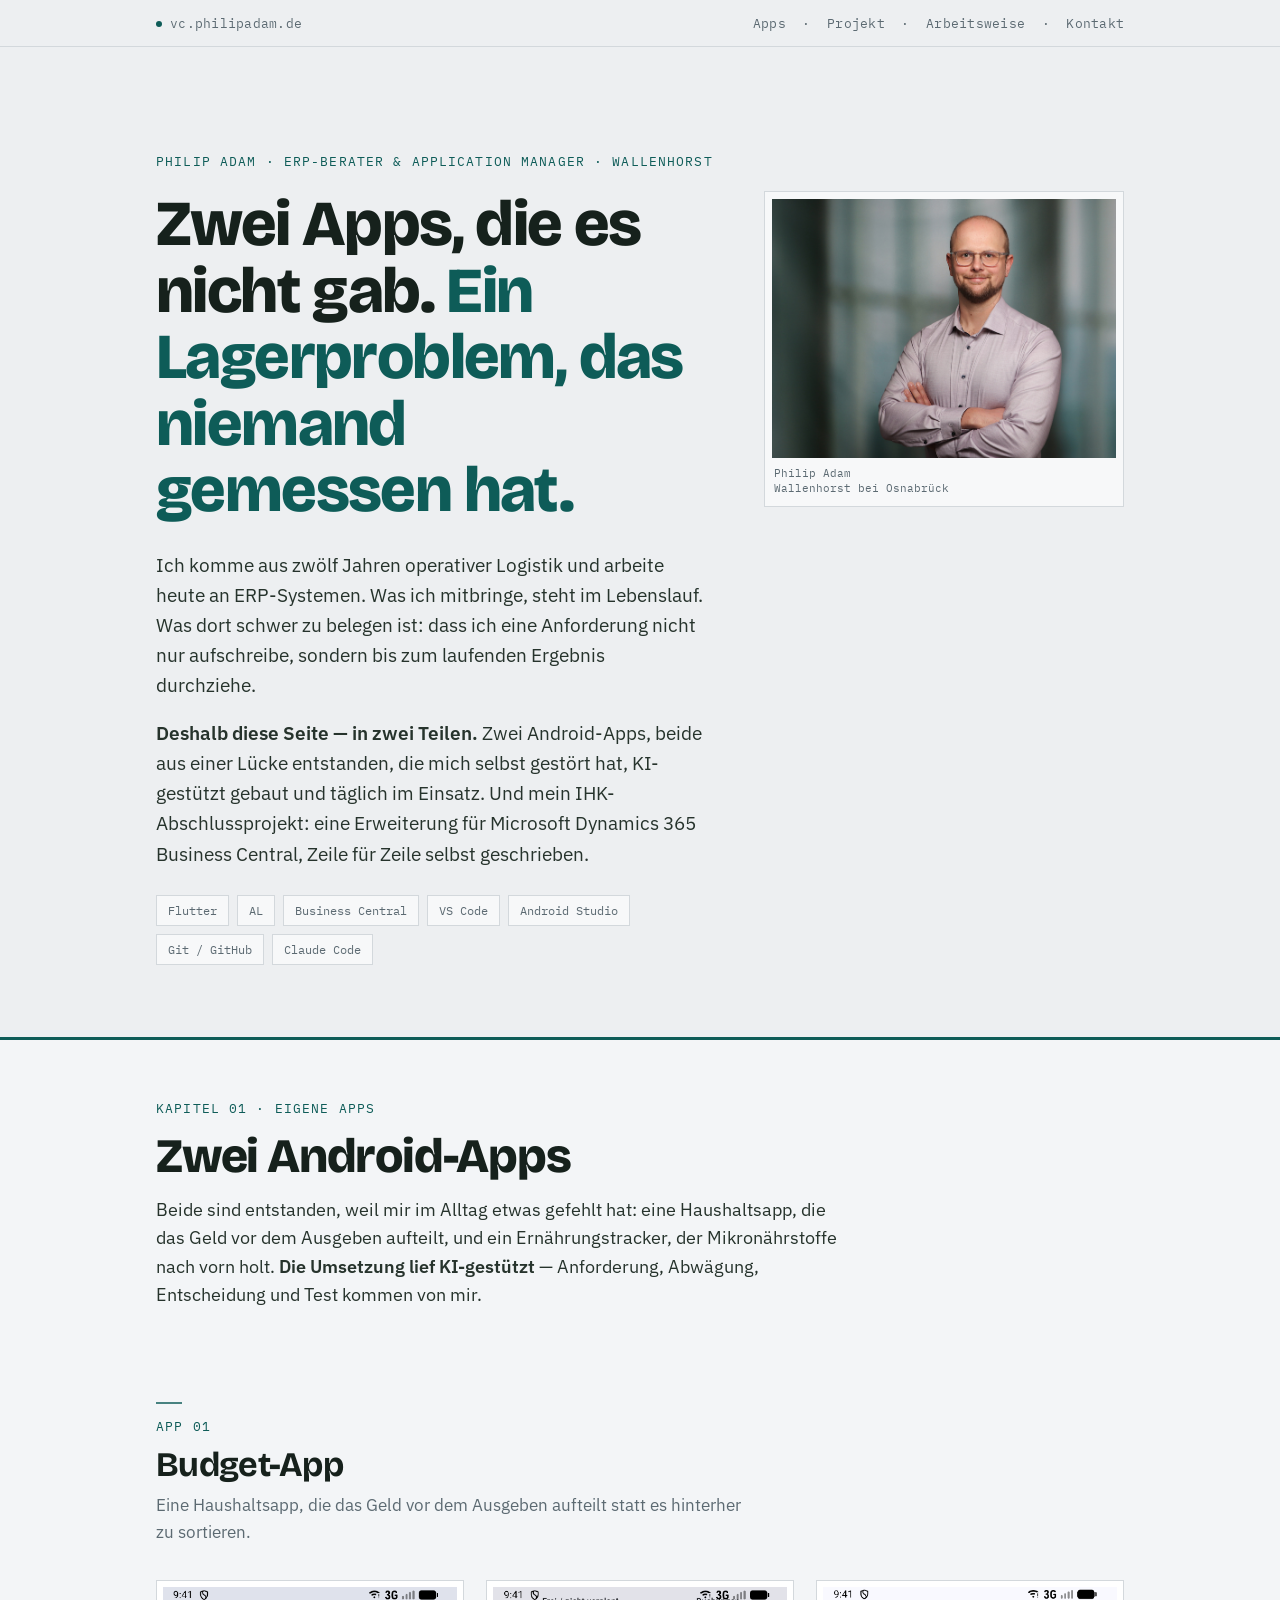
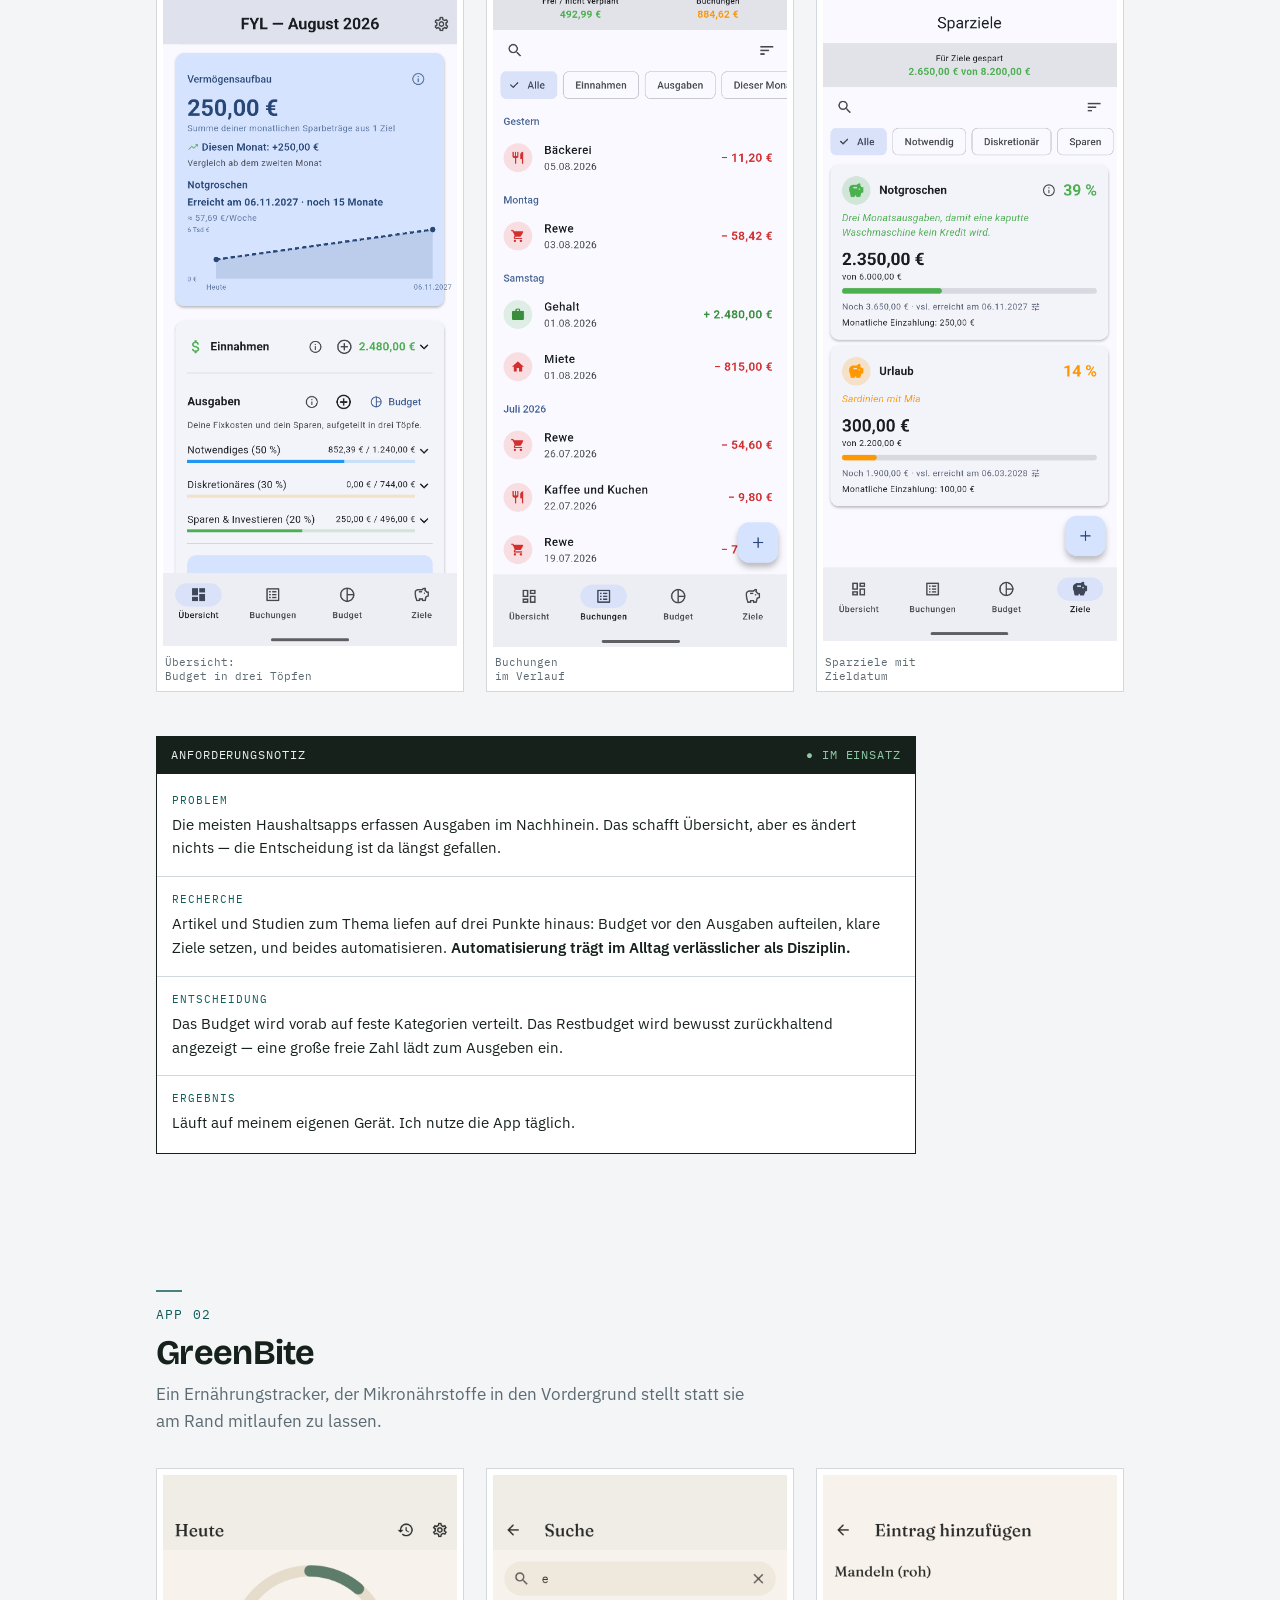
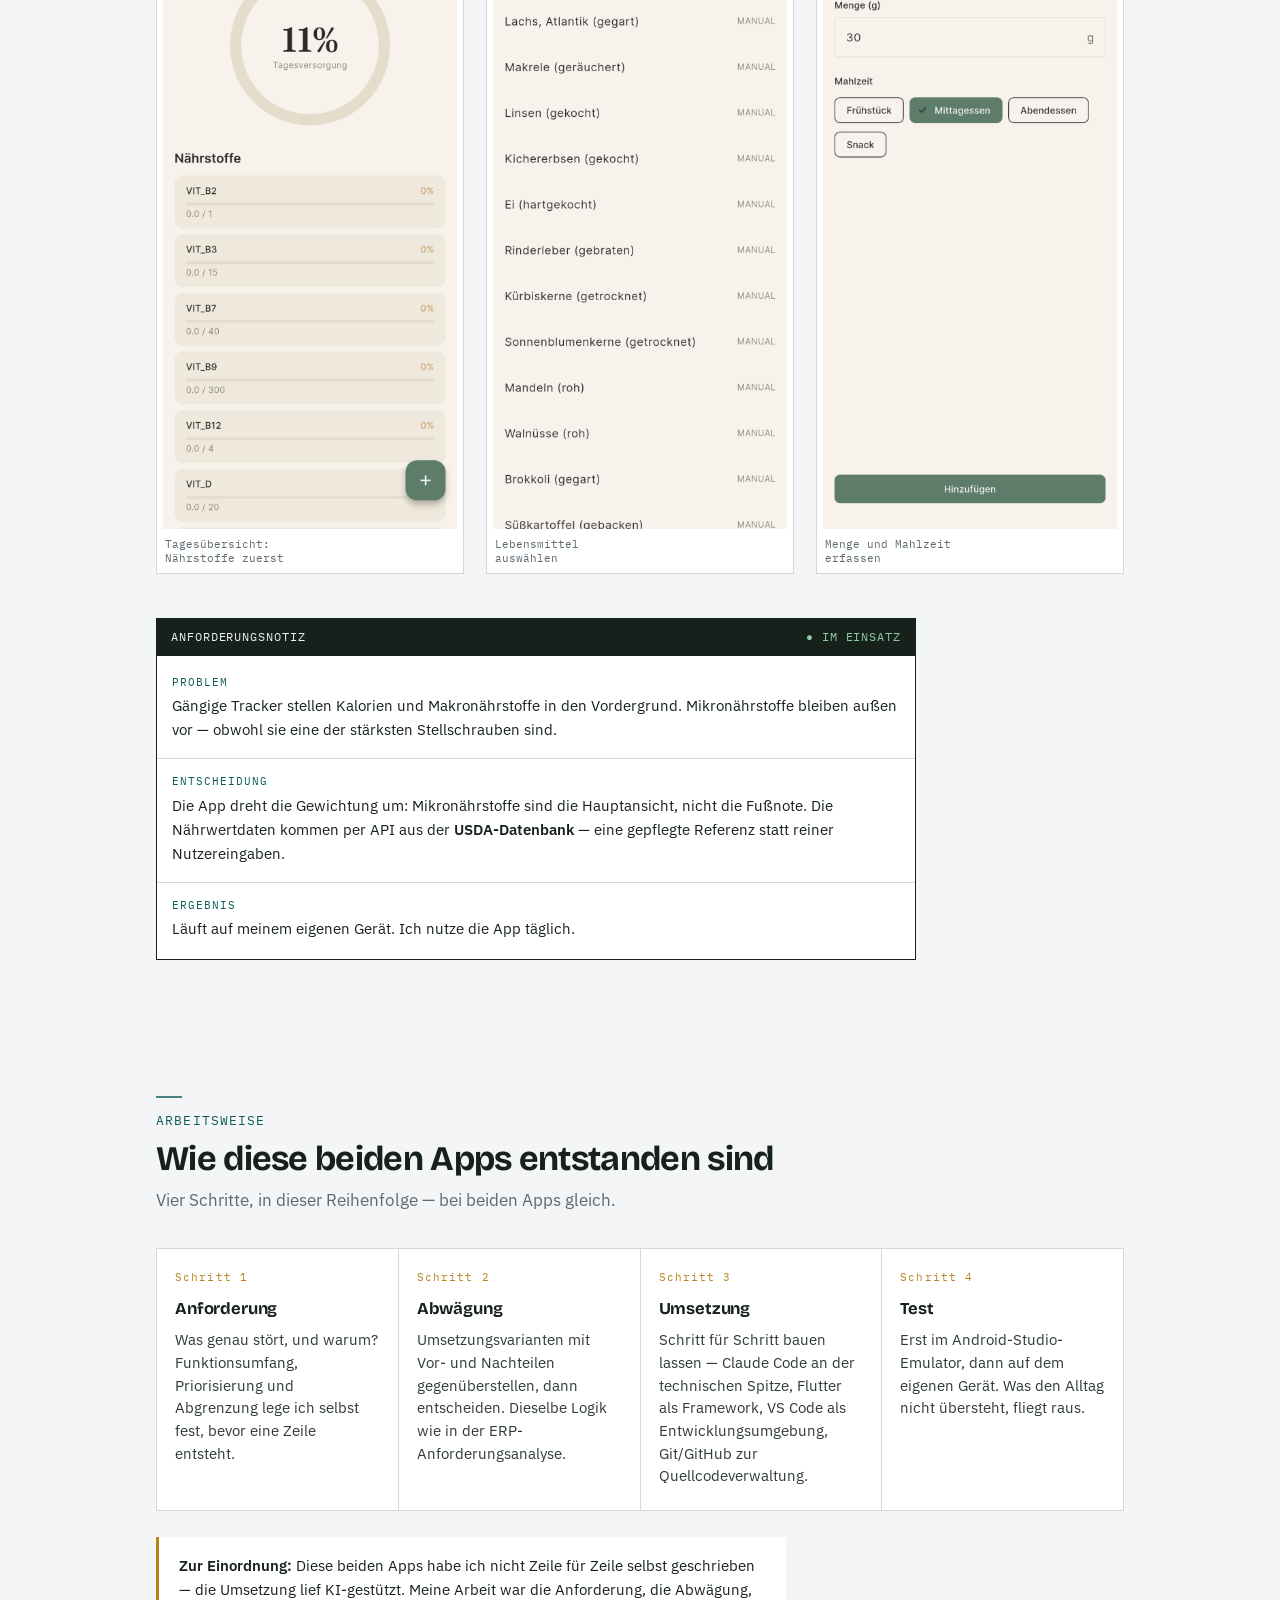
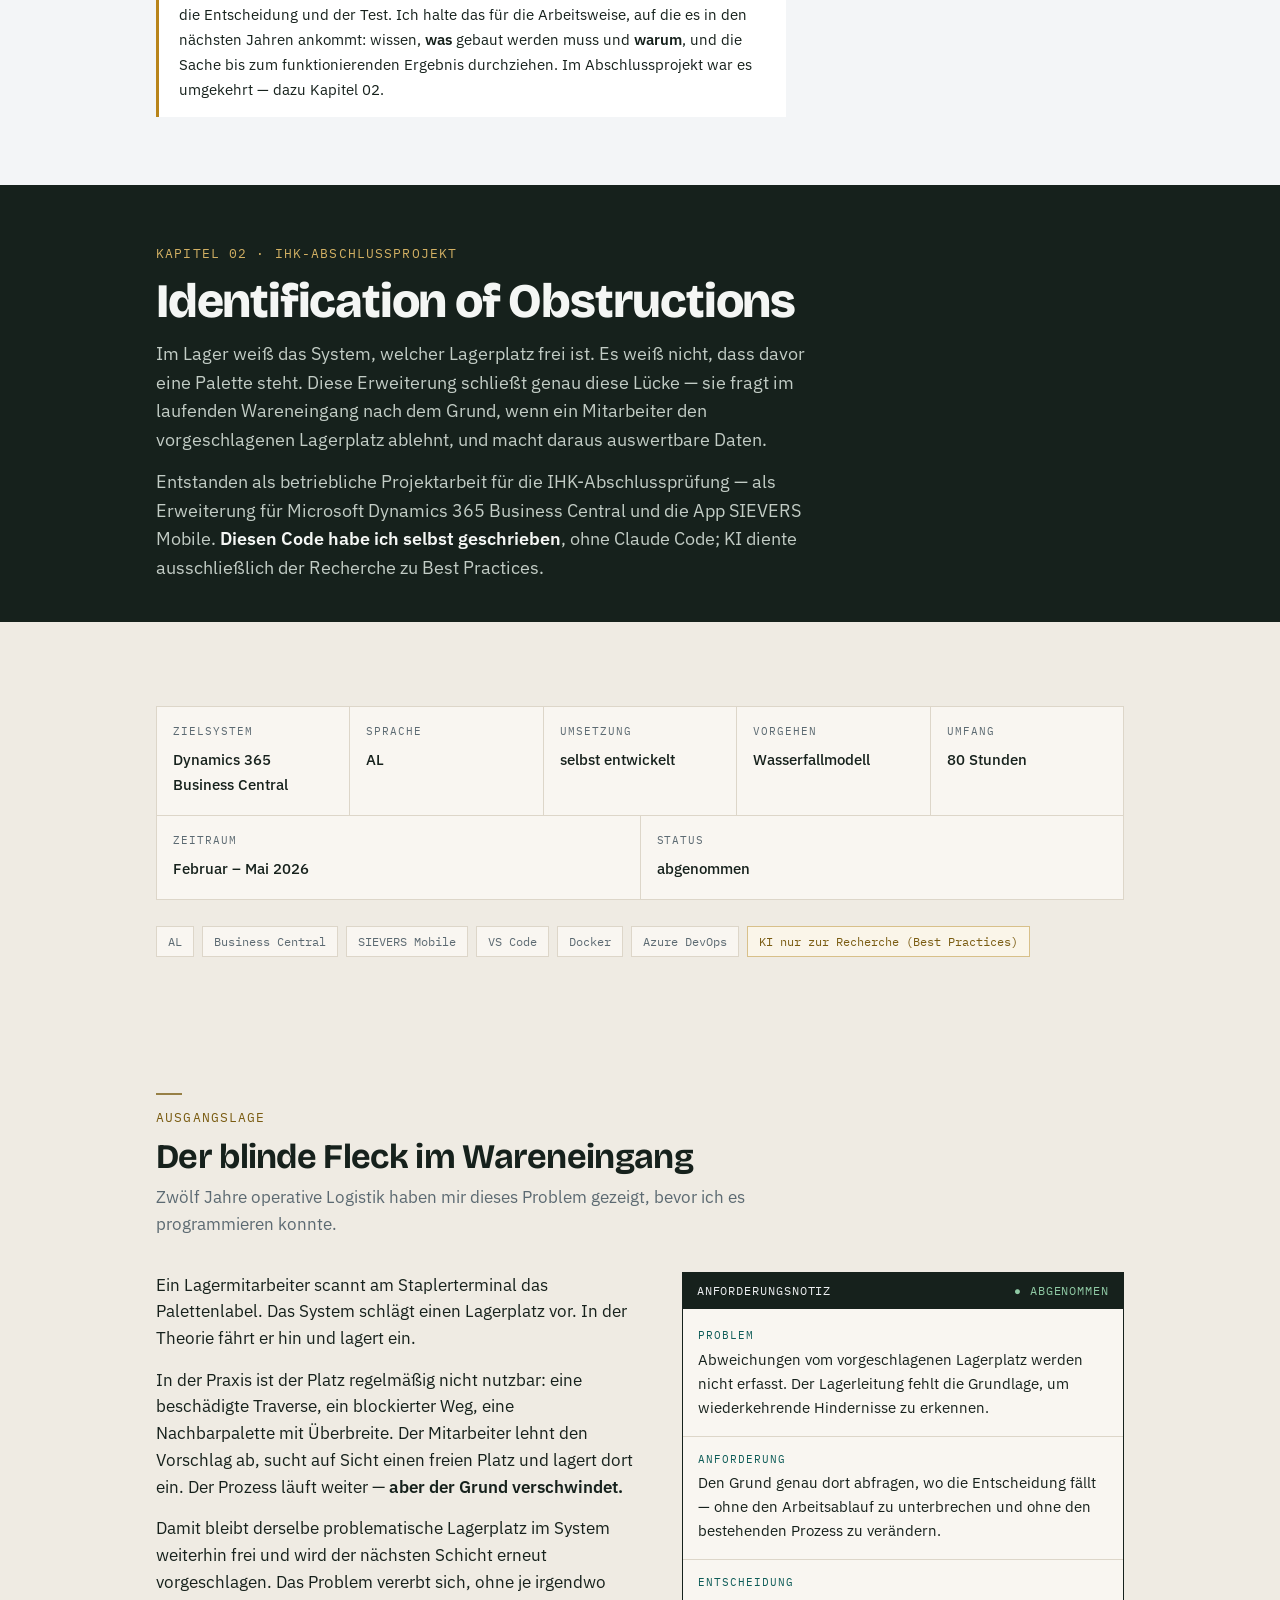
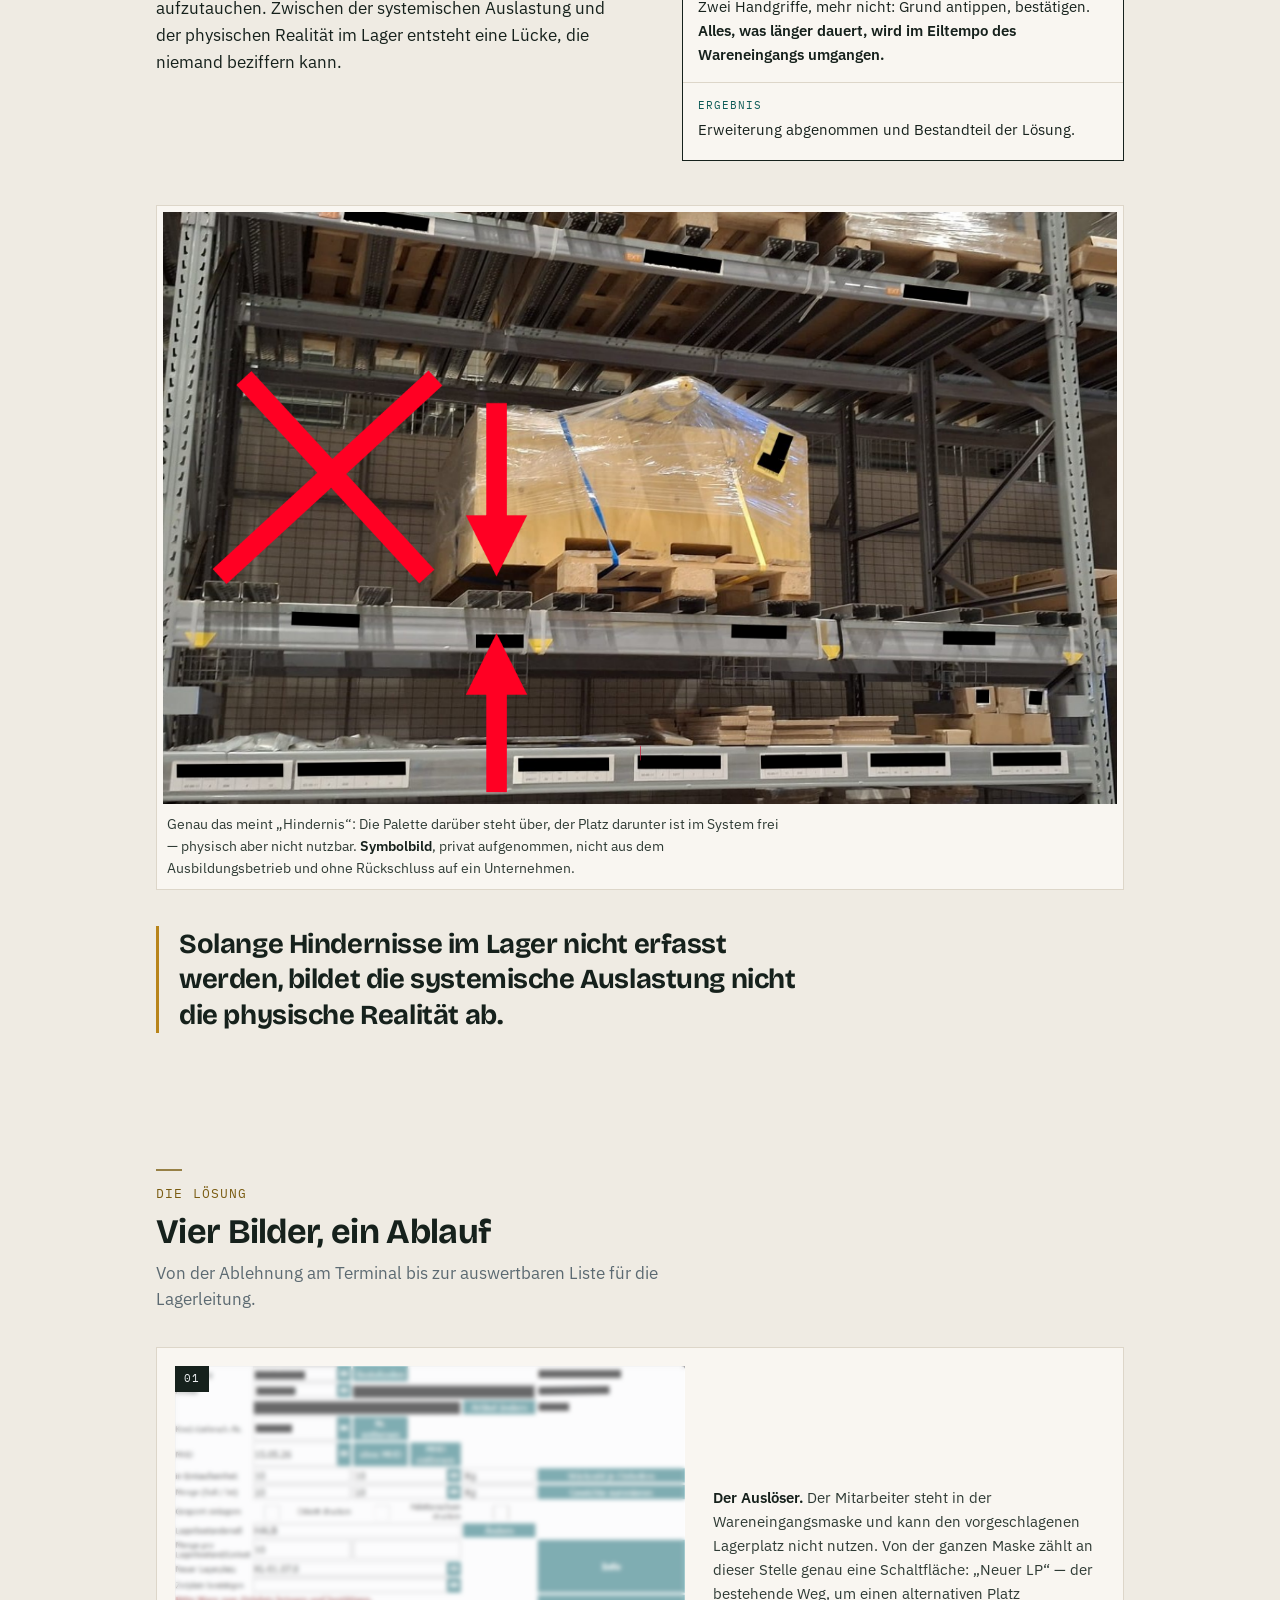
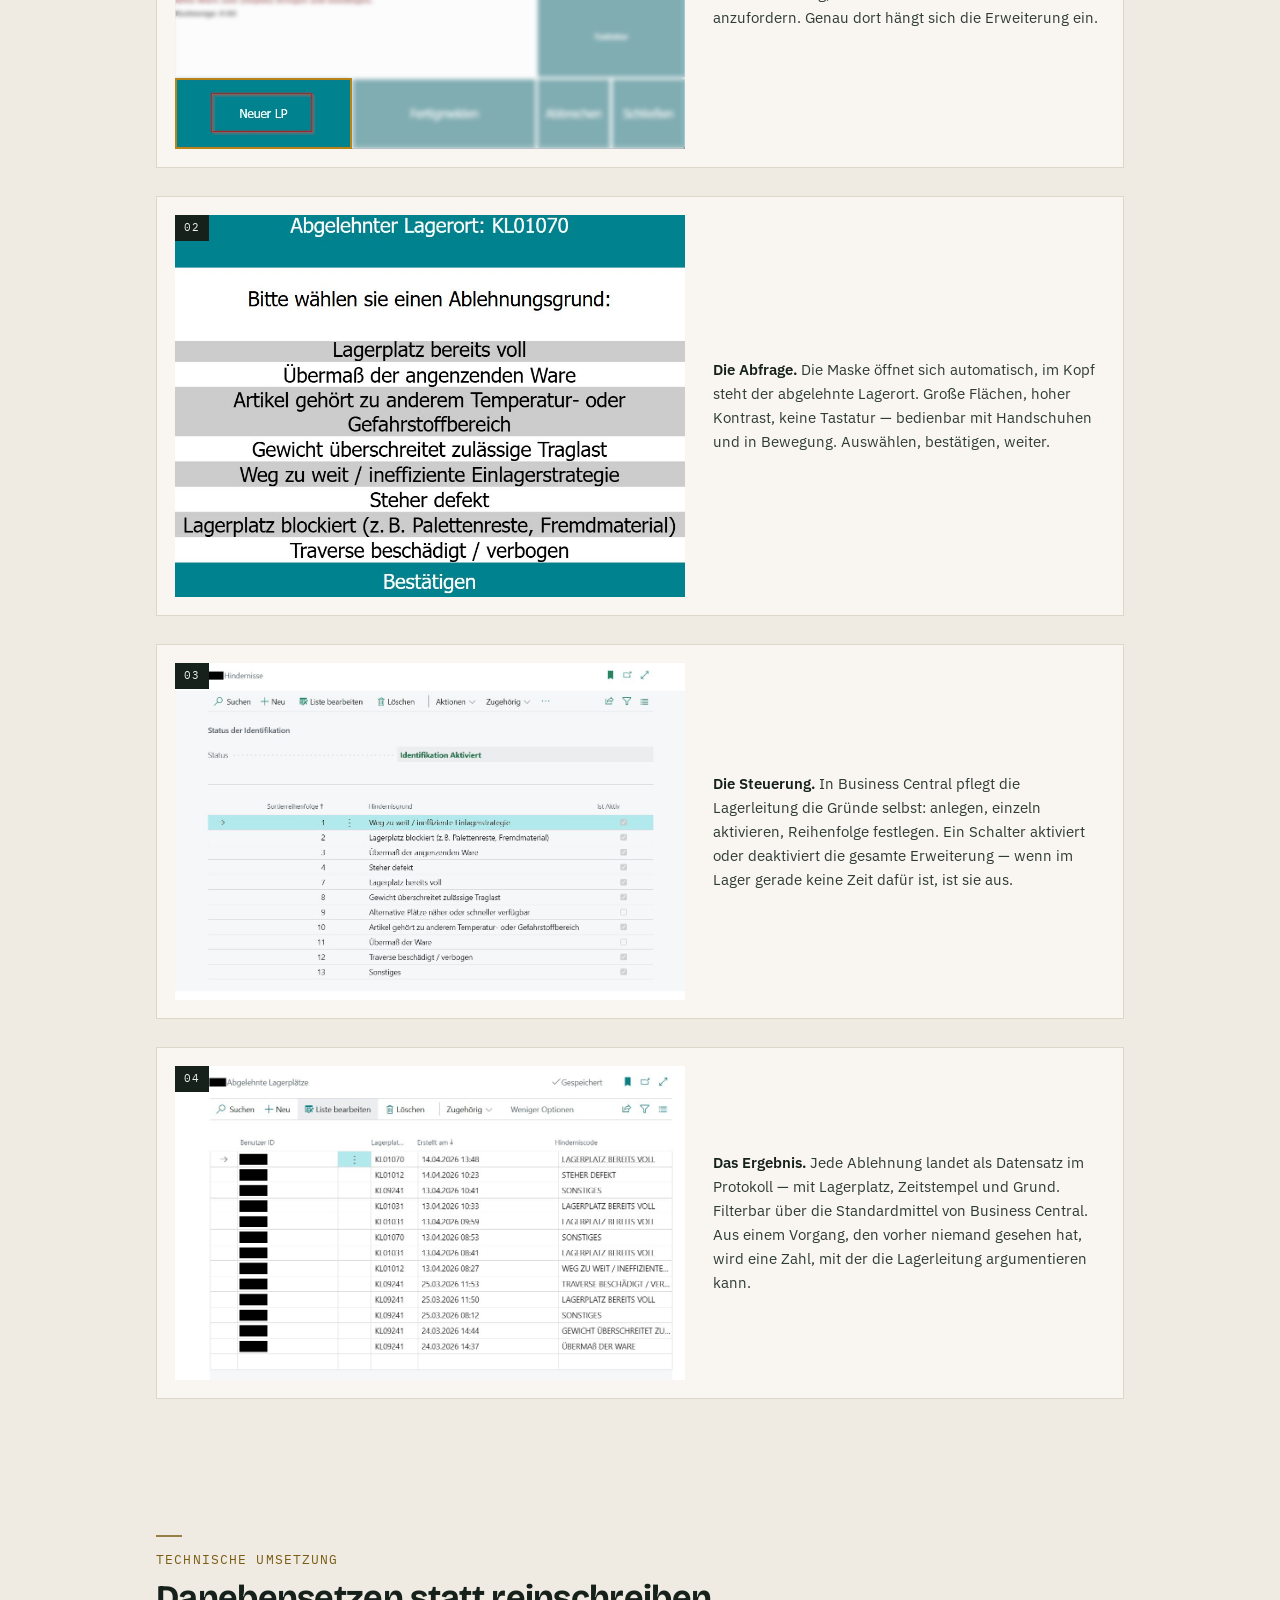
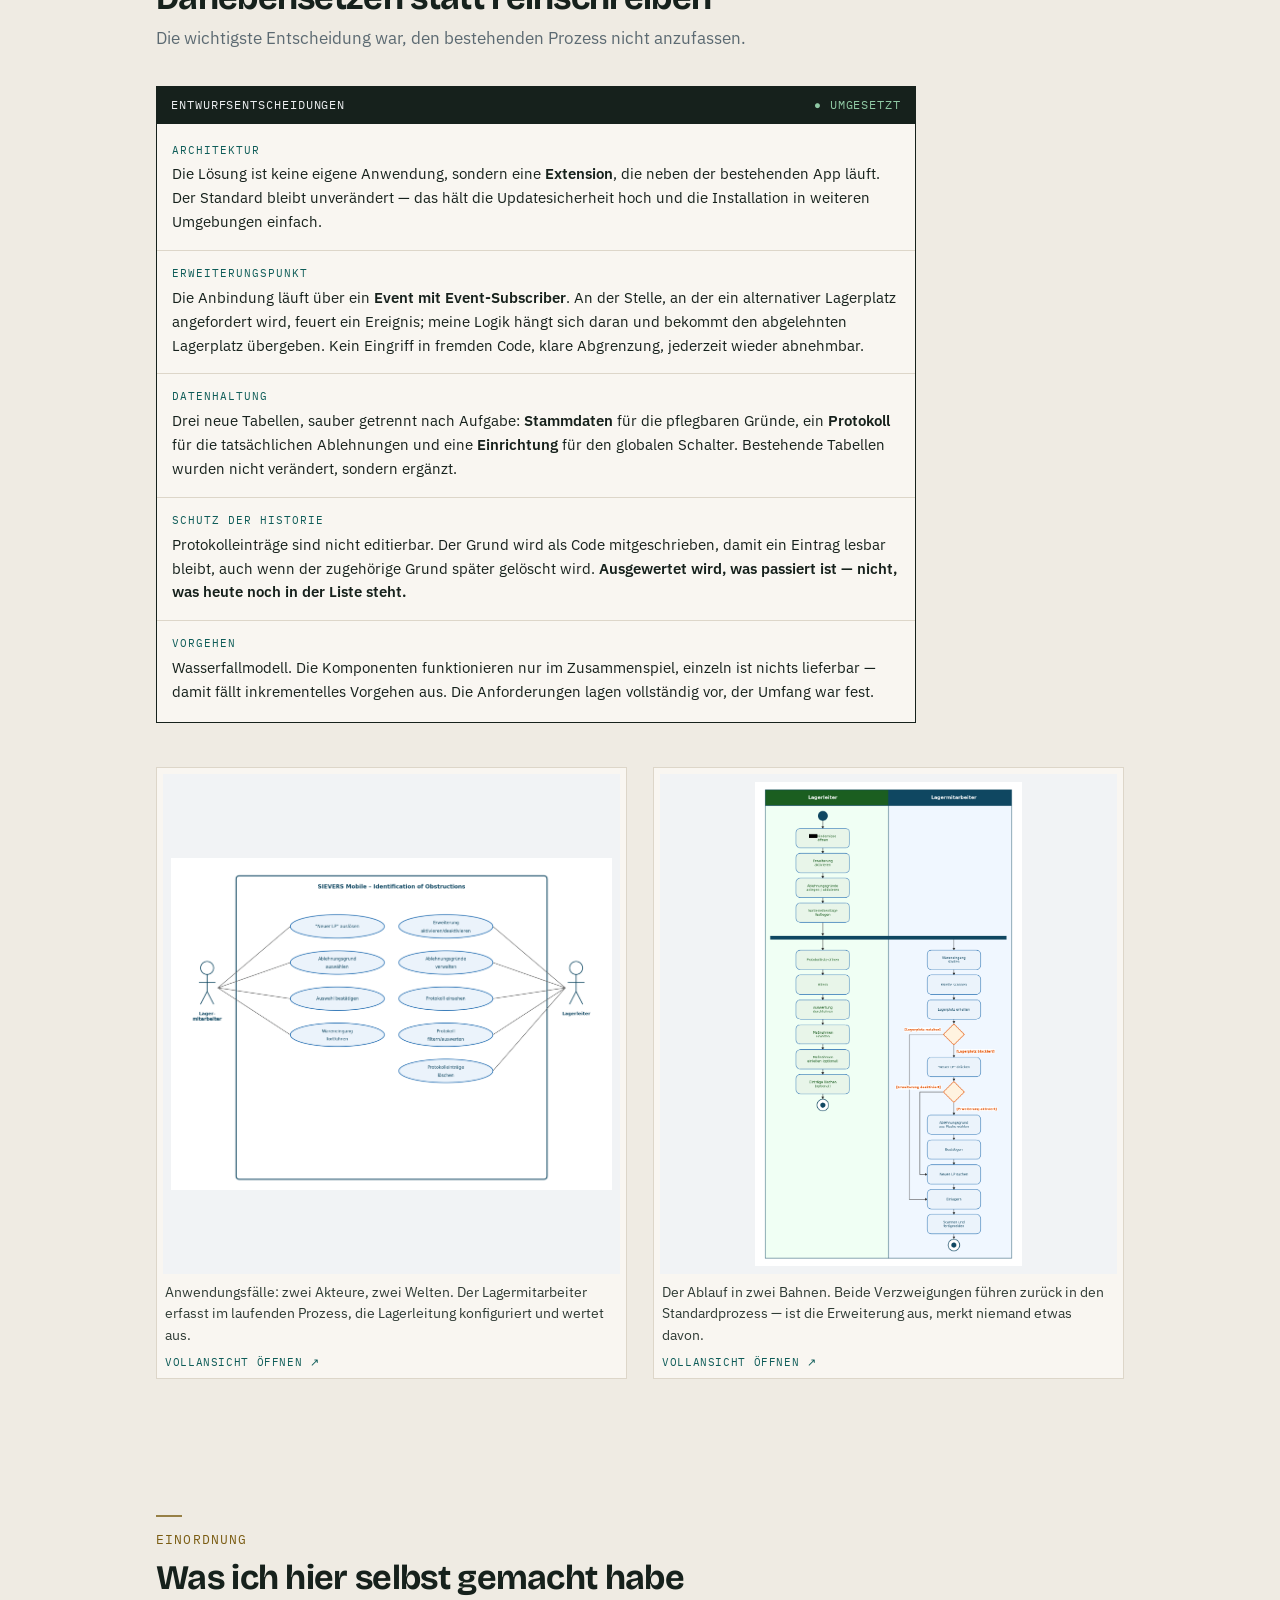
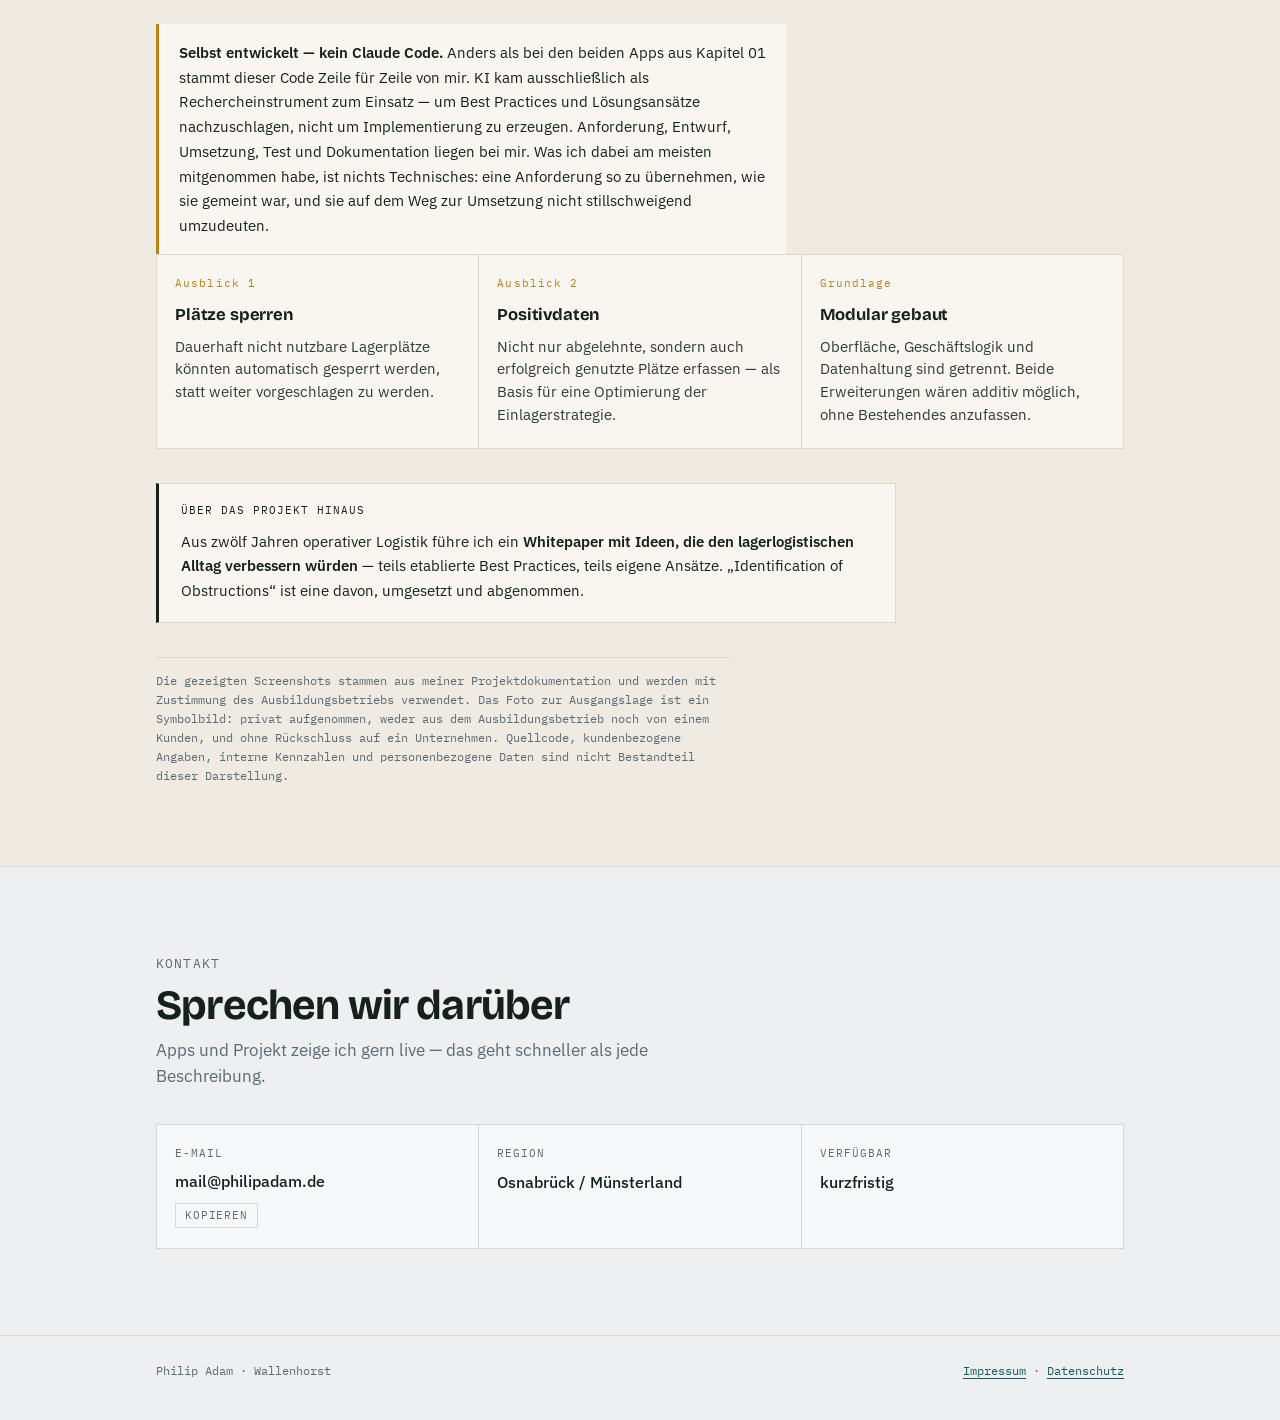
==== commit 1ea287ef: "Ich nutze sie täglich. zu: ich nutze die App täglich." ====
--- a/index.html
+++ b/index.html
@@ -103,7 +103,7 @@
             <dd>Das Budget wird vorab auf feste Kategorien verteilt. Das Restbudget wird bewusst zurückhaltend angezeigt — eine große freie Zahl lädt zum Ausgeben ein.</dd>
 
             <dt>Ergebnis</dt>
-            <dd>Läuft auf meinem eigenen Gerät. Ich nutze sie täglich.</dd>
+            <dd>Läuft auf meinem eigenen Gerät. Ich nutze die App täglich.</dd>
           </dl>
         </div>
       </div>
@@ -143,7 +143,7 @@
             <dd>Die App dreht die Gewichtung um: Mikronährstoffe sind die Hauptansicht, nicht die Fußnote. Die Nährwertdaten kommen per API aus der <b>USDA-Datenbank</b> — eine gepflegte Referenz statt reiner Nutzereingaben.</dd>
 
             <dt>Ergebnis</dt>
-            <dd>Läuft auf meinem eigenen Gerät. Ich nutze sie täglich.</dd>
+            <dd>Läuft auf meinem eigenen Gerät. Ich nutze die App täglich.</dd>
           </dl>
         </div>
       </div>
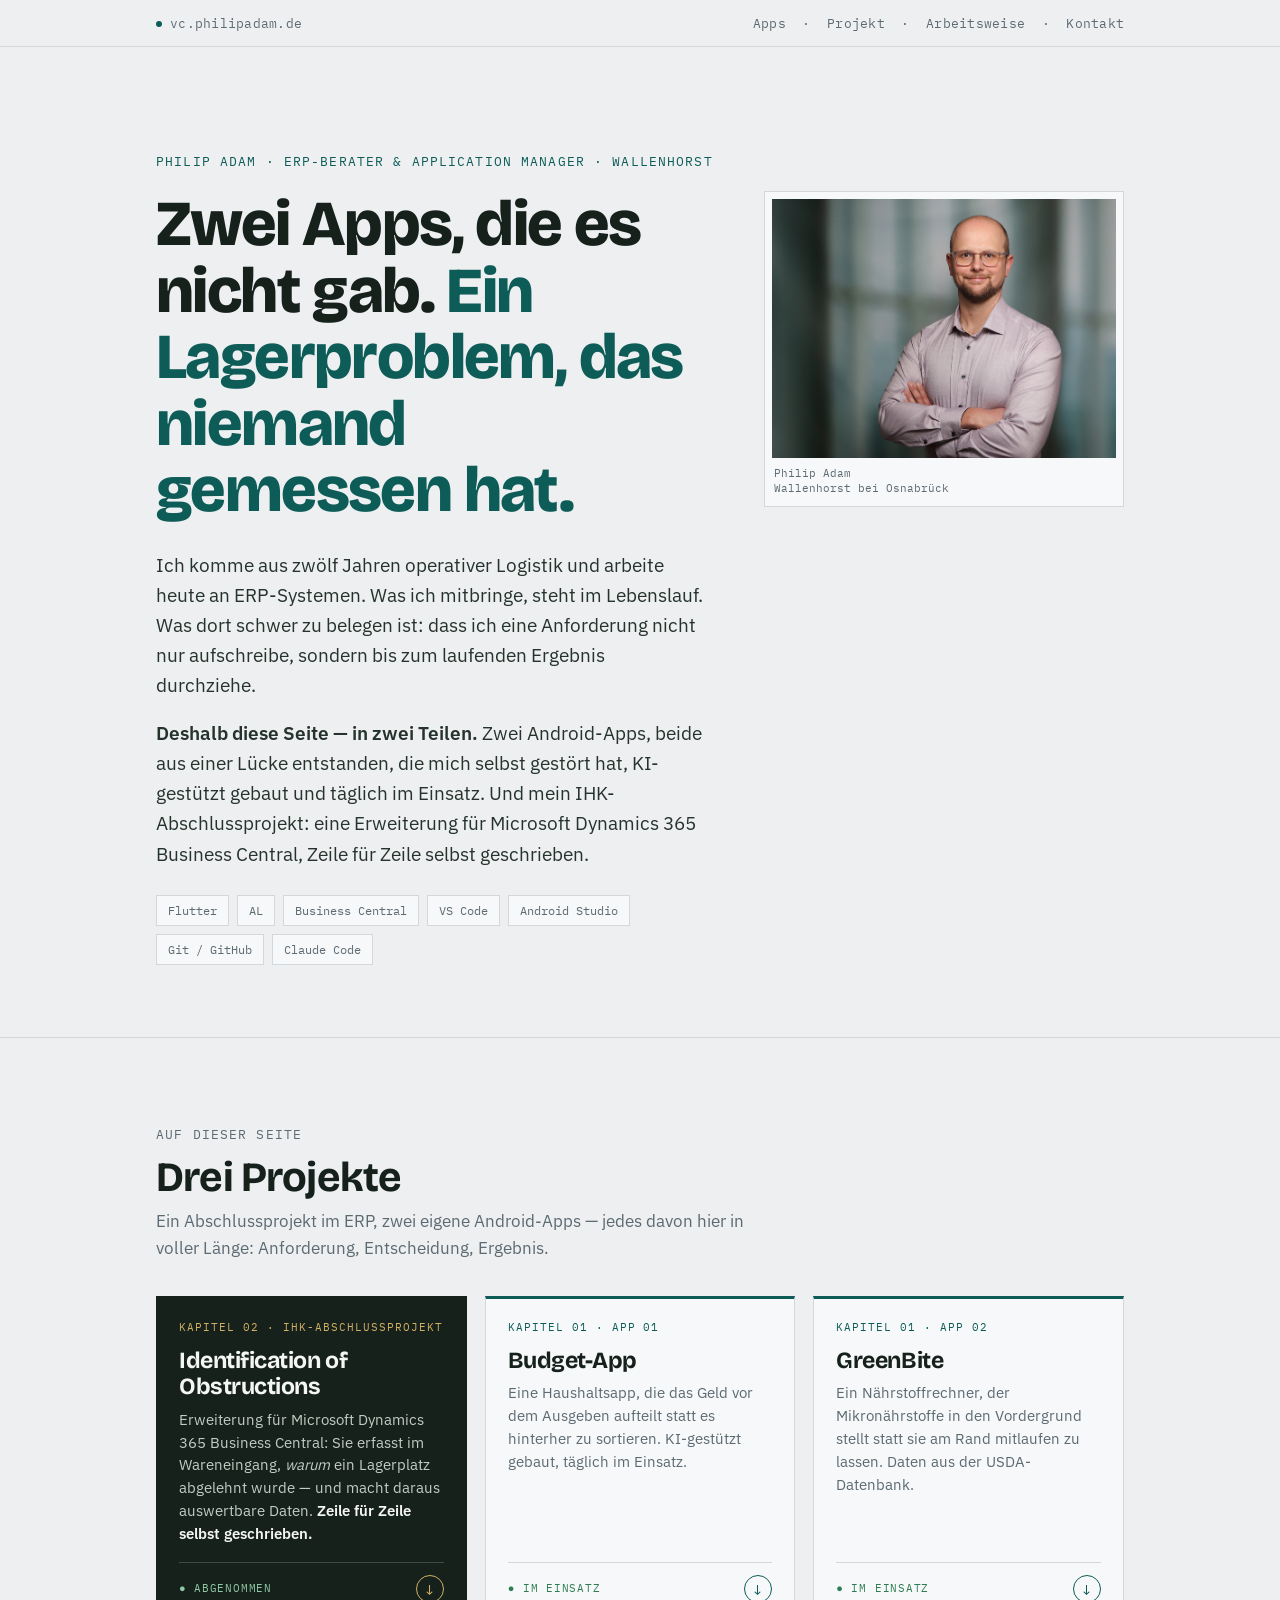
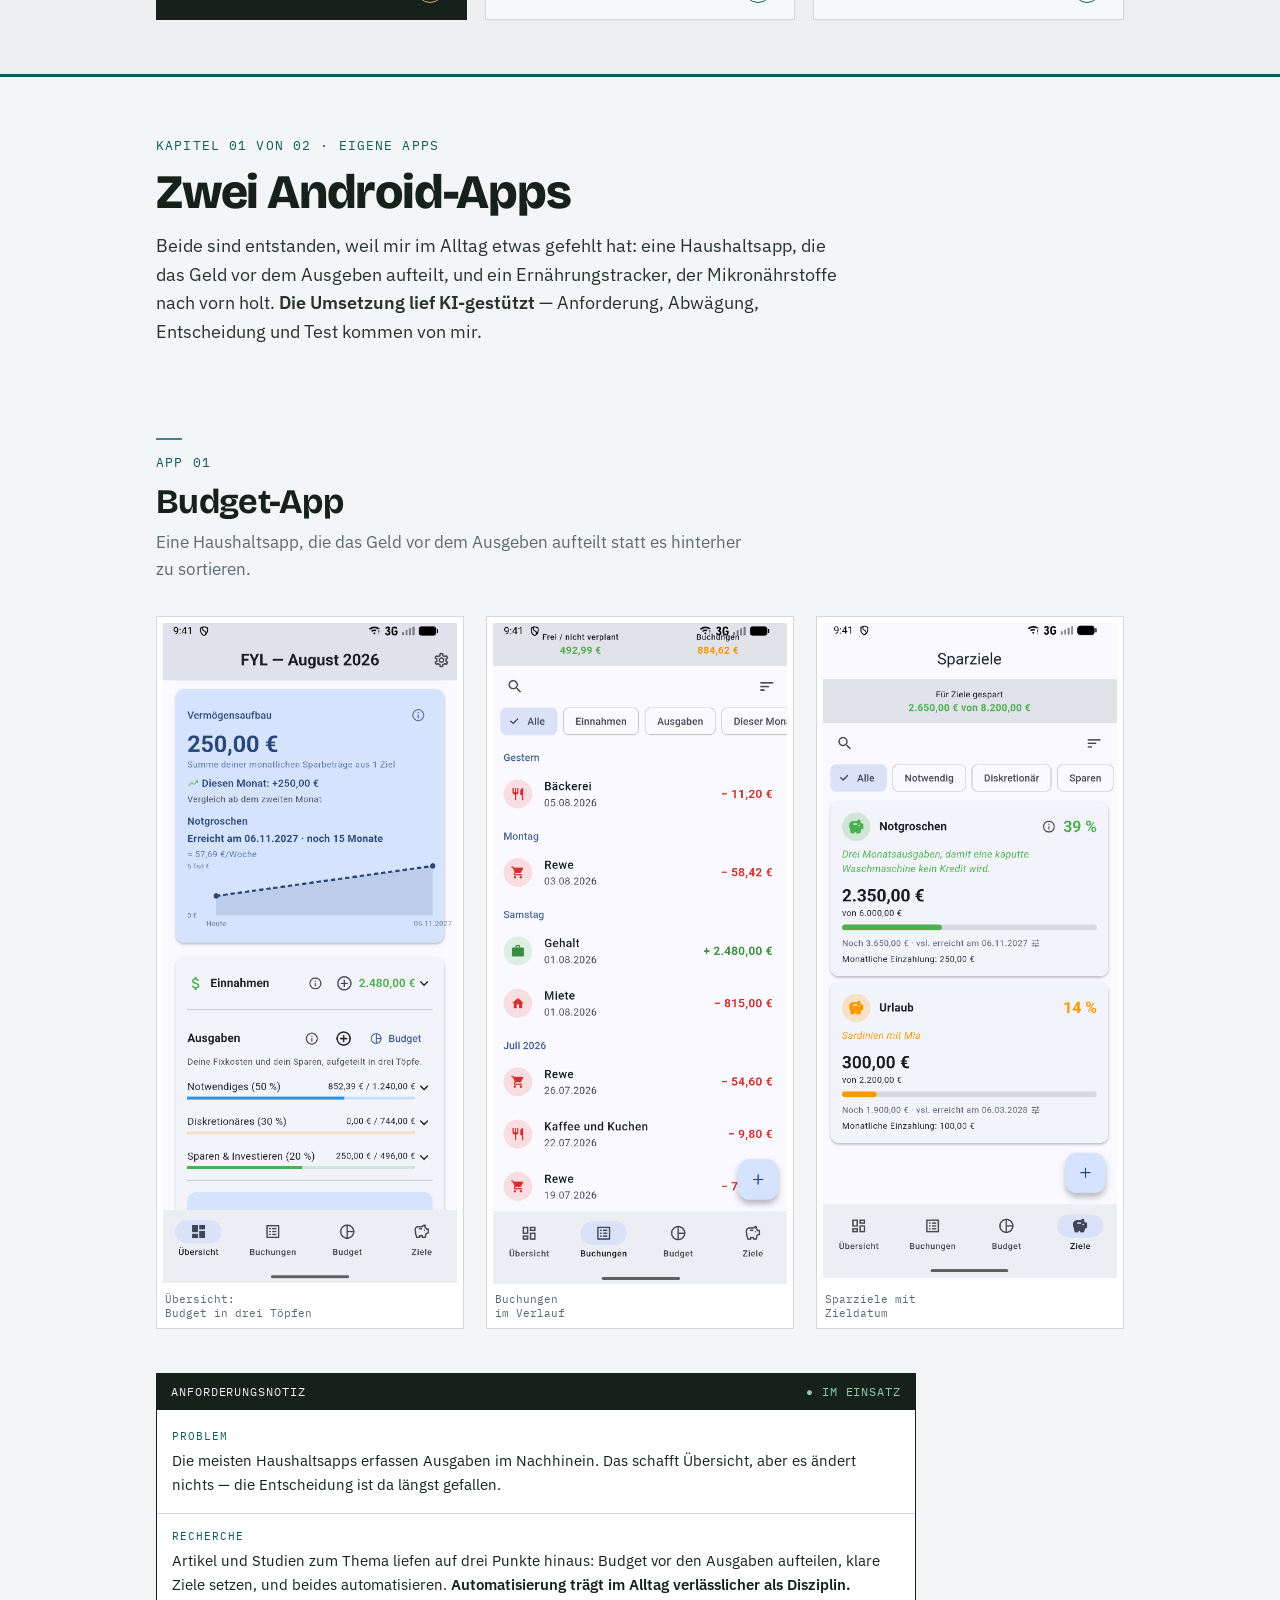
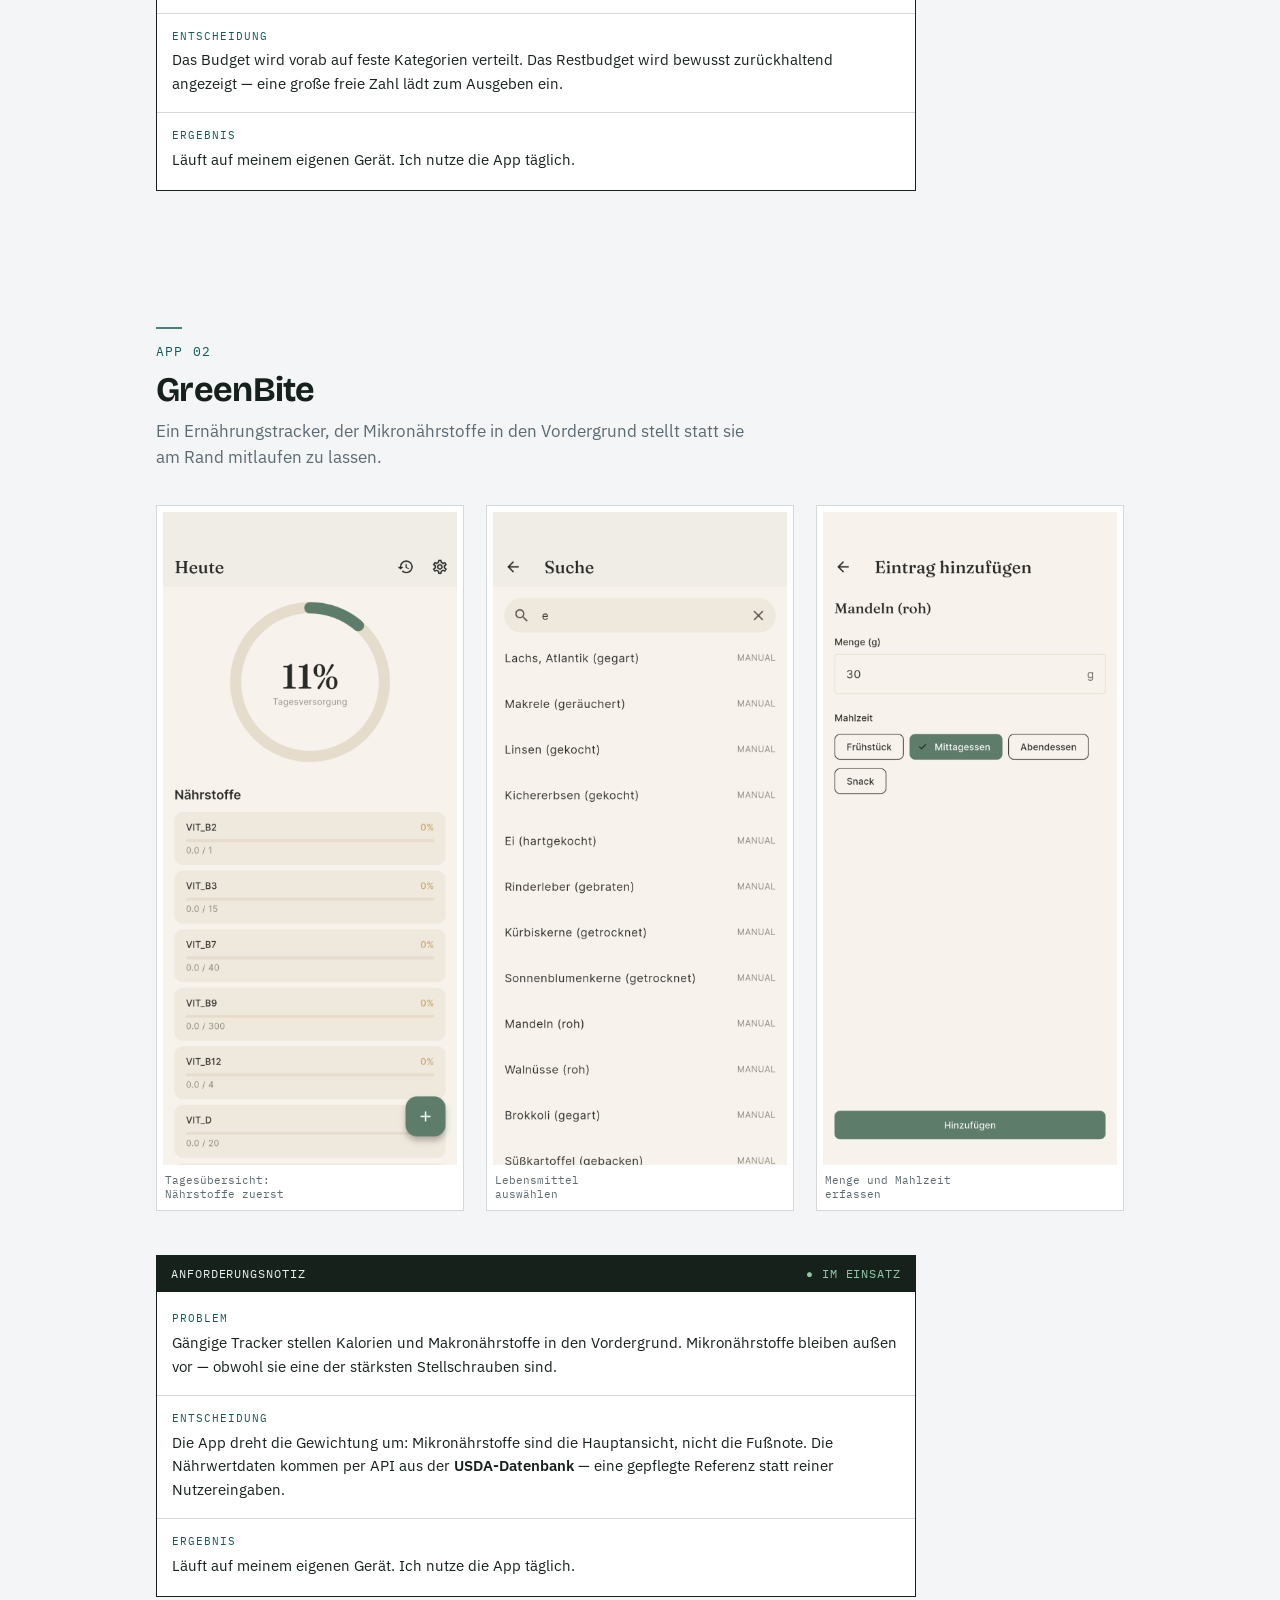
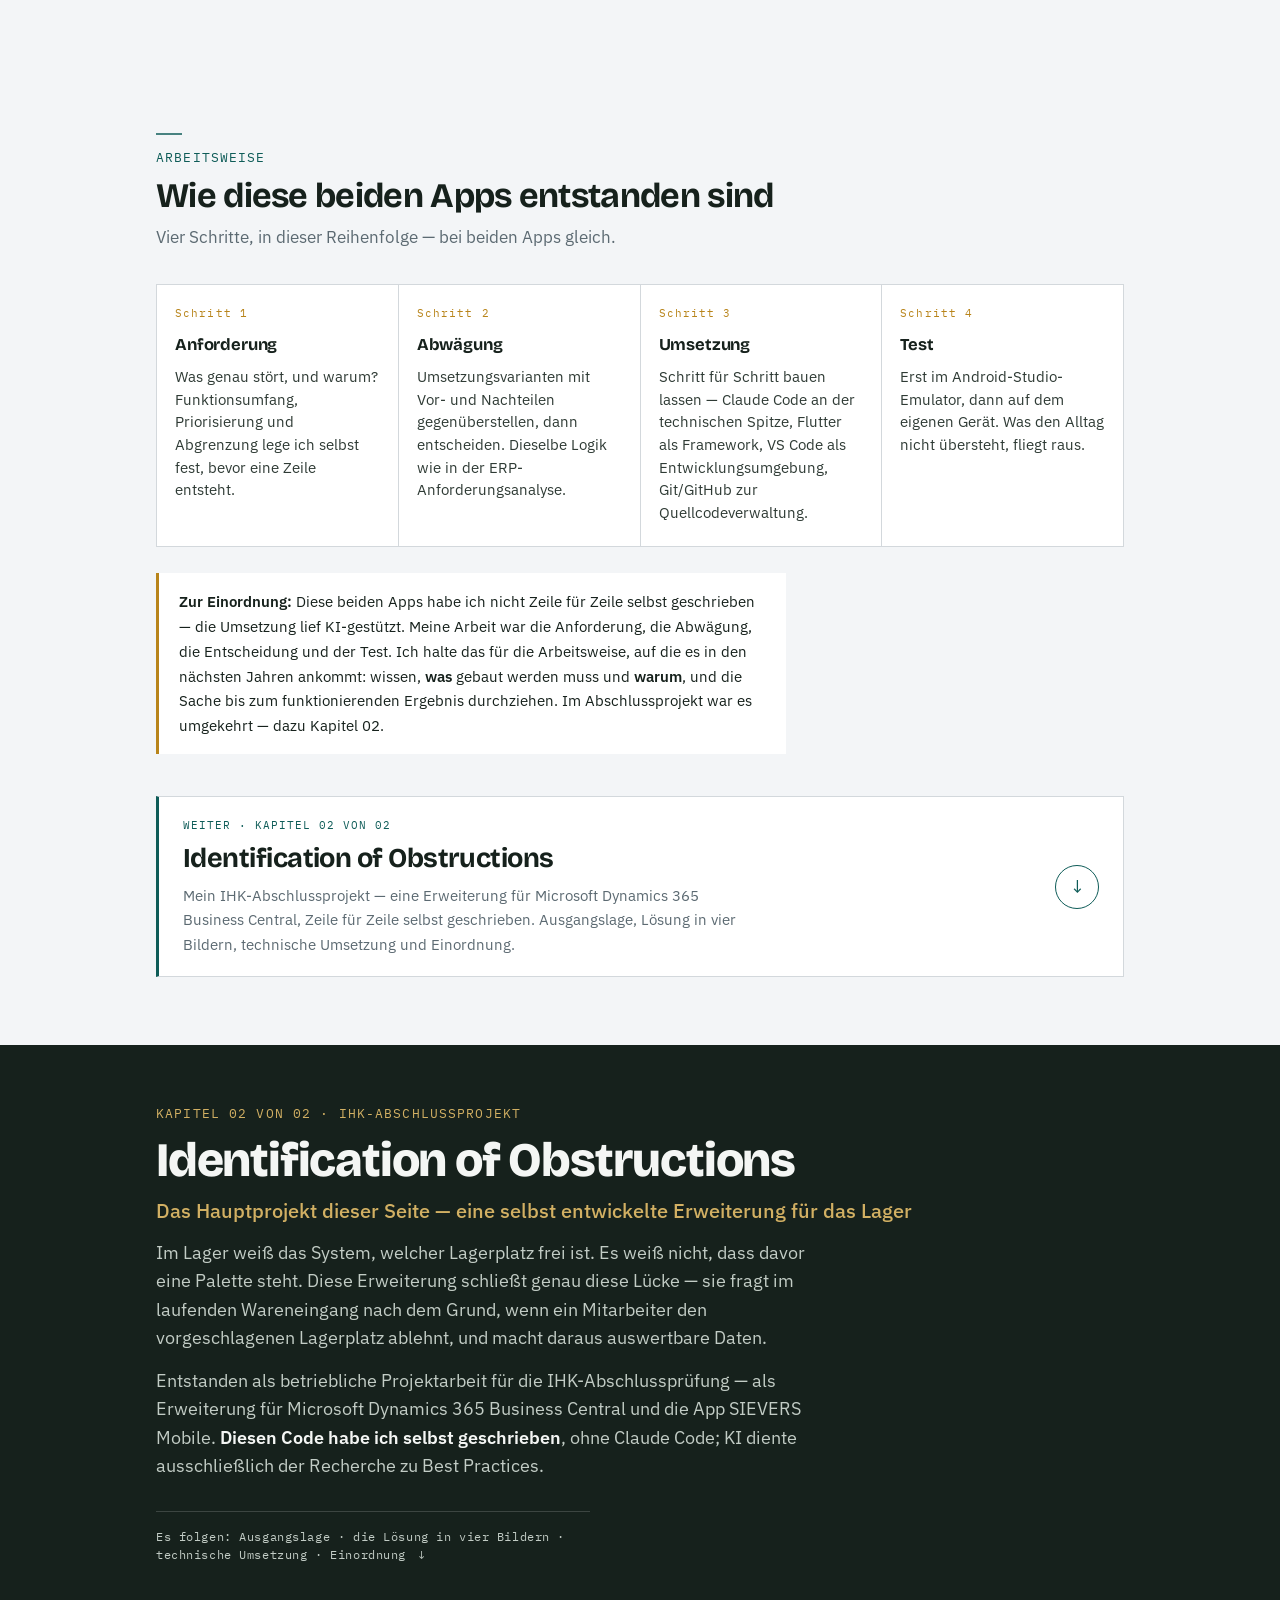
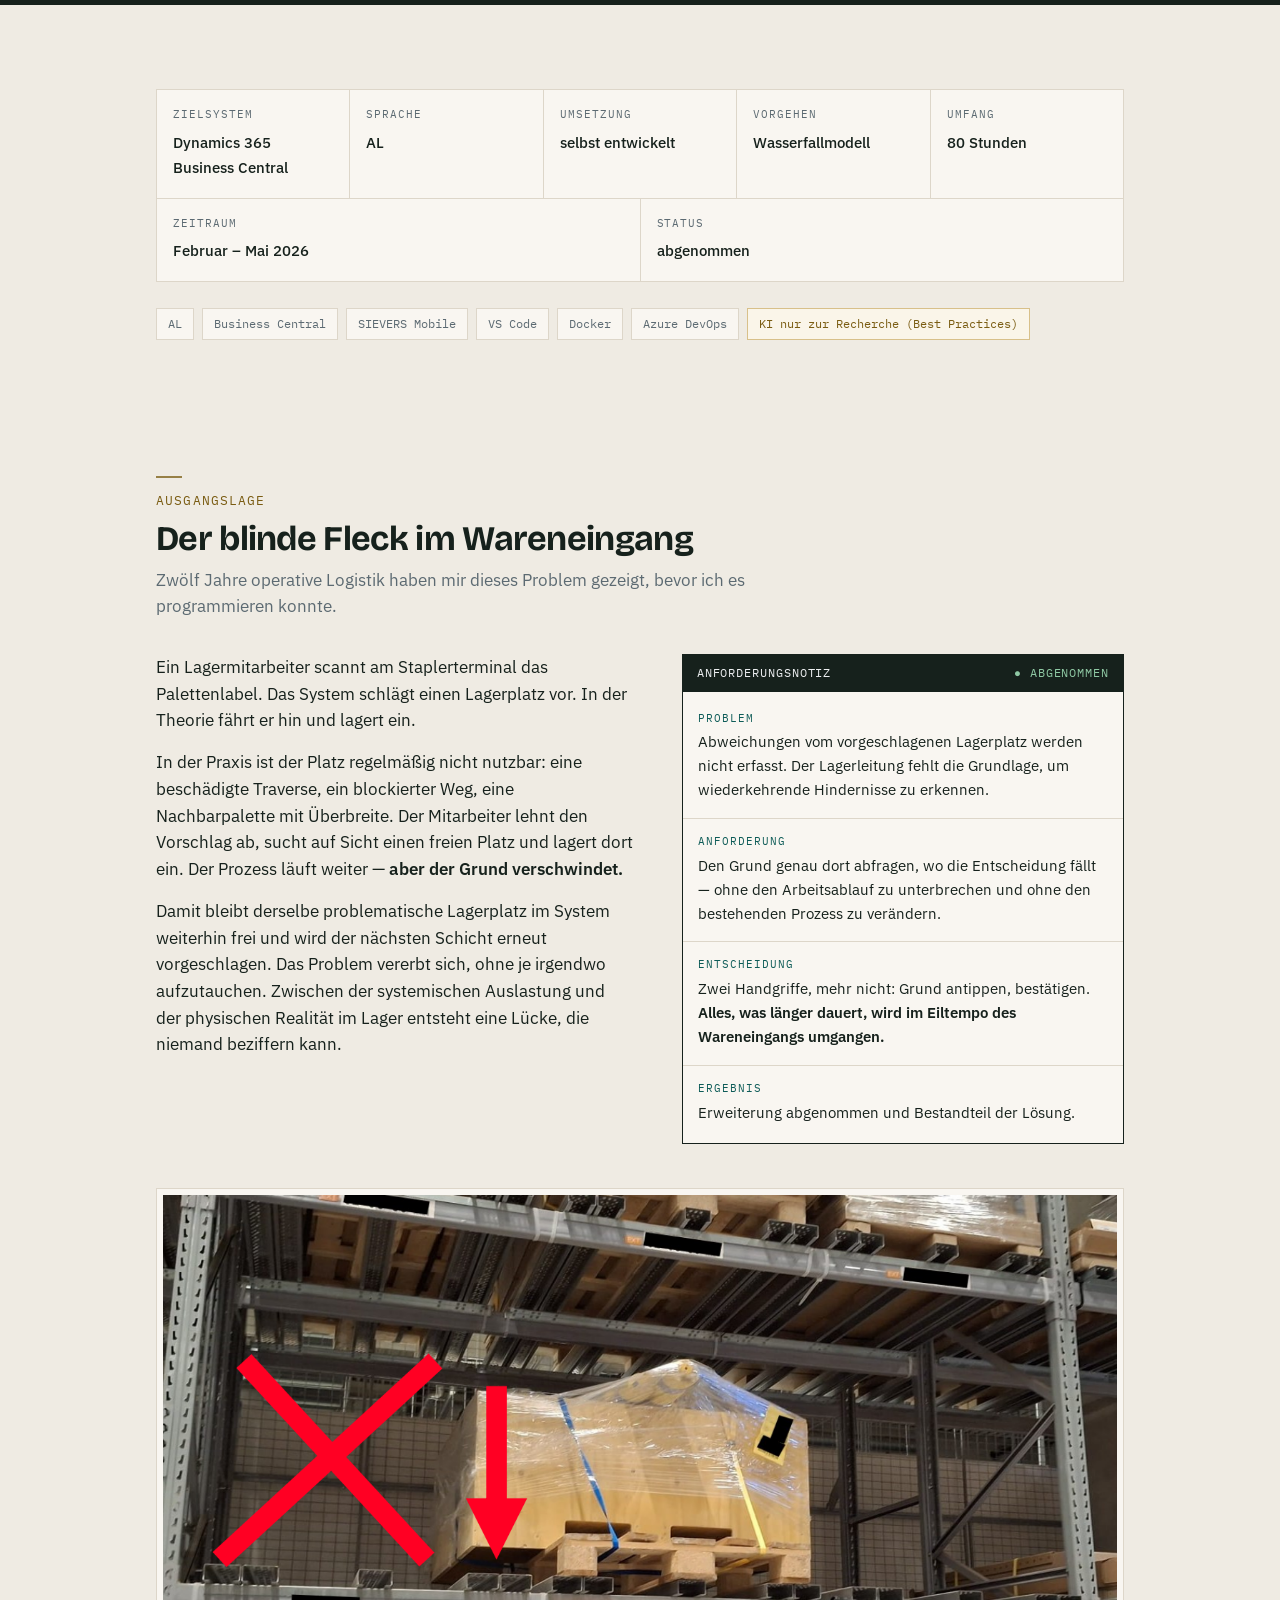
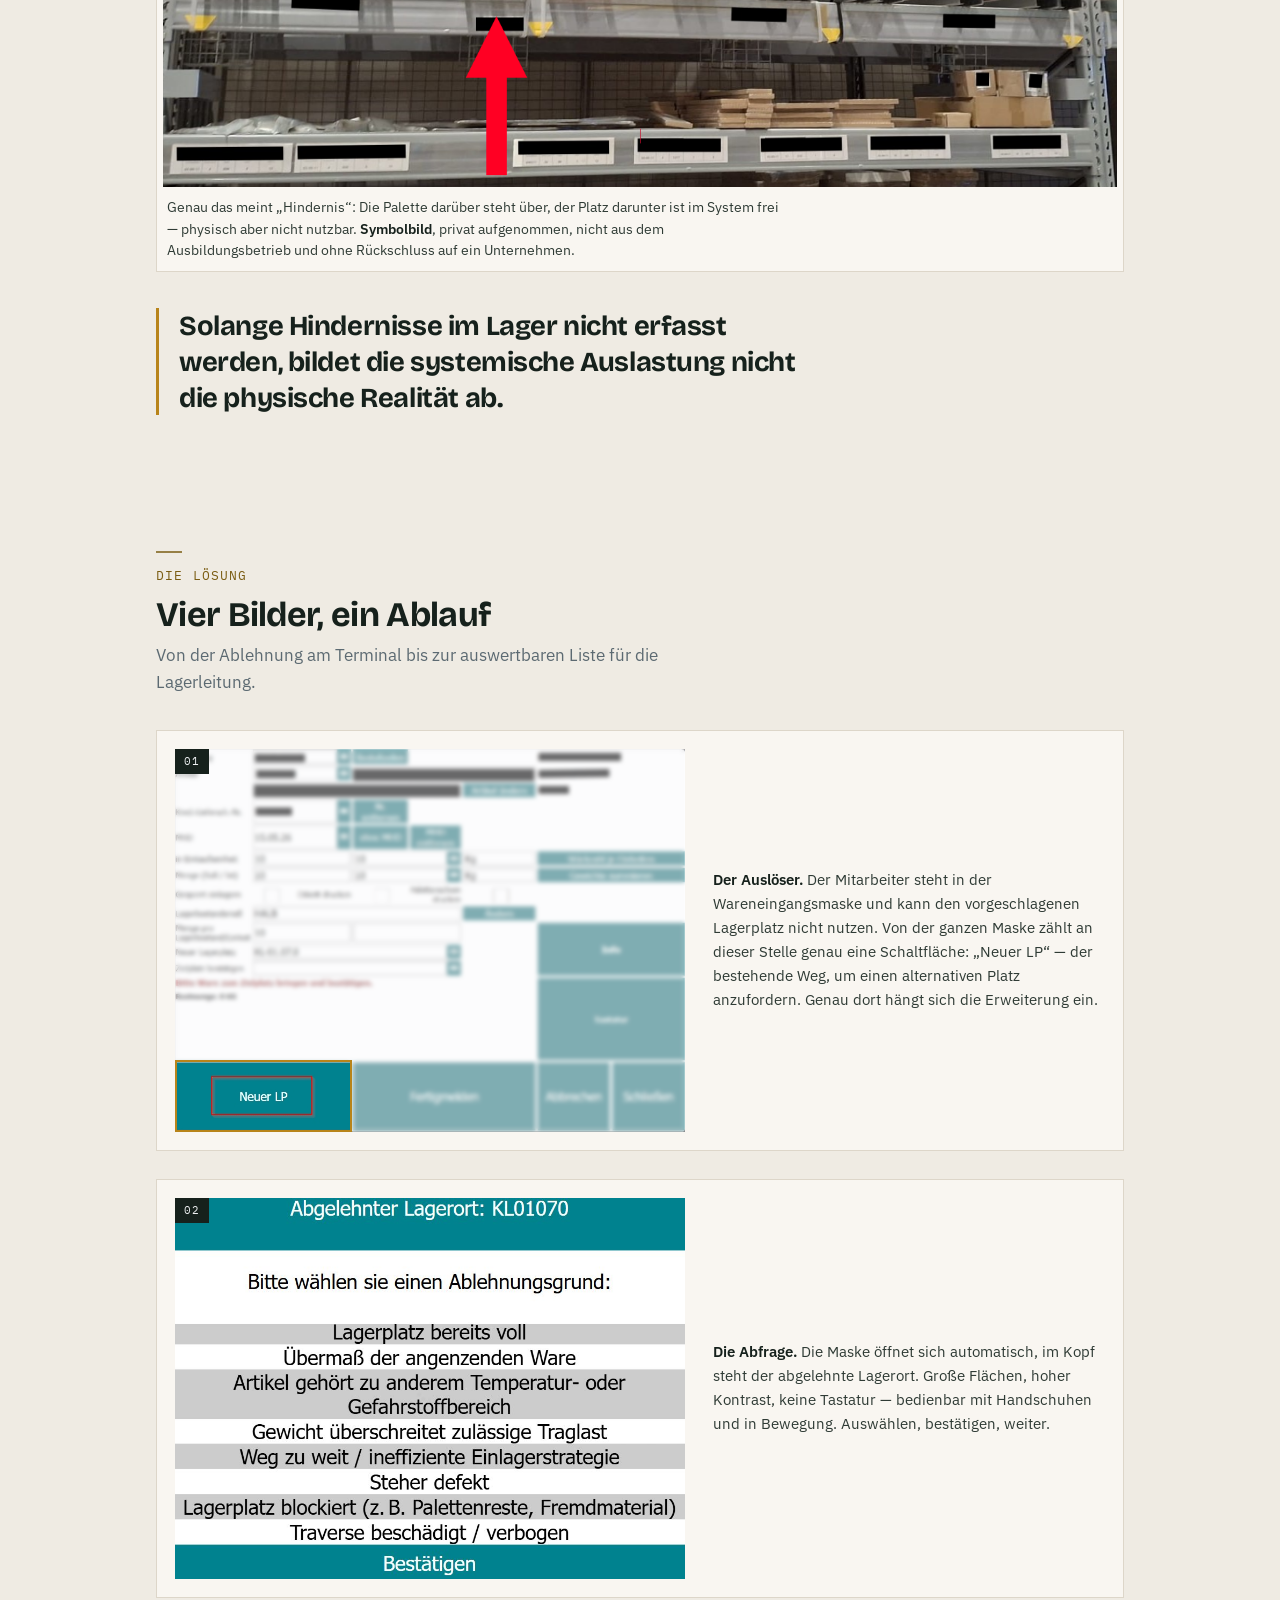
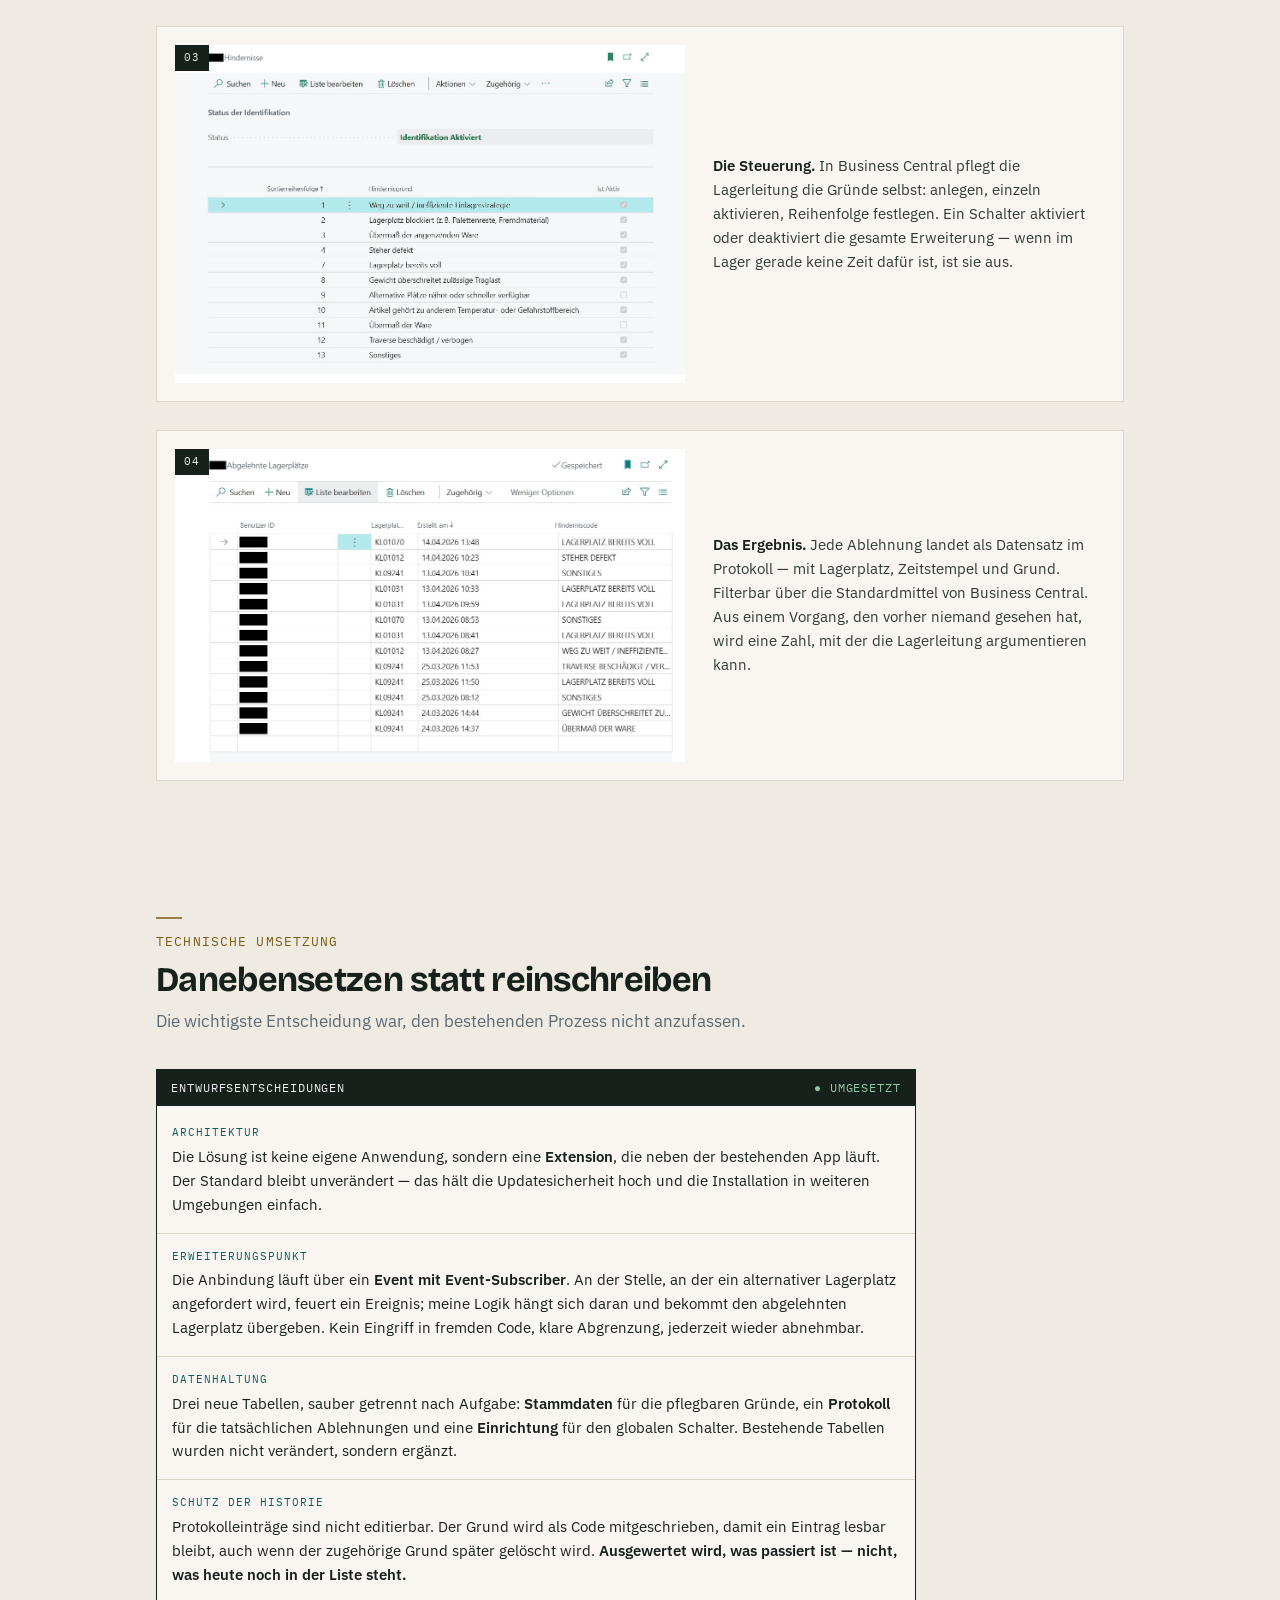
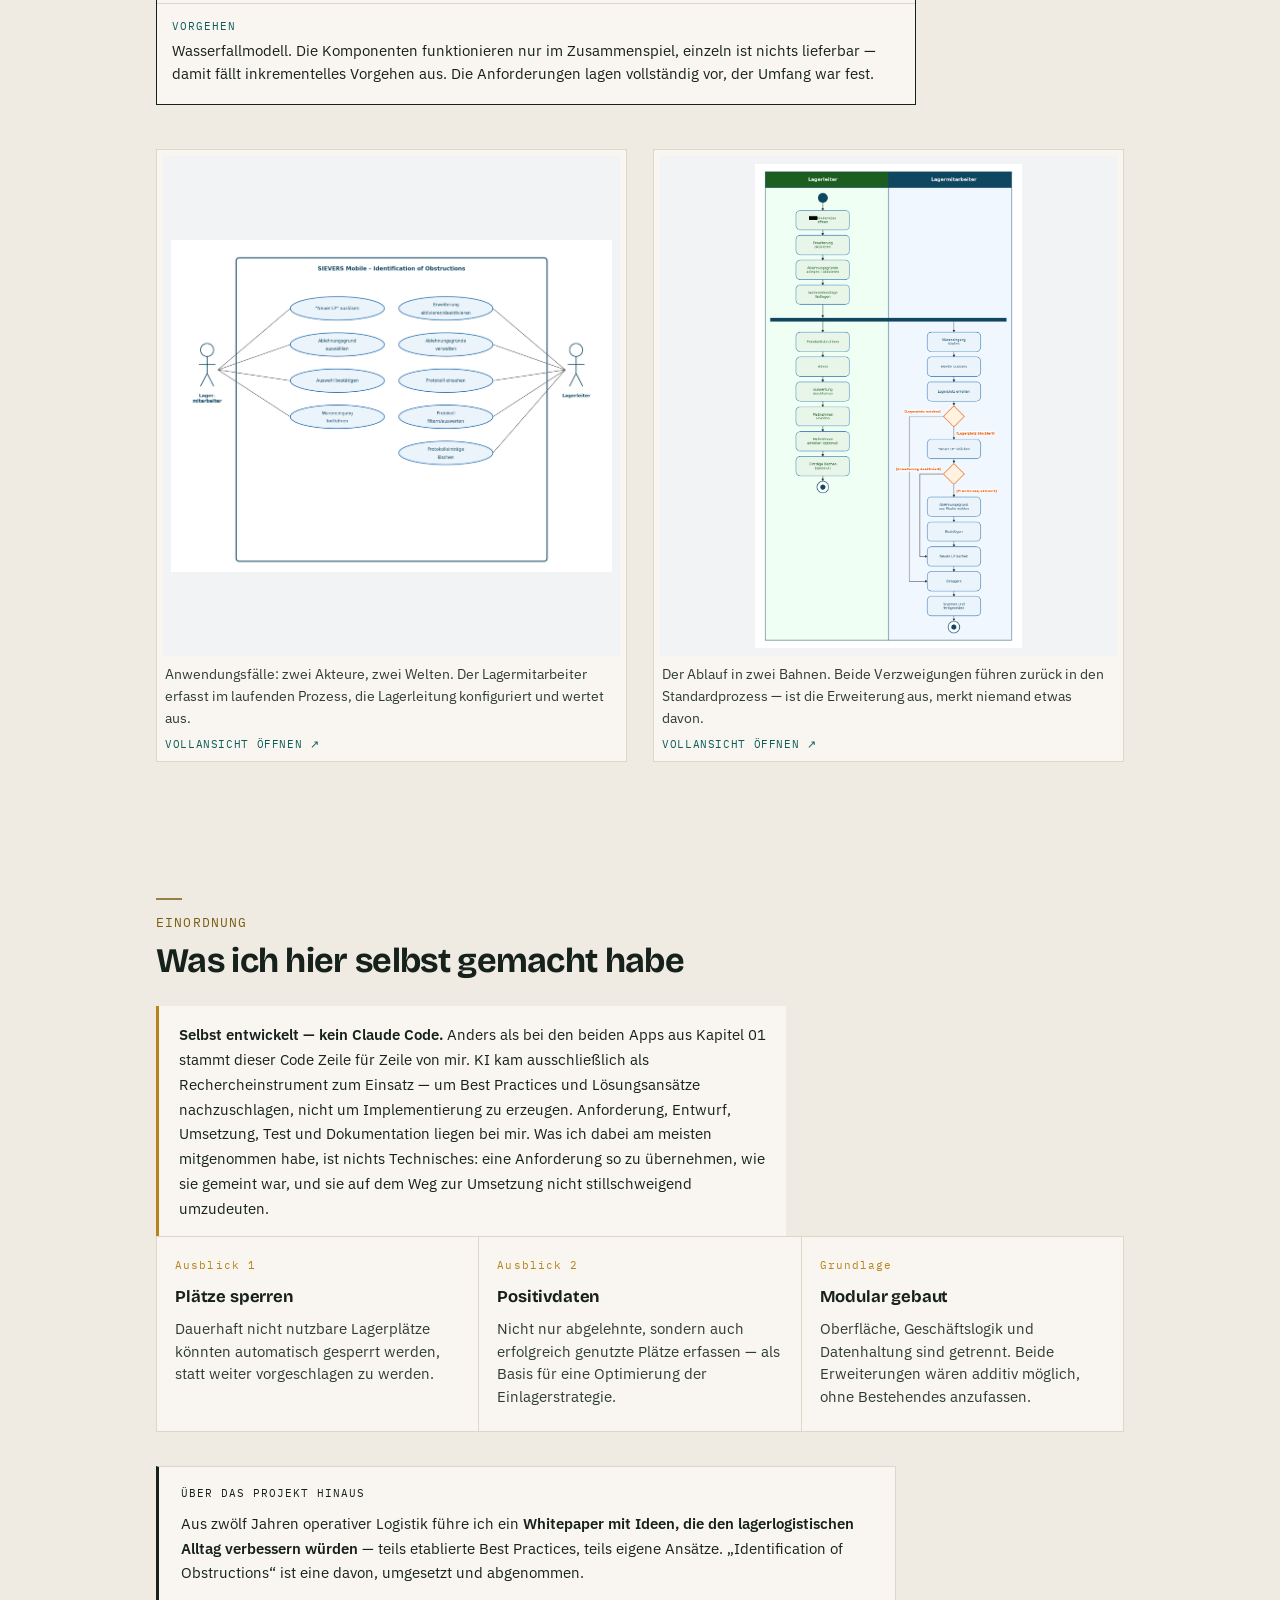
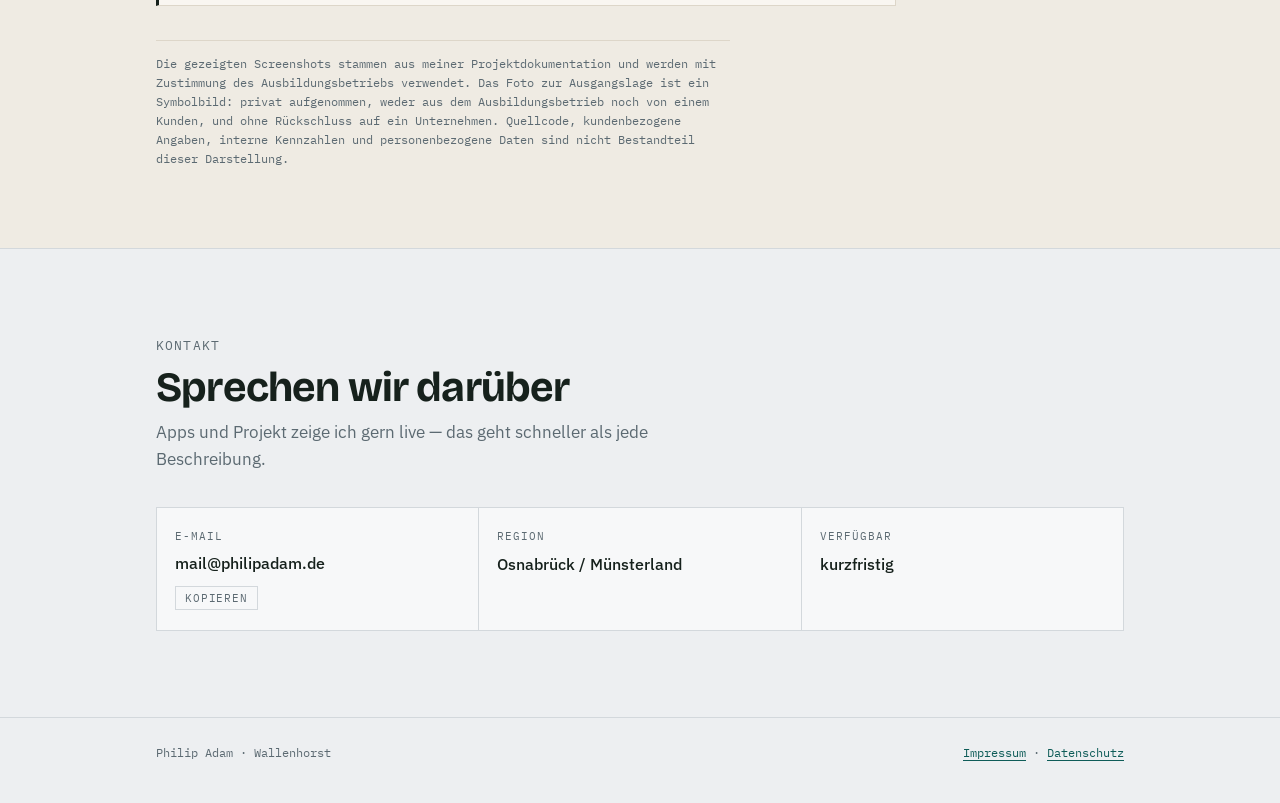
==== commit 3adafdb0: "Projektuebersicht ergaenzen, damit Kapitel 02 nicht wie das Seitenende wirkt - Drei Projektkarten un" ====
--- a/index.html
+++ b/index.html
@@ -55,20 +55,55 @@
 </header>
 
 <!-- ================================================================
+     Uebersicht: die drei Projekte auf einen Blick, damit vor dem Scrollen
+     klar ist, was auf der Seite noch kommt.
+     ================================================================ -->
+<section class="sec overview" id="uebersicht">
+  <div class="wrap">
+    <p class="sec-label">Auf dieser Seite</p>
+    <h2>Drei Projekte</h2>
+    <p class="sub">Ein Abschlussprojekt im ERP, zwei eigene Android-Apps — jedes davon hier in voller Länge: Anforderung, Entscheidung, Ergebnis.</p>
+
+    <div class="cards">
+      <a class="card card--lead" href="#projekt">
+        <span class="k">Kapitel 02 · IHK-Abschlussprojekt</span>
+        <span class="t">Identification of Obstructions</span>
+        <span class="d">Erweiterung für Microsoft Dynamics 365 Business Central: Sie erfasst im Wareneingang, <i>warum</i> ein Lagerplatz abgelehnt wurde — und macht daraus auswertbare Daten. <b>Zeile für Zeile selbst geschrieben.</b></span>
+        <span class="go"><span class="st">● abgenommen</span><span class="arr" aria-hidden="true">↓</span></span>
+      </a>
+
+      <a class="card" href="#budget">
+        <span class="k">Kapitel 01 · App 01</span>
+        <span class="t">Budget-App</span>
+        <span class="d">Eine Haushaltsapp, die das Geld vor dem Ausgeben aufteilt statt es hinterher zu sortieren. KI-gestützt gebaut, täglich im Einsatz.</span>
+        <span class="go"><span class="st">● im Einsatz</span><span class="arr" aria-hidden="true">↓</span></span>
+      </a>
+
+      <a class="card" href="#greenbite">
+        <span class="k">Kapitel 01 · App 02</span>
+        <span class="t">GreenBite</span>
+        <span class="d">Ein Nährstoffrechner, der Mikronährstoffe in den Vordergrund stellt statt sie am Rand mitlaufen zu lassen. Daten aus der USDA-Datenbank.</span>
+        <span class="go"><span class="st">● im Einsatz</span><span class="arr" aria-hidden="true">↓</span></span>
+      </a>
+    </div>
+  </div>
+</section>
+
+<!-- ================================================================
      KAPITEL 01 — die beiden Android-Apps
      ================================================================ -->
 <div class="chapter chapter--apps" id="apps">
 
   <header class="chapter-head">
     <div class="wrap">
-      <span class="ch-n">Kapitel 01 · Eigene Apps</span>
+      <span class="ch-n">Kapitel 01 von 02 · Eigene Apps</span>
       <h2>Zwei Android-Apps</h2>
       <p>Beide sind entstanden, weil mir im Alltag etwas gefehlt hat: eine Haushaltsapp, die das Geld vor dem Ausgeben aufteilt, und ein Ernährungstracker, der Mikronährstoffe nach vorn holt. <b>Die Umsetzung lief KI-gestützt</b> — Anforderung, Abwägung, Entscheidung und Test kommen von mir.</p>
     </div>
   </header>
 
   <!-- ---- Budget-App ---- -->
-  <section class="sec">
+  <section class="sec" id="budget">
     <div class="wrap">
       <p class="sec-label">App 01</p>
       <h3 class="blk-h">Budget-App</h3>
@@ -111,7 +146,7 @@
   </section>
 
   <!-- ---- GreenBite ---- -->
-  <section class="sec">
+  <section class="sec" id="greenbite">
     <div class="wrap">
       <p class="sec-label">App 02</p>
       <h3 class="blk-h">GreenBite</h3>
@@ -183,6 +218,16 @@
       <div class="honest">
         <b>Zur Einordnung:</b> Diese beiden Apps habe ich nicht Zeile für Zeile selbst geschrieben — die Umsetzung lief KI-gestützt. Meine Arbeit war die Anforderung, die Abwägung, die Entscheidung und der Test. Ich halte das für die Arbeitsweise, auf die es in den nächsten Jahren ankommt: wissen, <b>was</b> gebaut werden muss und <b>warum</b>, und die Sache bis zum funktionierenden Ergebnis durchziehen. Im Abschlussprojekt war es umgekehrt — dazu Kapitel 02.
       </div>
+
+      <!-- Uebergang: hier endet die Seite nicht, hier faengt das Hauptprojekt an -->
+      <a class="chapter-next" href="#projekt">
+        <span class="col">
+          <span class="k">Weiter · Kapitel 02 von 02</span>
+          <span class="t">Identification of Obstructions</span>
+          <span class="d">Mein IHK-Abschlussprojekt — eine Erweiterung für Microsoft Dynamics 365 Business Central, Zeile für Zeile selbst geschrieben. Ausgangslage, Lösung in vier Bildern, technische Umsetzung und Einordnung.</span>
+        </span>
+        <span class="arr" aria-hidden="true">↓</span>
+      </a>
     </div>
   </section>
 
@@ -195,10 +240,12 @@
 
   <header class="chapter-head is-dark">
     <div class="wrap">
-      <span class="ch-n">Kapitel 02 · IHK-Abschlussprojekt</span>
-      <h2>Identification of Obstructions</h2>
+      <span class="ch-n">Kapitel 02 von 02 · IHK-Abschlussprojekt</span>
+      <h2>Identification of Obstructions<span class="h2-sub">Das Hauptprojekt dieser Seite — eine selbst entwickelte Erweiterung für das Lager</span></h2>
       <p>Im Lager weiß das System, welcher Lagerplatz frei ist. Es weiß nicht, dass davor eine Palette steht. Diese Erweiterung schließt genau diese Lücke — sie fragt im laufenden Wareneingang nach dem Grund, wenn ein Mitarbeiter den vorgeschlagenen Lagerplatz ablehnt, und macht daraus auswertbare Daten.</p>
       <p>Entstanden als betriebliche Projektarbeit für die IHK-Abschlussprüfung — als Erweiterung für Microsoft Dynamics 365 Business Central und die App SIEVERS Mobile. <b>Diesen Code habe ich selbst geschrieben</b>, ohne Claude Code; KI diente ausschließlich der Recherche zu Best Practices.</p>
+
+      <p class="ch-more">Es folgen: Ausgangslage · die Lösung in vier Bildern · technische Umsetzung · Einordnung <span class="arr" aria-hidden="true">↓</span></p>
     </div>
   </header>
 
@@ -222,7 +269,7 @@
   </section>
 
   <!-- ---- Ausgangslage ---- -->
-  <section class="sec">
+  <section class="sec" id="ausgangslage">
     <div class="wrap">
       <p class="sec-label">Ausgangslage</p>
       <h3 class="blk-h">Der blinde Fleck im Wareneingang</h3>
@@ -347,7 +394,7 @@
   </section>
 
   <!-- ---- Einordnung ---- -->
-  <section class="sec">
+  <section class="sec" id="einordnung">
     <div class="wrap">
       <p class="sec-label">Einordnung</p>
       <h3 class="blk-h">Was ich hier selbst gemacht habe</h3>
--- a/style.css
+++ b/style.css
@@ -191,11 +191,114 @@
 .chapter-head.is-dark p{color:#C2CCC5}
 .chapter-head.is-dark p b{color:#F4F6F4}
 
+/* Zweite Zeile der Kapitelueberschrift: sagt, was der englische Projektname ist */
+.chapter-head h2 .h2-sub{
+  display:block;margin-top:12px;
+  font-family:var(--body);font-weight:500;letter-spacing:0;
+  font-size:clamp(1rem,1.9vw,1.22rem);line-height:1.35;color:var(--slate);
+}
+.chapter-head.is-dark h2 .h2-sub{color:#D2B063}
+
+/* Ausblick am Fuss des dunklen Kapitelkopfs: das Band ist ein Anfang,
+   kein Seitenende. Die Navigation selbst leisten die Karten ganz oben. */
+.chapter-head .ch-more{
+  margin-top:clamp(22px,3vw,30px);border-top:1px solid rgba(231,234,230,.18);padding-top:16px;
+  font-family:var(--mono);font-size:11.5px;letter-spacing:.05em;color:#D2B063;
+}
+.chapter-head .ch-more .arr{display:inline-block;margin-left:4px;animation:nudge 1.9s ease-in-out infinite}
+
+/* Uebergang am Ende von Kapitel 01: an dieser Stelle wirkte die Seite zu Ende */
+.chapter-next{
+  display:flex;align-items:center;justify-content:space-between;gap:24px;
+  margin-top:clamp(28px,3.8vw,42px);padding:20px 24px;
+  background:var(--card);border:1px solid var(--line);border-left:3px solid var(--accent);
+  text-decoration:none;color:inherit;
+}
+.chapter-next .k{
+  font-family:var(--mono);font-size:11px;letter-spacing:.09em;text-transform:uppercase;
+  color:var(--accent);display:block;margin-bottom:8px;
+}
+.chapter-next .t{
+  display:block;font-family:var(--display);font-weight:700;letter-spacing:-.02em;
+  font-size:clamp(1.28rem,2.7vw,1.7rem);line-height:1.14;color:var(--ink);
+}
+.chapter-next .d{display:block;margin-top:9px;font-size:15.3px;line-height:1.6;color:var(--slate);max-width:62ch}
+.chapter-next .arr{
+  flex:none;width:44px;height:44px;border-radius:50%;
+  border:1.5px solid var(--accent);color:var(--accent);
+  display:flex;align-items:center;justify-content:center;
+  font-family:var(--mono);font-size:1.15rem;line-height:1;
+  animation:nudge 1.9s ease-in-out infinite;
+  transition:background-color .15s,color .15s;
+}
+.chapter-next:hover{border-color:var(--accent)}
+.chapter-next:hover .t{color:var(--accent)}
+.chapter-next:hover .arr{background:var(--accent);color:#fff}
+@keyframes nudge{0%,100%{transform:translateY(0)}50%{transform:translateY(4px)}}
+@media(max-width:560px){
+  .chapter-next{flex-direction:column;align-items:flex-start;gap:16px}
+}
+
 /* Blockueberschrift innerhalb eines Kapitels: eine Stufe unter dem Kapitelkopf */
 .blk-h{
   font-family:var(--display);font-weight:700;
   font-size:clamp(1.5rem,3.2vw,2.15rem);line-height:1.12;letter-spacing:-.02em;margin:0 0 8px;
 }
+
+/* ---------- Uebersicht: drei Projektkarten unter dem Hero ----------
+   Die Karte zum Abschlussprojekt steht zuerst und dunkel: sie fuehrt an das
+   Ende der Seite, das sonst leicht uebersehen wird. */
+.overview{--accent:var(--petrol);padding-bottom:clamp(34px,4.6vw,54px)}
+.cards{
+  display:grid;grid-template-columns:repeat(auto-fit,minmax(250px,1fr));
+  gap:clamp(12px,1.6vw,18px);margin-top:4px;
+}
+.card{
+  --accent:var(--petrol);
+  display:flex;flex-direction:column;
+  background:var(--card);border:1px solid var(--line);border-top:3px solid var(--accent);
+  padding:20px 22px 16px;text-decoration:none;color:inherit;
+  transition:transform .15s,box-shadow .15s,border-color .15s;
+}
+.card .k{
+  font-family:var(--mono);font-size:11px;letter-spacing:.09em;text-transform:uppercase;
+  color:var(--accent);display:block;margin-bottom:10px;
+}
+.card .t{
+  display:block;font-family:var(--display);font-weight:700;letter-spacing:-.02em;
+  font-size:clamp(1.22rem,2.3vw,1.45rem);line-height:1.14;color:var(--ink);margin-bottom:9px;
+}
+.card .d{display:block;flex:1;font-size:14.8px;line-height:1.55;color:var(--slate)}
+.card .d b{font-weight:600;color:var(--ink)}
+.card .d i{font-style:italic}
+.card .go{
+  display:flex;align-items:center;justify-content:space-between;gap:12px;
+  margin-top:16px;padding-top:12px;border-top:1px solid var(--line);
+  font-family:var(--mono);font-size:11px;letter-spacing:.07em;text-transform:uppercase;
+  color:var(--slate);
+}
+.card .go .st{color:#2E7D52}
+.card .arr{
+  flex:none;width:28px;height:28px;border-radius:50%;
+  border:1.5px solid var(--accent);color:var(--accent);
+  display:flex;align-items:center;justify-content:center;font-size:.95rem;line-height:1;
+  transition:background-color .15s,color .15s;
+}
+.card:hover{transform:translateY(-2px);box-shadow:0 8px 22px rgba(22,33,28,.1);border-color:var(--accent)}
+.card:hover .arr{background:var(--accent);color:#fff}
+
+/* Das Abschlussprojekt traegt die Farbwelt von Kapitel 02 schon hier */
+.card--lead{
+  --accent:#D2B063;
+  background:var(--ink);border-color:var(--ink);
+}
+.card--lead .t{color:#F4F6F4}
+.card--lead .d{color:#C2CCC5}
+.card--lead .d b{color:#F4F6F4}
+.card--lead .go{border-top-color:rgba(231,234,230,.2);color:#9FACA4}
+.card--lead .go .st{color:#8FC9A4}
+.card--lead:hover{box-shadow:0 10px 26px rgba(22,33,28,.22)}
+.card--lead:hover .arr{color:var(--ink)}
 
 /* ---------- app block ---------- */
 .app{display:grid;gap:clamp(28px,4vw,44px);align-items:start}
